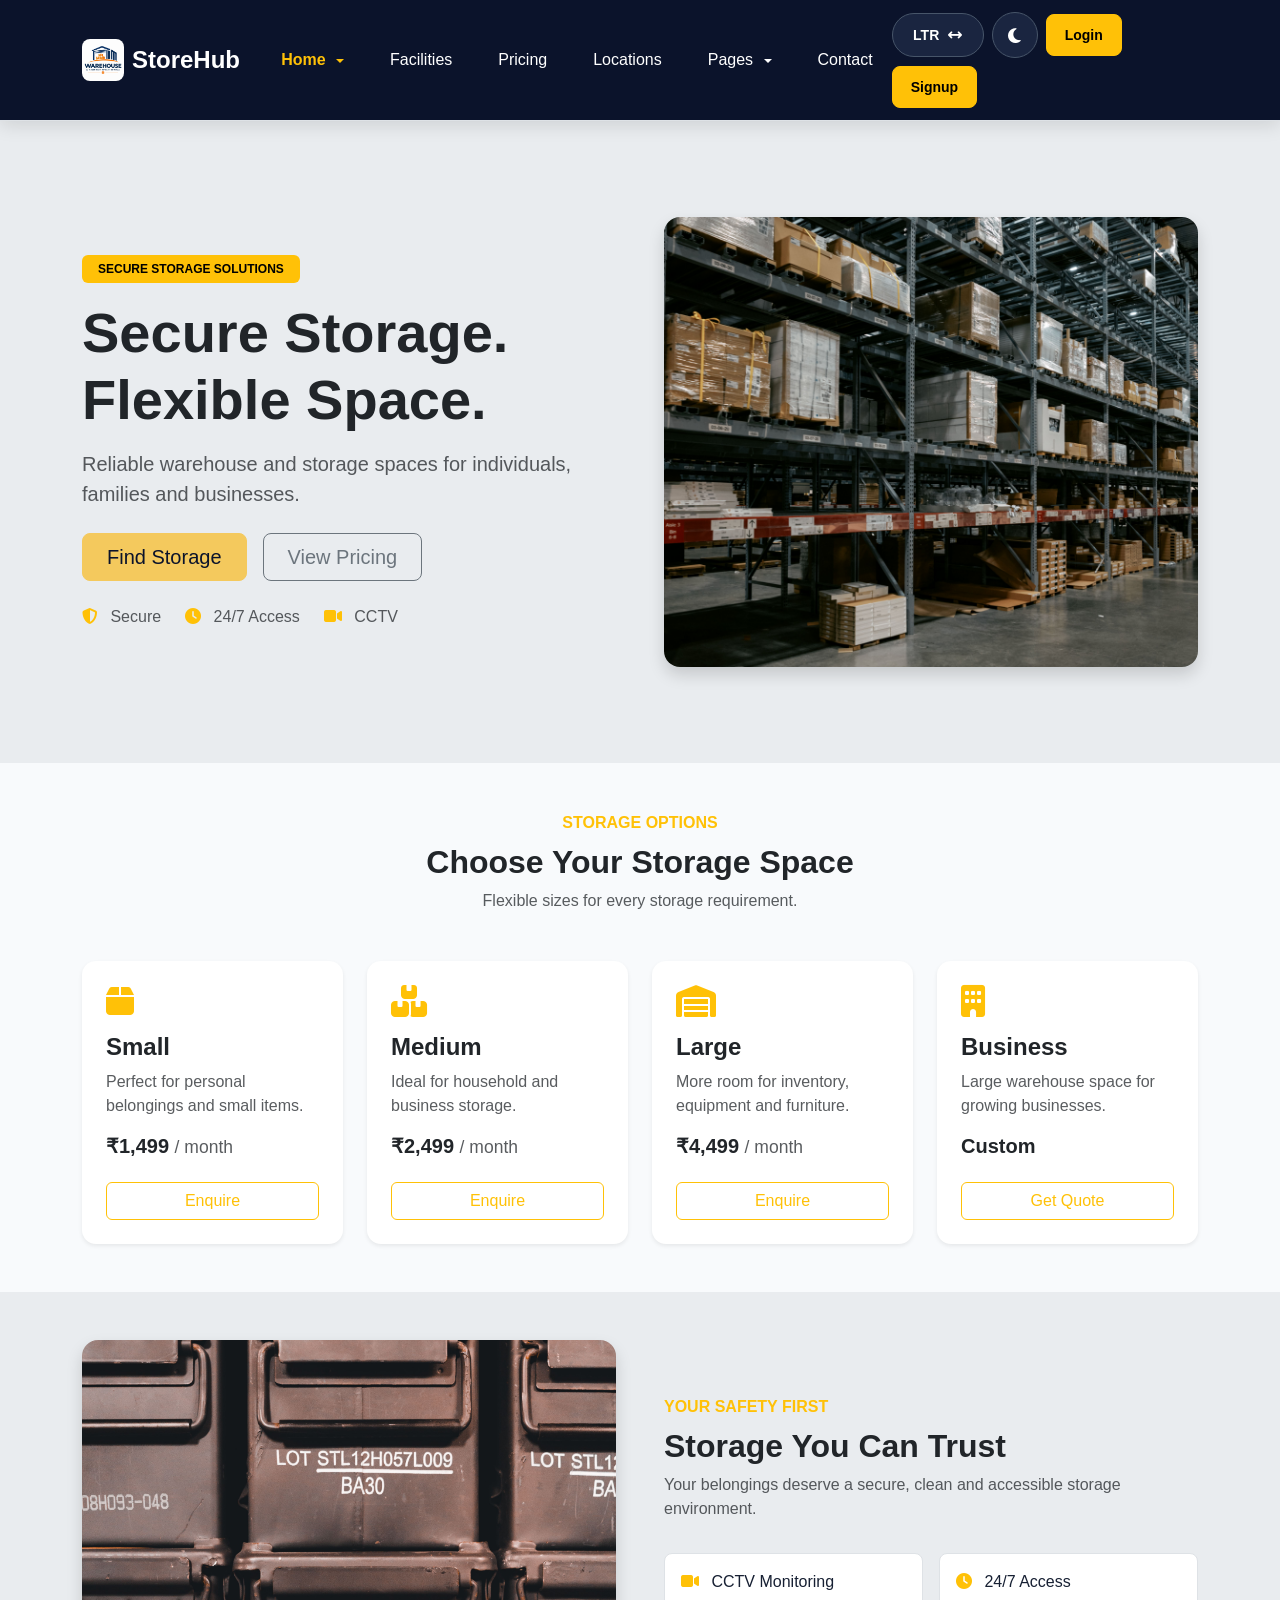
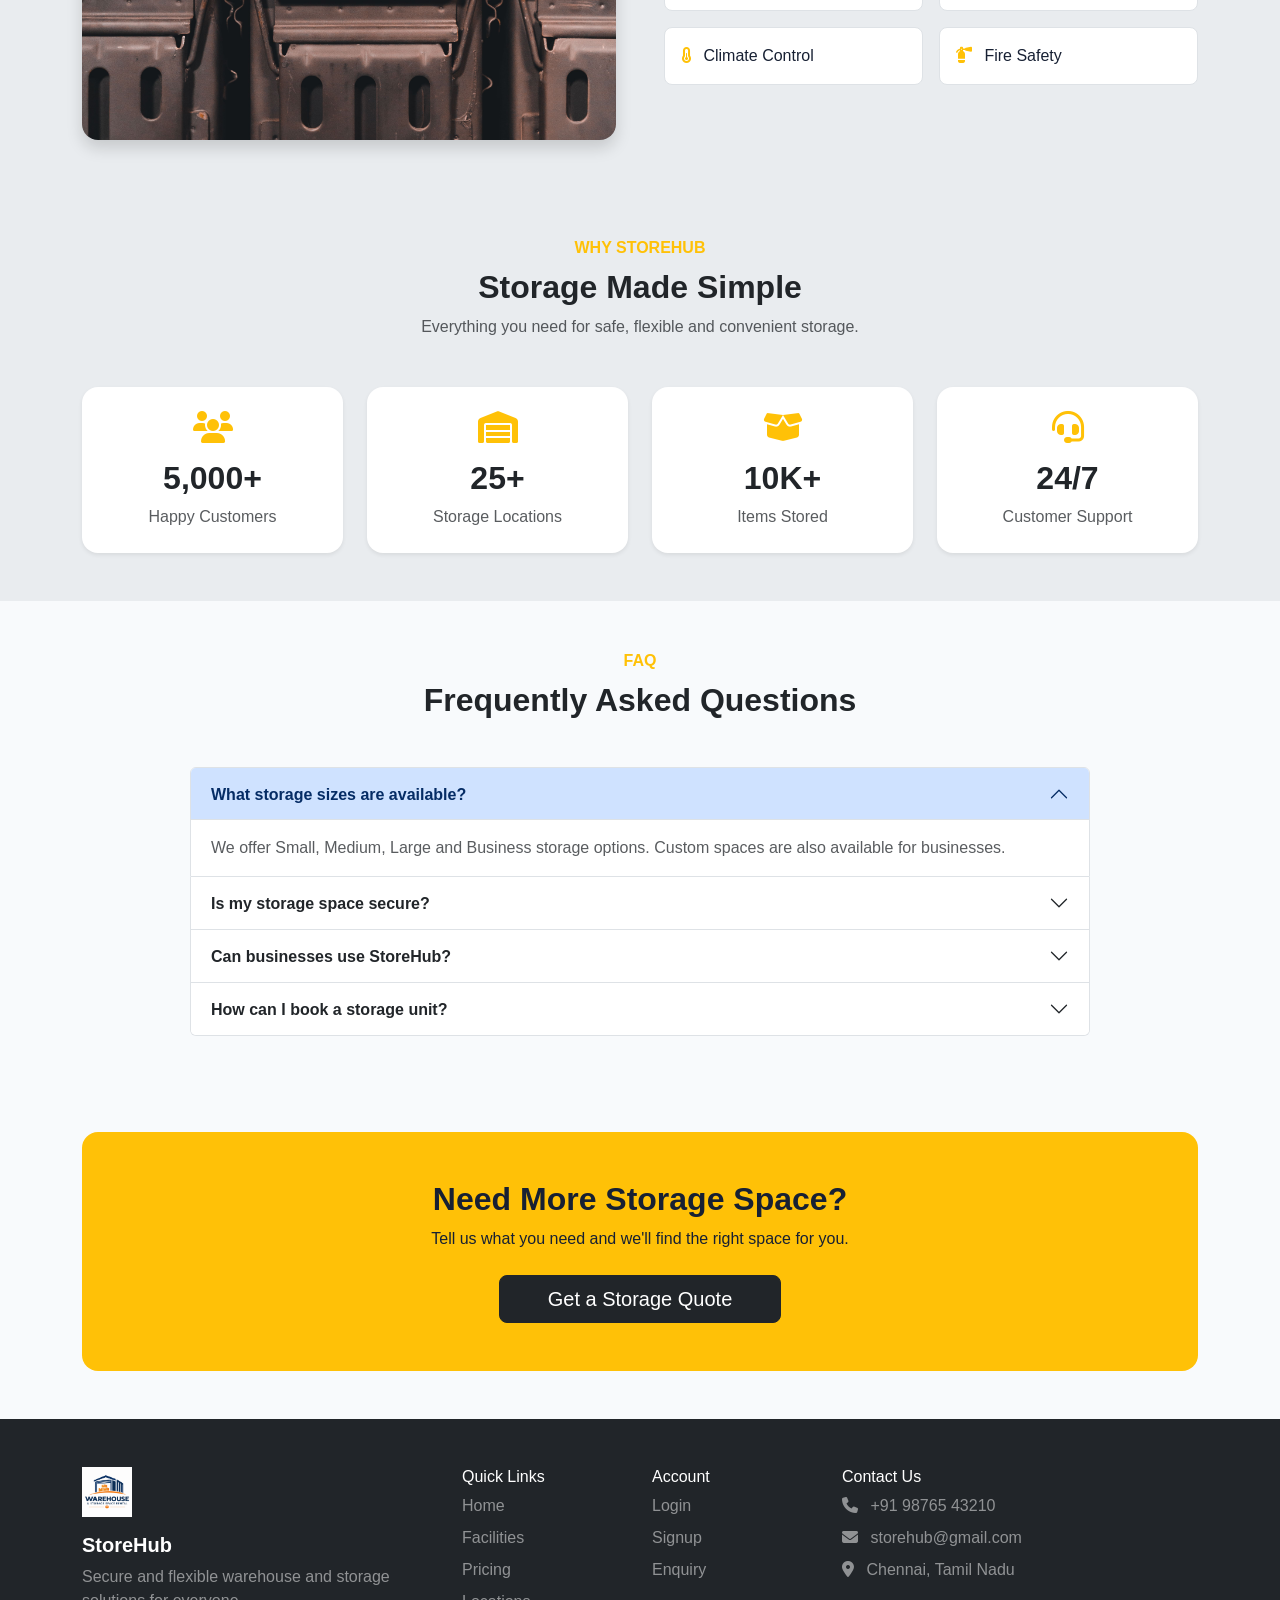
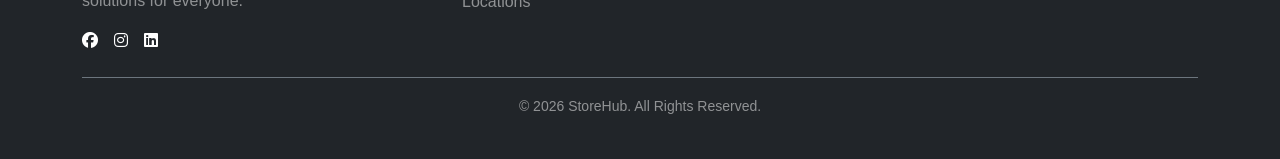
==== index.html @ e8da03c4 "Updated website" ====
<!DOCTYPE html>
<html lang="en" dir="ltr" data-bs-theme="light">

<head>

    <meta charset="UTF-8">
    <meta name="viewport" content="width=device-width, initial-scale=1.0">

    <title>StoreHub | Warehouse & Storage</title>

    <!-- Bootstrap 5 -->
    <link
        href="https://cdn.jsdelivr.net/npm/bootstrap@5.3.3/dist/css/bootstrap.min.css"
        rel="stylesheet">
<!-- Favicon -->
 <!-- Favicon -->
<link rel="icon" type="image/png" href="assets/images/logo.png">
    <link
        href="https://cdnjs.cloudflare.com/ajax/libs/font-awesome/6.6.0/css/all.min.css"
        rel="stylesheet">
<link rel="stylesheet" href="assets/css/style.css">
</head>

<body>

<!-- =====================================================
     NAVBAR
===================================================== -->

<nav class="navbar navbar-expand-lg bg-body-tertiary border-bottom sticky-top">

    <div class="container">

        <!-- LOGO -->
        <a
            href="index.html"
            class="navbar-brand d-flex align-items-center gap-2 fw-bold">

            <img
                src="assets/images/logo.png"
                style="height:45px; width:auto; object-fit:contain;">

            <span>StoreHub</span>

        </a>


        <!-- MOBILE MENU -->
   <button
    class="navbar-toggler border-0 shadow-none"
    type="button"
    data-bs-toggle="collapse"
    data-bs-target="#mainNavbar"
    aria-controls="mainNavbar"
    aria-expanded="false"
    aria-label="Toggle navigation">

    <i class="fa-solid fa-bars fs-3 text-white"></i>

</button>


        <!-- NAVIGATION -->
        <div
            class="collapse navbar-collapse"
            id="mainNavbar">

            <ul class="navbar-nav mx-auto mb-2 mb-lg-0">

                <!-- HOME -->
                <li class="nav-item dropdown">

                    <a
                        class="nav-link dropdown-toggle active"
                        href="#"
                        role="button"
                        data-bs-toggle="dropdown">

                        Home

                    </a>

                    <ul class="dropdown-menu">

                        <li>
                            <a
                                class="dropdown-item"
                                href="index.html">

                                Home 1

                            </a>
                        </li>

                        <li>
                            <a
                                class="dropdown-item"
                                href="index2.html">

                                Home 2

                            </a>
                        </li>

                    </ul>

                </li>


                <!-- FACILITIES -->
                <li class="nav-item">

                    <a
                        class="nav-link"
                        href="facilities.html">

                        Facilities

                    </a>

                </li>


                <!-- PRICING -->
                <li class="nav-item">

                    <a
                        class="nav-link"
                        href="pricing.html">

                        Pricing

                    </a>

                </li>


                <!-- LOCATIONS -->
                <li class="nav-item">

                    <a
                        class="nav-link"
                        href="locations.html">

                        Locations

                    </a>

                </li>

<!-- =====================================================
     PAGES DROPDOWN
===================================================== -->

<li class="nav-item dropdown">

    <a
        class="nav-link dropdown-toggle"
        href="#"
        role="button"
        data-bs-toggle="dropdown"
        aria-expanded="false">

        Pages

    </a>


    <ul class="dropdown-menu">

        <!-- MAINTENANCE -->

        <li>

            <a
                class="dropdown-item"
                href="maintenance.html">

                <i class="fa-solid fa-screwdriver-wrench me-2"></i>

                Maintenance

            </a>

        </li>


        <!-- 404 -->

        <li>

            <a
                class="dropdown-item"
                href="404.html">

                <i class="fa-solid fa-triangle-exclamation me-2"></i>

                404 Page

            </a>

        </li>


        <!-- COMING SOON -->

        <li>

            <a
                class="dropdown-item"
                href="coming-soon.html">

                <i class="fa-solid fa-rocket me-2"></i>

                Coming Soon

            </a>

        </li>

    </ul>

</li>
                <!-- CONTACT -->
                <li class="nav-item">

                    <a
                        class="nav-link"
                        href="contact.html">

                        Contact

                    </a>

                </li>

            </ul>


            <!-- RIGHT SIDE -->
            <div class="d-flex align-items-center gap-2 flex-wrap">


                <!-- RTL / LTR -->

                <button
                    id="rtlToggle"
                    type="button"
                    class="btn btn-outline-secondary rounded-pill btn-sm px-3">

                    <span id="directionText">LTR</span>

                    <i
                        class="fa-solid fa-arrows-left-right ms-1">
                    </i>

                </button>


                <!-- DARK MODE -->

                <button
                    id="themeToggle"
                    type="button"
                    class="btn btn-outline-secondary rounded-circle"
                    style="width:38px;height:38px;">

                    <i
                        id="themeIcon"
                        class="fa-solid fa-moon">
                    </i>

                </button>


        
<!-- LOGIN -->

<a
    href="login.html"
    class="btn btn-outline-dark btn-sm">

    Login

</a>


<!-- SIGNUP -->

<a
    href="signup.html"
    class="btn btn-dark btn-sm">

    Signup

</a>

            </div>

        </div>

    </div>

</nav>


<!-- =====================================================
     HERO
===================================================== -->

<section
    class="py-5 bg-body-secondary">

    <div class="container py-5">

        <div
            class="row align-items-center g-5">


            <!-- CONTENT -->

            <div class="col-lg-6">

                <span
                    class="badge text-bg-warning mb-3 px-3 py-2">

                    SECURE STORAGE SOLUTIONS

                </span>


                <h1
                    class="display-4 fw-bold text-body">

                    Secure Storage.
                    <br>
                    Flexible Space.

                </h1>


                <p
                    class="lead text-body-secondary mt-3">

                    Reliable warehouse and storage spaces
                    for individuals, families and businesses.

                </p>


                <div
                    class="d-flex gap-3 flex-wrap mt-4">

                    <a
                        href="contact.html"
                        class="btn btn-warning btn-lg px-4">

                        Find Storage

                    </a>


                    <a
                        href="pricing.html"
                        class="btn btn-outline-secondary btn-lg px-4">

                        View Pricing

                    </a>

                </div>


                <!-- TRUST -->

                <div
                    class="d-flex flex-wrap gap-4 mt-4">

                    <span class="text-body-secondary">

                        <i
                            class="fa-solid fa-shield-halved text-warning me-2">
                        </i>

                        Secure

                    </span>


                    <span class="text-body-secondary">

                        <i
                            class="fa-solid fa-clock text-warning me-2">
                        </i>

                        24/7 Access

                    </span>


                    <span class="text-body-secondary">

                        <i
                            class="fa-solid fa-video text-warning me-2">
                        </i>

                        CCTV

                    </span>

                </div>

            </div>


            <!-- IMAGE -->

            <div class="col-lg-6">

                <img
                    src="assets/images/hero.png.jpg"
                    alt="Warehouse Storage"
                    class="img-fluid rounded-4 shadow"
                    style="width:100%;height:450px;object-fit:cover;">

            </div>

        </div>

    </div>

</section>


<!-- =====================================================
     STORAGE OPTIONS
===================================================== -->

<section class="py-5">

    <div class="container">

        <div class="text-center mb-5">

            <span
                class="text-warning fw-semibold">

                STORAGE OPTIONS

            </span>


            <h2
                class="fw-bold mt-2 text-body">

                Choose Your Storage Space

            </h2>


            <p
                class="text-body-secondary">

                Flexible sizes for every storage requirement.

            </p>

        </div>


        <div class="row g-4">


            <!-- SMALL -->

            <div class="col-md-6 col-lg-3">

                <div
                    class="card h-100 border-0 shadow-sm">

                    <div class="card-body p-4">

                        <i
                            class="fa-solid fa-box fa-2x text-warning mb-3">
                        </i>


                        <h4 class="fw-bold">
                            Small
                        </h4>


                        <p
                            class="text-body-secondary">

                            Perfect for personal belongings
                            and small items.

                        </p>


                        <h5 class="fw-bold">

                            ₹1,499

                            <small
                                class="text-body-secondary fw-normal">

                                / month

                            </small>

                        </h5>


                        <a
                            href="contact.html"
                            class="btn btn-outline-warning w-100 mt-3">

                            Enquire

                        </a>

                    </div>

                </div>

            </div>


            <!-- MEDIUM -->

            <div class="col-md-6 col-lg-3">

                <div
                    class="card h-100 border-0 shadow-sm">

                    <div class="card-body p-4">

                        <i
                            class="fa-solid fa-boxes-stacked fa-2x text-warning mb-3">
                        </i>


                        <h4 class="fw-bold">
                            Medium
                        </h4>


                        <p
                            class="text-body-secondary">

                            Ideal for household and
                            business storage.

                        </p>


                        <h5 class="fw-bold">

                            ₹2,499

                            <small
                                class="text-body-secondary fw-normal">

                                / month

                            </small>

                        </h5>


                        <a
                            href="contact.html"
                            class="btn btn-outline-warning w-100 mt-3">

                            Enquire

                        </a>

                    </div>

                </div>

            </div>


            <!-- LARGE -->

            <div class="col-md-6 col-lg-3">

                <div
                    class="card h-100 border-0 shadow-sm">

                    <div class="card-body p-4">

                        <i
                            class="fa-solid fa-warehouse fa-2x text-warning mb-3">
                        </i>


                        <h4 class="fw-bold">
                            Large
                        </h4>


                        <p
                            class="text-body-secondary">

                            More room for inventory,
                            equipment and furniture.

                        </p>


                        <h5 class="fw-bold">

                            ₹4,499

                            <small
                                class="text-body-secondary fw-normal">

                                / month

                            </small>

                        </h5>


                        <a
                            href="contact.html"
                            class="btn btn-outline-warning w-100 mt-3">

                            Enquire

                        </a>

                    </div>

                </div>

            </div>


            <!-- BUSINESS -->

            <div class="col-md-6 col-lg-3">

                <div
                    class="card h-100 border-0 shadow-sm">

                    <div class="card-body p-4">

                        <i
                            class="fa-solid fa-building fa-2x text-warning mb-3">
                        </i>


                        <h4 class="fw-bold">
                            Business
                        </h4>


                        <p
                            class="text-body-secondary">

                            Large warehouse space for
                            growing businesses.

                        </p>


                        <h5 class="fw-bold">
                            Custom
                        </h5>


                        <a
                            href="contact.html"
                            class="btn btn-outline-warning w-100 mt-3">

                            Get Quote

                        </a>

                    </div>

                </div>

            </div>

        </div>

    </div>

</section>


<!-- =====================================================
     SECURITY
===================================================== -->

<section
    class="py-5 bg-body-secondary">

    <div class="container">

        <div
            class="row align-items-center g-5">


            <div class="col-lg-6">

                <img
                    src="assets/images/storage sec.png.jpg"
                    alt="Storage Security"
                    class="img-fluid rounded-4 shadow"
                    style="width:100%;height:400px;object-fit:cover;">

            </div>


            <div class="col-lg-6">

                <span
                    class="text-warning fw-semibold">

                    YOUR SAFETY FIRST

                </span>


                <h2
                    class="fw-bold mt-2 text-body">

                    Storage You Can Trust

                </h2>


                <p
                    class="text-body-secondary">

                    Your belongings deserve a secure,
                    clean and accessible storage environment.

                </p>


                <div class="row g-3 mt-3">


                    <div class="col-sm-6">

                        <div
                            class="p-3 border rounded-3 bg-body">

                            <i
                                class="fa-solid fa-video text-warning me-2">
                            </i>

                            CCTV Monitoring

                        </div>

                    </div>


                    <div class="col-sm-6">

                        <div
                            class="p-3 border rounded-3 bg-body">

                            <i
                                class="fa-solid fa-clock text-warning me-2">
                            </i>

                            24/7 Access

                        </div>

                    </div>


                    <div class="col-sm-6">

                        <div
                            class="p-3 border rounded-3 bg-body">

                            <i
                                class="fa-solid fa-temperature-half text-warning me-2">
                            </i>

                            Climate Control

                        </div>

                    </div>


                    <div class="col-sm-6">

                        <div
                            class="p-3 border rounded-3 bg-body">

                            <i
                                class="fa-solid fa-fire-extinguisher text-warning me-2">
                            </i>

                            Fire Safety

                        </div>

                    </div>

                </div>

            </div>

        </div>

    </div>

</section>
<!-- =====================================================
     WHY CHOOSE US / STATS
===================================================== -->

<section class="py-5 bg-body-secondary">

    <div class="container">

        <div class="text-center mb-5">

            <span class="text-warning fw-semibold">
                WHY STOREHUB
            </span>

            <h2 class="fw-bold mt-2 text-body">
                Storage Made Simple
            </h2>

            <p class="text-body-secondary">
                Everything you need for safe, flexible and convenient storage.
            </p>

        </div>

        <div class="row g-4 text-center">

            <div class="col-6 col-lg-3">

                <div class="p-4 bg-body rounded-4 shadow-sm h-100">

                    <i class="fa-solid fa-users fa-2x text-warning mb-3"></i>

                    <h2 class="fw-bold text-body">
                        5,000+
                    </h2>

                    <p class="text-body-secondary mb-0">
                        Happy Customers
                    </p>

                </div>

            </div>


            <div class="col-6 col-lg-3">

                <div class="p-4 bg-body rounded-4 shadow-sm h-100">

                    <i class="fa-solid fa-warehouse fa-2x text-warning mb-3"></i>

                    <h2 class="fw-bold text-body">
                        25+
                    </h2>

                    <p class="text-body-secondary mb-0">
                        Storage Locations
                    </p>

                </div>

            </div>


            <div class="col-6 col-lg-3">

                <div class="p-4 bg-body rounded-4 shadow-sm h-100">

                    <i class="fa-solid fa-box-open fa-2x text-warning mb-3"></i>

                    <h2 class="fw-bold text-body">
                        10K+
                    </h2>

                    <p class="text-body-secondary mb-0">
                        Items Stored
                    </p>

                </div>

            </div>


            <div class="col-6 col-lg-3">

                <div class="p-4 bg-body rounded-4 shadow-sm h-100">

                    <i class="fa-solid fa-headset fa-2x text-warning mb-3"></i>

                    <h2 class="fw-bold text-body">
                        24/7
                    </h2>

                    <p class="text-body-secondary mb-0">
                        Customer Support
                    </p>

                </div>

            </div>

        </div>

    </div>

</section>
<!-- =====================================================
     FAQ
===================================================== -->

<section class="py-5">

    <div class="container">

        <div class="text-center mb-5">

            <span class="text-warning fw-semibold">
                FAQ
            </span>

            <h2 class="fw-bold mt-2 text-body">
                Frequently Asked Questions
            </h2>

        </div>


        <div class="accordion mx-auto" id="storehubFAQ"
             style="max-width:900px;">

            <div class="accordion-item">

                <h2 class="accordion-header">

                    <button
                        class="accordion-button fw-semibold"
                        type="button"
                        data-bs-toggle="collapse"
                        data-bs-target="#faqOne">

                        What storage sizes are available?

                    </button>

                </h2>

                <div
                    id="faqOne"
                    class="accordion-collapse collapse show"
                    data-bs-parent="#storehubFAQ">

                    <div class="accordion-body text-body-secondary">

                        We offer Small, Medium, Large and Business
                        storage options. Custom spaces are also available
                        for businesses.

                    </div>

                </div>

            </div>


            <div class="accordion-item">

                <h2 class="accordion-header">

                    <button
                        class="accordion-button collapsed fw-semibold"
                        type="button"
                        data-bs-toggle="collapse"
                        data-bs-target="#faqTwo">

                        Is my storage space secure?

                    </button>

                </h2>

                <div
                    id="faqTwo"
                    class="accordion-collapse collapse"
                    data-bs-parent="#storehubFAQ">

                    <div class="accordion-body text-body-secondary">

                        Yes. Our facilities include CCTV monitoring,
                        controlled access and fire safety systems.

                    </div>

                </div>

            </div>


            <div class="accordion-item">

                <h2 class="accordion-header">

                    <button
                        class="accordion-button collapsed fw-semibold"
                        type="button"
                        data-bs-toggle="collapse"
                        data-bs-target="#faqThree">

                        Can businesses use StoreHub?

                    </button>

                </h2>

                <div
                    id="faqThree"
                    class="accordion-collapse collapse"
                    data-bs-parent="#storehubFAQ">

                    <div class="accordion-body text-body-secondary">

                        Absolutely. We provide flexible storage solutions
                        for inventory, equipment, documents and other
                        business requirements.

                    </div>

                </div>

            </div>


            <div class="accordion-item">

                <h2 class="accordion-header">

                    <button
                        class="accordion-button collapsed fw-semibold"
                        type="button"
                        data-bs-toggle="collapse"
                        data-bs-target="#faqFour">

                        How can I book a storage unit?

                    </button>

                </h2>

                <div
                    id="faqFour"
                    class="accordion-collapse collapse"
                    data-bs-parent="#storehubFAQ">

                    <div class="accordion-body text-body-secondary">

                        Simply visit our Contact page and send us your
                        storage requirements. Our team will help you
                        choose the right space.

                    </div>

                </div>

            </div>

        </div>

    </div>

</section>
<!-- =====================================================
     CTA
===================================================== -->

<section class="py-5">

    <div class="container">

        <div
            class="bg-warning rounded-4 p-5 text-center">

            <h2 class="fw-bold">

                Need More Storage Space?

            </h2>


            <p class="mb-4">

                Tell us what you need and we'll
                find the right space for you.

            </p>


            <a
                href="contact.html"
                class="btn btn-dark btn-lg px-5">

                Get a Storage Quote

            </a>

        </div>

    </div>

</section>


<!-- =====================================================
     FOOTER
===================================================== -->

<footer class="bg-dark text-white pt-5">

    <div class="container">

        <div class="row g-4 pb-4">


            <!-- BRAND -->

            <div class="col-lg-4">

                <a
                    href="index.html"
                    class="text-white text-decoration-none">

                    <img
                        src="assets/images/logo.png"
                        alt="StoreHub Logo"
                        style="height:50px;width:auto;object-fit:contain;"
                        class="mb-3">

                    <h5>
                        StoreHub
                    </h5>

                </a>


                <p class="text-white-50">

                    Secure and flexible warehouse
                    and storage solutions for everyone.

                </p>


                <div class="d-flex gap-3">

                    <a href="#"
                       class="text-white">

                        <i class="fa-brands fa-facebook"></i>

                    </a>

                    <a href="#"
                       class="text-white">

                        <i class="fa-brands fa-instagram"></i>

                    </a>

                    <a href="#"
                       class="text-white">

                        <i class="fa-brands fa-linkedin"></i>

                    </a>

                </div>

            </div>


            <!-- QUICK LINKS -->

            <div class="col-6 col-lg-2">

                <h6>
                    Quick Links
                </h6>

                <ul class="list-unstyled">

                    <li class="mb-2">
                        <a
                            href="index.html"
                            class="text-white-50 text-decoration-none">
                            Home
                        </a>
                    </li>

                    <li class="mb-2">
                        <a
                            href="facilities.html"
                            class="text-white-50 text-decoration-none">
                            Facilities
                        </a>
                    </li>

                    <li class="mb-2">
                        <a
                            href="pricing.html"
                            class="text-white-50 text-decoration-none">
                            Pricing
                        </a>
                    </li>

                    <li>
                        <a
                            href="locations.html"
                            class="text-white-50 text-decoration-none">
                            Locations
                        </a>
                    </li>

                </ul>

            </div>


            <!-- ACCOUNT -->

            <div class="col-6 col-lg-2">

                <h6>
                    Account
                </h6>

                <ul class="list-unstyled">

                    <li class="mb-2">
                        <a
                            href="login.html"
                            class="text-white-50 text-decoration-none">
                            Login
                        </a>
                    </li>

                    <li class="mb-2">
                        <a
                            href="signup.html"
                            class="text-white-50 text-decoration-none">
                            Signup
                        </a>
                    </li>

                    <li>
                        <a
                            href="contact.html"
                            class="text-white-50 text-decoration-none">
                            Enquiry
                        </a>
                    </li>

                </ul>

            </div>


            <!-- CONTACT -->

            <div class="col-lg-4">

                <h6>
                    Contact Us
                </h6>


                <p class="text-white-50 mb-2">

                    <i class="fa-solid fa-phone me-2"></i>

                    +91 98765 43210

                </p>


                <p class="text-white-50 mb-2">

                    <i class="fa-solid fa-envelope me-2"></i>

                    storehub@gmail.com

                </p>


                <p class="text-white-50">

                    <i class="fa-solid fa-location-dot me-2"></i>

                    Chennai, Tamil Nadu

                </p>

            </div>

        </div>


        <!-- COPYRIGHT -->

        <div
            class="border-top border-secondary py-3 text-center">

            <small class="text-white-50">

                © 2026 StoreHub.
                All Rights Reserved.

            </small>

        </div>

    </div>

</footer>


<!-- Bootstrap JS -->

<script
    src="https://cdn.jsdelivr.net/npm/bootstrap@5.3.3/dist/js/bootstrap.bundle.min.js">
</script>


<!-- Theme + RTL -->

<script>

document.addEventListener("DOMContentLoaded", function () {

    const themeButton =
        document.getElementById("themeToggle");

    const themeIcon =
        document.getElementById("themeIcon");

    const rtlButton =
        document.getElementById("rtlToggle");

    const directionText =
        document.getElementById("directionText");


    /* =========================
       LOAD THEME
    ========================= */

    const savedTheme =
        localStorage.getItem("theme") || "light";

    document.documentElement.setAttribute(
        "data-bs-theme",
        savedTheme
    );


    function updateThemeIcon() {

        if (savedTheme === "dark") {

            themeIcon.classList.remove("fa-moon");
            themeIcon.classList.add("fa-sun");

        }

    }


    updateThemeIcon();


    /* =========================
       DARK MODE
    ========================= */

    themeButton.addEventListener("click", function () {

        const current =
            document.documentElement.getAttribute(
                "data-bs-theme"
            );

        const newTheme =
            current === "dark"
                ? "light"
                : "dark";


        document.documentElement.setAttribute(
            "data-bs-theme",
            newTheme
        );


        localStorage.setItem(
            "theme",
            newTheme
        );


        if (newTheme === "dark") {

            themeIcon.classList.remove("fa-moon");
            themeIcon.classList.add("fa-sun");

        } else {

            themeIcon.classList.remove("fa-sun");
            themeIcon.classList.add("fa-moon");

        }

    });


    /* =========================
       LOAD DIRECTION
    ========================= */

    const savedDirection =
        localStorage.getItem("direction") || "ltr";

    document.documentElement.setAttribute(
        "dir",
        savedDirection
    );

    directionText.textContent =
        savedDirection.toUpperCase();


    /* =========================
       RTL / LTR
    ========================= */

    rtlButton.addEventListener("click", function () {

        const current =
            document.documentElement.getAttribute("dir");

        const newDirection =
            current === "rtl"
                ? "ltr"
                : "rtl";


        document.documentElement.setAttribute(
            "dir",
            newDirection
        );


        localStorage.setItem(
            "direction",
            newDirection
        );


        directionText.textContent =
            newDirection.toUpperCase();

    });

});

</script>

</body>
</html>
---- assets/css/style.css ----
/* =========================================================
   WAREHOUSE & STORAGE
   COMMON THEME CSS
   Emerald + Midnight Navy + Coral
========================================================= */


/* =========================================================
   1. COLOR VARIABLES
========================================================= */

:root {
    --primary: #10B981;
    --primary-dark: #047857;
    --secondary: #0B132B;
    --secondary-light: #111C36;

    --accent: #FF6B6B;
    --gold: #F4C95D;

    --light-bg: #F8FAFC;
    --white: #FFFFFF;

    --text: #172033;
    --muted: #64748B;

    --border: #E2E8F0;

    --success: #10B981;
    --danger: #EF4444;

    --shadow: 0 10px 30px rgba(11, 19, 43, 0.08);
    --shadow-hover: 0 15px 40px rgba(11, 19, 43, 0.14);

    --radius: 14px;

    --transition: all 0.3s ease;
}


/* =========================================================
   2. GLOBAL
========================================================= */

html {
    scroll-behavior: smooth;
}

body {
    margin: 0;
    padding: 0;

    font-family: "Inter", "Poppins", sans-serif;

    background: var(--light-bg);
    color: var(--text);

    transition: var(--transition);
}

a {
    text-decoration: none;
    transition: var(--transition);
}

img {
    max-width: 100%;
    height: auto;
}

button {
    transition: var(--transition);
}


/* =========================================================
   3. NAVBAR
========================================================= */

.navbar {
    background: var(--secondary) !important;

    padding: 15px 0;

    box-shadow: 0 4px 20px rgba(11, 19, 43, 0.15);

    transition: var(--transition);
}

.navbar-brand {
    color: var(--white) !important;
    font-weight: 800;
    font-size: 22px;
}

.navbar-brand i,
.navbar-brand .logo-icon {
    color: var(--primary);
}

.navbar .nav-link {
    color: rgba(255, 255, 255, 0.85) !important;

    font-weight: 500;

    margin: 0 5px;

    transition: var(--transition);
}

.navbar .nav-link:hover {
    color: var(--primary) !important;
}

.navbar .nav-link.active {
    color: var(--primary) !important;
    font-weight: 700;
}


/* =========================================================
   4. NAVBAR DROPDOWN
========================================================= */

.navbar .dropdown-menu {
    border: none;

    border-radius: 12px;

    padding: 10px;

    box-shadow: var(--shadow);

    background: var(--white);
}

.navbar .dropdown-item {
    color: var(--text);

    padding: 10px 15px;

    border-radius: 8px;

    transition: var(--transition);
}

.navbar .dropdown-item:hover {
    background: rgba(16, 185, 129, 0.1);

    color: var(--primary);
}


/* =========================================================
   5. BUTTONS
========================================================= */

.btn-primary {
    background: var(--primary) !important;

    border-color: var(--primary) !important;

    color: var(--white) !important;

    font-weight: 600;

    border-radius: 10px;

    padding: 10px 22px;

    transition: var(--transition);
}

.btn-primary:hover {
    background: var(--primary-dark) !important;

    border-color: var(--primary-dark) !important;

    transform: translateY(-2px);

    box-shadow: 0 8px 20px rgba(16, 185, 129, 0.25);
}


.btn-outline-primary {
    color: var(--primary) !important;

    border-color: var(--primary) !important;

    border-radius: 10px;

    font-weight: 600;
}

.btn-outline-primary:hover {
    background: var(--primary) !important;

    color: var(--white) !important;
}


.btn-accent {
    background: var(--accent) !important;

    border-color: var(--accent) !important;

    color: var(--white) !important;

    font-weight: 600;

    border-radius: 10px;
}

.btn-accent:hover {
    background: #e95555 !important;

    border-color: #e95555 !important;

    transform: translateY(-2px);
}


.btn-warning {
    background: var(--gold) !important;

    border-color: var(--gold) !important;

    color: var(--secondary) !important;
}


/* =========================================================
   6. HERO SECTION
========================================================= */

.hero-section {
    background: var(--light-bg);

    padding: 100px 0;

    position: relative;

    overflow: hidden;
}

.hero-section h1 {
    color: var(--text);

    font-weight: 800;

    line-height: 1.15;
}

.hero-section p {
    color: var(--muted);

    font-size: 17px;
}

.hero-section .highlight {
    color: var(--primary);
}


/* =========================================================
   7. PAGE BANNER
========================================================= */

.page-banner {
    background: var(--secondary);

    padding: 80px 0;

    position: relative;

    overflow: hidden;
}

.page-banner h1 {
    color: var(--white);

    font-weight: 800;
}

.page-banner p {
    color: rgba(255, 255, 255, 0.75);
}


/* =========================================================
   8. SECTION
========================================================= */

section {
    padding: 80px 0;
}

.section-title {
    color: var(--text);

    font-weight: 800;
}

.section-subtitle {
    color: var(--muted);

    max-width: 700px;

    margin: 0 auto;
}


/* =========================================================
   9. CARDS
========================================================= */

.card {
    background: var(--white);

    border: 1px solid var(--border);

    border-radius: var(--radius);

    box-shadow: var(--shadow);

    transition: var(--transition);
}

.card:hover {
    transform: translateY(-6px);

    box-shadow: var(--shadow-hover);
}

.card-title {
    color: var(--text);

    font-weight: 700;
}

.card-text {
    color: var(--muted);
}


/* =========================================================
   10. SERVICE CARDS
========================================================= */

.service-card {
    padding: 30px;

    background: var(--white);

    border-radius: var(--radius);

    border: 1px solid var(--border);

    box-shadow: var(--shadow);

    transition: var(--transition);
}

.service-card:hover {
    transform: translateY(-8px);

    border-color: var(--primary);

    box-shadow: var(--shadow-hover);
}

.service-icon {
    width: 65px;
    height: 65px;

    display: flex;

    align-items: center;
    justify-content: center;

    background: rgba(16, 185, 129, 0.12);

    color: var(--primary);

    border-radius: 14px;

    font-size: 28px;

    margin-bottom: 20px;
}


/* =========================================================
   11. STORAGE CARDS
========================================================= */

.storage-card {
    overflow: hidden;

    background: var(--white);

    border-radius: var(--radius);

    border: 1px solid var(--border);

    box-shadow: var(--shadow);

    transition: var(--transition);
}

.storage-card:hover {
    transform: translateY(-7px);

    box-shadow: var(--shadow-hover);
}

.storage-card img {
    width: 100%;

    height: 220px;

    object-fit: cover;
}

.storage-card .card-body {
    padding: 25px;
}


/* =========================================================
   12. ICON BOX
========================================================= */

.icon-box {
    width: 65px;
    height: 65px;

    display: flex;

    align-items: center;
    justify-content: center;

    background: rgba(16, 185, 129, 0.12);

    color: var(--primary);

    border-radius: 14px;

    font-size: 26px;
}


/* =========================================================
   13. PRICING
========================================================= */

.pricing-card {
    background: var(--white);

    border: 1px solid var(--border);

    border-radius: var(--radius);

    padding: 35px;

    box-shadow: var(--shadow);

    transition: var(--transition);
}

.pricing-card:hover {
    transform: translateY(-8px);

    box-shadow: var(--shadow-hover);
}

.pricing-card.popular {
    border: 2px solid var(--primary);

    position: relative;
}

.pricing-card .price {
    color: var(--primary);

    font-size: 40px;

    font-weight: 800;
}

.pricing-card ul {
    padding-left: 0;

    list-style: none;
}

.pricing-card li {
    color: var(--muted);

    margin-bottom: 12px;
}

.pricing-card li i {
    color: var(--primary);

    margin-right: 8px;
}


/* =========================================================
   14. FORMS
========================================================= */

.form-control,
.form-select {
    border: 1px solid var(--border);

    border-radius: 10px;

    padding: 12px 15px;

    color: var(--text);

    background: var(--white);

    transition: var(--transition);
}

.form-control:focus,
.form-select:focus {
    border-color: var(--primary);

    box-shadow: 0 0 0 3px rgba(16, 185, 129, 0.12);

    background: var(--white);

    color: var(--text);
}

.form-label {
    color: var(--text);

    font-weight: 600;
}


/* =========================================================
   15. TESTIMONIAL
========================================================= */

.testimonial-card {
    background: var(--white);

    border: 1px solid var(--border);

    border-radius: var(--radius);

    padding: 30px;

    box-shadow: var(--shadow);
}

.testimonial-card p {
    color: var(--muted);

    line-height: 1.8;
}

.testimonial-card .stars {
    color: var(--gold);
}


/* =========================================================
   16. BLOG
========================================================= */

.blog-card {
    background: var(--white);

    border: 1px solid var(--border);

    border-radius: var(--radius);

    overflow: hidden;

    box-shadow: var(--shadow);

    transition: var(--transition);
}

.blog-card:hover {
    transform: translateY(-7px);

    box-shadow: var(--shadow-hover);
}

.blog-card img {
    width: 100%;

    height: 230px;

    object-fit: cover;
}

.blog-card .blog-content {
    padding: 25px;
}

.blog-card h4 {
    color: var(--text);

    font-weight: 700;
}

.blog-card p {
    color: var(--muted);
}


/* =========================================================
   17. BADGES
========================================================= */

.badge-primary {
    background: rgba(16, 185, 129, 0.12);

    color: var(--primary);

    padding: 7px 12px;

    border-radius: 20px;
}


/* =========================================================
   18. ALERT / SUCCESS
========================================================= */

.alert-success {
    background: rgba(16, 185, 129, 0.1);

    border-color: rgba(16, 185, 129, 0.2);

    color: var(--primary-dark);
}


/* =========================================================
   19. FOOTER
========================================================= */

footer {
    background: var(--secondary);

    color: rgba(255, 255, 255, 0.75);

    padding: 60px 0 25px;
}

footer h5,
footer h4 {
    color: var(--white);

    font-weight: 700;
}

footer a {
    color: rgba(255, 255, 255, 0.7);

    transition: var(--transition);
}

footer a:hover {
    color: var(--primary);
}

footer .footer-logo {
    color: var(--white);

    font-size: 24px;

    font-weight: 800;
}

footer .footer-logo i {
    color: var(--primary);
}

footer hr {
    border-color: rgba(255, 255, 255, 0.1);
}


/* =========================================================
   20. SOCIAL ICONS
========================================================= */

.social-icon {
    width: 42px;
    height: 42px;

    display: inline-flex;

    align-items: center;
    justify-content: center;

    background: rgba(255, 255, 255, 0.08);

    color: var(--white);

    border-radius: 50%;

    margin-right: 6px;

    transition: var(--transition);
}

.social-icon:hover {
    background: var(--primary);

    color: var(--white);

    transform: translateY(-3px);
}


/* =========================================================
   21. THEME TOGGLE BUTTON
========================================================= */

#themeToggle,
.theme-toggle {
    border: 1px solid rgba(255, 255, 255, 0.2);

    background: rgba(255, 255, 255, 0.08);

    color: var(--white);

    border-radius: 10px;

    padding: 8px 12px;

    cursor: pointer;
}

#themeToggle:hover,
.theme-toggle:hover {
    background: var(--primary);

    border-color: var(--primary);
}


/* =========================================================
   22. RTL BUTTON
========================================================= */

#rtlToggle,
.rtl-toggle {
    border: 1px solid rgba(255, 255, 255, 0.2);

    background: rgba(255, 255, 255, 0.08);

    color: var(--white);

    border-radius: 10px;

    padding: 8px 12px;

    cursor: pointer;
}

#rtlToggle:hover,
.rtl-toggle:hover {
    background: var(--primary);

    border-color: var(--primary);
}


/* =========================================================
   23. DARK MODE
========================================================= */

body.dark-mode {
    background: #0B132B !important;

    color: #F8FAFC !important;
}


/* Navbar */

body.dark-mode .navbar {
    background: #070D1D !important;
}


/* Sections */

body.dark-mode section,
body.dark-mode .hero-section {
    background: #0B132B !important;
}


/* Headings */

body.dark-mode h1,
body.dark-mode h2,
body.dark-mode h3,
body.dark-mode h4,
body.dark-mode h5,
body.dark-mode h6,
body.dark-mode .section-title,
body.dark-mode .card-title {
    color: #F8FAFC !important;
}


/* Paragraph */

body.dark-mode p {
    color: #A7B0C0;
}


/* Cards */

body.dark-mode .card,
body.dark-mode .service-card,
body.dark-mode .storage-card,
body.dark-mode .pricing-card,
body.dark-mode .testimonial-card,
body.dark-mode .blog-card {
    background: #111C36 !important;

    border-color: rgba(255, 255, 255, 0.08) !important;

    color: #F8FAFC !important;
}


/* Card text */

body.dark-mode .card-text,
body.dark-mode .blog-card p,
body.dark-mode .testimonial-card p {
    color: #A7B0C0 !important;
}


/* Forms */

body.dark-mode .form-control,
body.dark-mode .form-select {
    background: #111C36 !important;

    border-color: #263653 !important;

    color: #F8FAFC !important;
}

body.dark-mode .form-control::placeholder {
    color: #8490A6;
}

body.dark-mode .form-label {
    color: #F8FAFC !important;
}


/* Dropdown */

body.dark-mode .dropdown-menu {
    background: #111C36 !important;
}

body.dark-mode .dropdown-item {
    color: #F8FAFC !important;
}

body.dark-mode .dropdown-item:hover {
    background: rgba(16, 185, 129, 0.12);

    color: var(--primary) !important;
}


/* Page Banner */

body.dark-mode .page-banner {
    background: #070D1D !important;
}


/* =========================================================
   24. RTL SUPPORT
========================================================= */

html[dir="rtl"] body {
    text-align: right;
}

html[dir="rtl"] .navbar-nav {
    margin-right: 0 !important;
}

html[dir="rtl"] .dropdown-menu {
    text-align: right;
}

html[dir="rtl"] .social-icon {
    margin-right: 0;

    margin-left: 6px;
}

html[dir="rtl"] .pricing-card li i {
    margin-right: 0;

    margin-left: 8px;
}


/* =========================================================
   25. SCROLL TO TOP
========================================================= */

#scrollTop {
    position: fixed;

    right: 20px;

    bottom: 20px;

    width: 45px;
    height: 45px;

    border: none;

    border-radius: 50%;

    background: var(--primary);

    color: var(--white);

    display: flex;

    align-items: center;
    justify-content: center;

    cursor: pointer;

    z-index: 999;

    transition: var(--transition);
}

#scrollTop:hover {
    background: var(--primary-dark);

    transform: translateY(-3px);
}

html[dir="rtl"] #scrollTop {
    right: auto;

    left: 20px;
}


/* =========================================================
   26. LOADING / SPINNER
========================================================= */

.spinner-border {
    color: var(--primary) !important;
}


/* =========================================================
   27. SELECTION
========================================================= */

::selection {
    background: var(--primary);

    color: var(--white);
}


/* =========================================================
   28. RESPONSIVE
========================================================= */

@media (max-width: 991px) {

    .hero-section {
        padding: 70px 0;
    }

    section {
        padding: 60px 0;
    }

    .navbar .nav-link {
        padding: 10px 0;
    }

}


@media (max-width: 767px) {

    .hero-section {
        padding: 55px 0;
    }

    section {
        padding: 50px 0;
    }

    .page-banner {
        padding: 60px 0;
    }

    .hero-section h1 {
        font-size: 36px;
    }

    .pricing-card {
        padding: 25px;
    }

}


/* =========================================================
   29. SMOOTH ANIMATION
========================================================= */

.fade-up {
    animation: fadeUp 0.8s ease forwards;
}

@keyframes fadeUp {

    from {
        opacity: 0;

        transform: translateY(25px);
    }

    to {
        opacity: 1;

        transform: translateY(0);
    }

}


/* =========================================================
   30. GLOBAL PRIMARY TEXT
========================================================= */

.text-primary {
    color: var(--primary) !important;
}

.bg-primary {
    background-color: var(--primary) !important;
}

.border-primary {
    border-color: var(--primary) !important;
}


/* =========================================================
   31. HOVER EFFECT
========================================================= */

.hover-primary {
    transition: var(--transition);
}

.hover-primary:hover {
    color: var(--primary) !important;
}


/* =========================================================
   32. CONTAINER SPACING
========================================================= */

.container {
    position: relative;
}
/* =========================================================
   DARK MODE - FIX ALL TEXT VISIBILITY
========================================================= */

body.dark-mode {
    background: #0B132B !important;
    color: #F8FAFC !important;
}

/* Headings */
body.dark-mode h1,
body.dark-mode h2,
body.dark-mode h3,
body.dark-mode h4,
body.dark-mode h5,
body.dark-mode h6 {
    color: #F8FAFC !important;
}

/* Normal text */
body.dark-mode p,
body.dark-mode span,
body.dark-mode li,
body.dark-mode label {
    color: #CBD5E1 !important;
}

/* Strong / bold text */
body.dark-mode strong,
body.dark-mode b,
body.dark-mode .fw-bold,
body.dark-mode .fw-semibold {
    color: #F8FAFC !important;
}

/* Links */
body.dark-mode a {
    color: #CBD5E1;
}

body.dark-mode a:hover {
    color: #10B981 !important;
}

/* Bootstrap text classes */
body.dark-mode .text-dark,
body.dark-mode .text-black,
body.dark-mode .text-body {
    color: #F8FAFC !important;
}

body.dark-mode .text-muted {
    color: #94A3B8 !important;
}

body.dark-mode .text-secondary {
    color: #CBD5E1 !important;
}

/* Primary text */
body.dark-mode .text-primary {
    color: #10B981 !important;
}

/* White text */
body.dark-mode .text-white {
    color: #FFFFFF !important;
}


/* =========================================================
   DARK MODE - CARDS
========================================================= */

body.dark-mode .card,
body.dark-mode .service-card,
body.dark-mode .storage-card,
body.dark-mode .pricing-card,
body.dark-mode .testimonial-card,
body.dark-mode .blog-card,
body.dark-mode .login-card,
body.dark-mode .signup-card {
    background: #111C36 !important;
    color: #F8FAFC !important;
    border-color: #263653 !important;
}

body.dark-mode .card h1,
body.dark-mode .card h2,
body.dark-mode .card h3,
body.dark-mode .card h4,
body.dark-mode .card h5,
body.dark-mode .card h6 {
    color: #F8FAFC !important;
}

body.dark-mode .card p,
body.dark-mode .card span,
body.dark-mode .card li {
    color: #CBD5E1 !important;
}


/* =========================================================
   DARK MODE - FORMS
========================================================= */

body.dark-mode .form-label {
    color: #F8FAFC !important;
}

body.dark-mode .form-control,
body.dark-mode .form-select,
body.dark-mode textarea {
    background-color: #111C36 !important;
    color: #F8FAFC !important;
    border-color: #334155 !important;
}

body.dark-mode .form-control::placeholder,
body.dark-mode textarea::placeholder {
    color: #94A3B8 !important;
}

body.dark-mode .form-control:focus,
body.dark-mode .form-select:focus,
body.dark-mode textarea:focus {
    background-color: #111C36 !important;
    color: #FFFFFF !important;
    border-color: #10B981 !important;
}


/* =========================================================
   DARK MODE - TABLE
========================================================= */

body.dark-mode table {
    color: #F8FAFC !important;
}

body.dark-mode th {
    color: #FFFFFF !important;
    background: #111C36 !important;
}

body.dark-mode td {
    color: #CBD5E1 !important;
    background: #0B132B !important;
    border-color: #263653 !important;
}


/* =========================================================
   DARK MODE - LIST GROUP
========================================================= */

body.dark-mode .list-group-item {
    background: #111C36 !important;
    color: #CBD5E1 !important;
    border-color: #263653 !important;
}


/* =========================================================
   DARK MODE - DROPDOWN
========================================================= */

body.dark-mode .dropdown-menu {
    background: #111C36 !important;
    border-color: #263653 !important;
}

body.dark-mode .dropdown-item {
    color: #F8FAFC !important;
}

body.dark-mode .dropdown-item:hover {
    background: rgba(16, 185, 129, 0.12) !important;
    color: #10B981 !important;
}


/* =========================================================
   DARK MODE - NAVBAR
========================================================= */

body.dark-mode .navbar {
    background: #070D1D !important;
}

body.dark-mode .navbar-brand {
    color: #FFFFFF !important;
}

body.dark-mode .navbar-brand span {
    color: #FFFFFF !important;
}

body.dark-mode .navbar .nav-link {
    color: #CBD5E1 !important;
}

body.dark-mode .navbar .nav-link:hover,
body.dark-mode .navbar .nav-link.active {
    color: #10B981 !important;
}


/* =========================================================
   DARK MODE - HERO
========================================================= */

body.dark-mode .hero-section {
    background: #0B132B !important;
}

body.dark-mode .hero-section h1,
body.dark-mode .hero-section h2,
body.dark-mode .hero-section h3 {
    color: #FFFFFF !important;
}

body.dark-mode .hero-section p {
    color: #CBD5E1 !important;
}


/* =========================================================
   DARK MODE - PAGE BANNER
========================================================= */

body.dark-mode .page-banner {
    background: #070D1D !important;
}

body.dark-mode .page-banner h1,
body.dark-mode .page-banner h2 {
    color: #FFFFFF !important;
}

body.dark-mode .page-banner p {
    color: #CBD5E1 !important;
}


/* =========================================================
   DARK MODE - ICONS
========================================================= */

body.dark-mode .service-icon,
body.dark-mode .icon-box {
    background: rgba(16, 185, 129, 0.15) !important;
    color: #10B981 !important;
}


/* =========================================================
   DARK MODE - PRICING
========================================================= */

body.dark-mode .pricing-card .price {
    color: #10B981 !important;
}

body.dark-mode .pricing-card li {
    color: #CBD5E1 !important;
}

body.dark-mode .pricing-card li i {
    color: #10B981 !important;
}


/* =========================================================
   DARK MODE - BLOG
========================================================= */

body.dark-mode .blog-card h4,
body.dark-mode .blog-card h5 {
    color: #FFFFFF !important;
}

body.dark-mode .blog-card p {
    color: #CBD5E1 !important;
}


/* =========================================================
   DARK MODE - FOOTER
========================================================= */

body.dark-mode footer {
    background: #070D1D !important;
}

body.dark-mode footer h4,
body.dark-mode footer h5,
body.dark-mode footer h6 {
    color: #FFFFFF !important;
}

body.dark-mode footer p,
body.dark-mode footer li {
    color: #94A3B8 !important;
}

body.dark-mode footer a {
    color: #CBD5E1 !important;
}

body.dark-mode footer a:hover {
    color: #10B981 !important;
}


/* =========================================================
   DARK MODE - BUTTONS
========================================================= */

body.dark-mode .btn-primary {
    background: #10B981 !important;
    border-color: #10B981 !important;
    color: #FFFFFF !important;
}

body.dark-mode .btn-outline-primary {
    color: #10B981 !important;
    border-color: #10B981 !important;
}

body.dark-mode .btn-outline-primary:hover {
    background: #10B981 !important;
    color: #FFFFFF !important;
}

body.dark-mode .btn-outline-light {
    color: #FFFFFF !important;
}


/* =========================================================
   DARK MODE - LOGIN / SIGNUP
========================================================= */

body.dark-mode .login-section,
body.dark-mode .signup-section {
    background: #0B132B !important;
}

body.dark-mode .login-card,
body.dark-mode .signup-card {
    background: #111C36 !important;
}

body.dark-mode .login-card h1,
body.dark-mode .login-card h2,
body.dark-mode .login-card h3,
body.dark-mode .signup-card h1,
body.dark-mode .signup-card h2,
body.dark-mode .signup-card h3 {
    color: #FFFFFF !important;
}

body.dark-mode .login-card p,
body.dark-mode .signup-card p {
    color: #CBD5E1 !important;
}


/* =========================================================
   DARK MODE - CHECKBOX
========================================================= */

body.dark-mode .form-check-label {
    color: #CBD5E1 !important;
}

body.dark-mode .form-check-input {
    background-color: #111C36;
    border-color: #475569;
}

body.dark-mode .form-check-input:checked {
    background-color: #10B981;
    border-color: #10B981;
}


/* =========================================================
   DARK MODE - HR
========================================================= */

body.dark-mode hr {
    border-color: #334155 !important;
    opacity: 1;
}


/* =========================================================
   DARK MODE - SMALL TEXT
========================================================= */

body.dark-mode small {
    color: #94A3B8 !important;
}


/* =========================================================
   DARK MODE - PLACEHOLDER
========================================================= */

body.dark-mode input::placeholder,
body.dark-mode textarea::placeholder {
    color: #94A3B8 !important;
}
/* =========================================================
   STOREHUB / WAREHOUSE NAVBAR - FINAL FIX
========================================================= */

/* Navbar */
.navbar {
    min-height: 78px !important;
    background: #0B132B !important;
    padding: 12px 0 !important;
    box-shadow: 0 4px 18px rgba(0, 0, 0, 0.12);
}

/* Main navbar container */
.navbar .container {
    display: flex;
    align-items: center;
    justify-content: space-between;
    gap: 25px;
}

/* =========================================================
   LOGO
========================================================= */

.navbar-brand {
    display: flex !important;
    align-items: center !important;
    gap: 10px;

    color: #FFFFFF !important;

    font-size: 24px !important;
    font-weight: 800 !important;

    margin: 0 !important;
    padding: 0 !important;

    white-space: nowrap;
}

.navbar-brand img {
    width: 42px !important;
    height: 42px !important;

    object-fit: contain;

    border-radius: 8px;
}

.navbar-brand i {
    color: #10B981 !important;
}


/* =========================================================
   NAVIGATION LINKS
========================================================= */

.navbar-nav {
    display: flex;
    align-items: center;

    gap: 8px;

    margin: 0 auto !important;
}

.navbar-nav .nav-item {
    display: flex;
    align-items: center;
}

.navbar-nav .nav-link {
    color: #E2E8F0 !important;

    font-size: 16px !important;
    font-weight: 500 !important;

    padding: 10px 14px !important;

    border-radius: 8px;

    white-space: nowrap;

    transition: all 0.3s ease;
}

.navbar-nav .nav-link:hover {
    color: #10B981 !important;
    background: rgba(16, 185, 129, 0.08);
}

.navbar-nav .nav-link.active {
    color: #10B981 !important;
    font-weight: 700 !important;
}


/* Dropdown arrow */
.navbar .dropdown-toggle::after {
    margin-left: 6px;
    vertical-align: middle;
}


/* =========================================================
   RIGHT SIDE BUTTON AREA
========================================================= */

.navbar .navbar-actions {
    display: flex;

    align-items: center;

    justify-content: flex-end;

    gap: 10px;

    margin-left: auto;
}


/* =========================================================
   LTR BUTTON
========================================================= */

#rtlToggle {
    min-width: 92px;

    height: 44px;

    display: inline-flex;

    align-items: center;

    justify-content: center;

    gap: 5px;

    background: #1A2540 !important;

    color: #FFFFFF !important;

    border: 1px solid #475569 !important;

    border-radius: 22px !important;

    font-size: 14px;

    font-weight: 600;

    padding: 0 15px !important;

    white-space: nowrap;
}

#rtlToggle:hover {
    background: #10B981 !important;

    border-color: #10B981 !important;

    color: #FFFFFF !important;
}


/* =========================================================
   DARK MODE BUTTON
========================================================= */

#themeToggle {
    width: 46px !important;
    height: 46px !important;

    display: inline-flex !important;

    align-items: center !important;
    justify-content: center !important;

    background: #1A2540 !important;

    color: #FFFFFF !important;

    border: 1px solid #475569 !important;

    border-radius: 50% !important;

    padding: 0 !important;

    font-size: 17px;
}

#themeToggle:hover {
    background: #10B981 !important;

    border-color: #10B981 !important;

    color: #FFFFFF !important;
}


/* =========================================================
   LOGIN BUTTON
========================================================= */

.navbar .login-btn,
.navbar a[href="login.html"] {
    display: inline-flex !important;

    align-items: center;
    justify-content: center;

    min-width: 72px;

    height: 42px;

    padding: 0 16px !important;

    border: 1px solid #10B981 !important;

    border-radius: 8px !important;

    background: transparent !important;

    color: #10B981 !important;

    font-weight: 600 !important;

    text-decoration: none !important;

    white-space: nowrap;

    opacity: 1 !important;
}

.navbar .login-btn:hover,
.navbar a[href="login.html"]:hover {
    background: #10B981 !important;

    color: #FFFFFF !important;
}


/* =========================================================
   SIGNUP BUTTON
========================================================= */

.navbar .signup-btn,
.navbar a[href="signup.html"] {
    display: inline-flex !important;

    align-items: center;
    justify-content: center;

    min-width: 78px;

    height: 42px;

    padding: 0 18px !important;

    border: 1px solid #FF6B6B !important;

    border-radius: 8px !important;

    background: #FF6B6B !important;

    color: #FFFFFF !important;

    font-weight: 700 !important;

    text-decoration: none !important;

    white-space: nowrap;

    opacity: 1 !important;
}

.navbar .signup-btn:hover,
.navbar a[href="signup.html"]:hover {
    background: #E95555 !important;

    border-color: #E95555 !important;

    color: #FFFFFF !important;

    transform: translateY(-1px);
}


/* =========================================================
   DARK MODE NAVBAR
========================================================= */

body.dark-mode .navbar {
    background: #070D1D !important;
}

body.dark-mode .navbar-brand {
    color: #FFFFFF !important;
}

body.dark-mode .navbar-nav .nav-link {
    color: #E2E8F0 !important;
}

body.dark-mode .navbar-nav .nav-link:hover {
    color: #10B981 !important;
}

body.dark-mode .navbar-nav .nav-link.active {
    color: #10B981 !important;
}


/* =========================================================
   MOBILE NAVBAR
========================================================= */

@media (max-width: 991px) {

    .navbar {
        min-height: auto !important;
        padding: 12px 0 !important;
    }

    .navbar .container {
        gap: 10px;
    }

    .navbar-brand {
        font-size: 20px !important;
    }

    .navbar-brand img {
        width: 36px !important;
        height: 36px !important;
    }

    .navbar-nav {
        width: 100%;

        margin: 15px 0 0 0 !important;

        gap: 2px;

        align-items: stretch;
    }

    .navbar-nav .nav-link {
        padding: 11px 12px !important;
    }

    .navbar .navbar-actions {
        width: 100%;

        margin: 12px 0 0 0;

        justify-content: flex-start;

        flex-wrap: wrap;
    }

}


/* =========================================================
   RTL NAVBAR
========================================================= */

html[dir="rtl"] .navbar .container {
    direction: rtl;
}

html[dir="rtl"] .navbar-nav {
    margin-left: auto !important;
    margin-right: 0 !important;
}

html[dir="rtl"] .navbar .navbar-actions {
    margin-right: auto;
    margin-left: 0;
}

html[dir="rtl"] .navbar .dropdown-toggle::after {
    margin-left: 0;
    margin-right: 6px;
}
/* =====================================================
   STOREHUB NAVBAR
===================================================== */

/* Navbar links */
.navbar .nav-link {
    color: #ffffff !important;
    font-weight: 600;
    transition: all 0.3s ease;
}


/* Navbar hover */
.navbar .nav-link:hover {
    color: #ffc107 !important;
}


/* Active nav link */
.navbar .nav-link.active {
    color: #ffc107 !important;
}


/* Dropdown arrow */
.navbar .dropdown-toggle::after {
    transition: all 0.3s ease;
}


/* Dropdown hover */
.navbar .dropdown-item:hover {
    background-color: #ffc107 !important;
    color: #000000 !important;
}


/* Active dropdown item */
.navbar .dropdown-item.active {
    background-color: #ffc107 !important;
    color: #000000 !important;
}


/* =====================================================
   LOGIN + SIGNUP BUTTONS
===================================================== */

.navbar .btn-outline-dark,
.navbar .btn-dark {
    background-color: #ffc107 !important;
    border: 1px solid #ffc107 !important;
    color: #000000 !important;

    font-weight: 600;

    border-radius: 8px;

    transition: all 0.3s ease;
}


/* Login + Signup hover */
.navbar .btn-outline-dark:hover,
.navbar .btn-dark:hover {
    background-color: #ffca2c !important;
    border-color: #ffca2c !important;
    color: #000000 !important;

    transform: translateY(-2px);
}


/* =====================================================
   RTL / DARK MODE BUTTONS
===================================================== */

.navbar #rtlToggle,
.navbar #themeToggle {
    color: #ffffff;
    border-color: #475569;

    transition: all 0.3s ease;
}


/* RTL / Theme hover */

.navbar #rtlToggle:hover,
.navbar #themeToggle:hover {
    color: #000000 !important;
    background-color: #ffc107 !important;
    border-color: #ffc107 !important;
}


/* =====================================================
   DROPDOWN
===================================================== */

.navbar .dropdown-menu {
    border-radius: 10px;
    padding: 8px;
    border: none;
    box-shadow: 0 10px 30px rgba(0, 0, 0, 0.15);
}


.navbar .dropdown-item {
    border-radius: 7px;
    padding: 10px 14px;
    font-weight: 500;
    transition: all 0.2s ease;
}


/* =====================================================
   MOBILE NAVBAR
===================================================== */

@media (max-width: 991px) {

    .navbar .navbar-nav {
        padding-top: 15px;
    }

    .navbar .nav-link {
        padding: 10px 15px;
    }

    .navbar .d-flex {
        margin-top: 10px;
    }

}
/* =====================================================
   LOGIN + SIGNUP BUTTON - FINAL OVERRIDE
===================================================== */

.navbar a.btn.btn-outline-dark,
.navbar a.btn.btn-dark {
    background-color: #ffc107 !important;
    border: 1px solid #ffc107 !important;
    color: #000000 !important;
    font-weight: 600 !important;
    border-radius: 8px !important;
    padding: 8px 18px !important;
    box-shadow: none !important;
    transition: all 0.3s ease !important;
}


/* HOVER */

.navbar a.btn.btn-outline-dark:hover,
.navbar a.btn.btn-dark:hover {
    background-color: #ffca2c !important;
    border-color: #ffca2c !important;
    color: #000000 !important;
    transform: translateY(-2px);
}


/* ACTIVE / FOCUS */

.navbar a.btn.btn-outline-dark:focus,
.navbar a.btn.btn-dark:focus,
.navbar a.btn.btn-outline-dark:active,
.navbar a.btn.btn-dark:active {
    background-color: #ffc107 !important;
    border-color: #ffc107 !important;
    color: #000000 !important;
    box-shadow: none !important;
}
/* =====================================================
   STORAGE OPTIONS - DARK MODE FIX
===================================================== */

/* Light Mode */
.storage-section {
    background-color: #f8f9fa;
}

.storage-section .card {
    background-color: #ffffff;
    color: #212529;
}

.storage-section h2,
.storage-section h3,
.storage-section h4,
.storage-section h5,
.storage-section h6 {
    color: #212529;
}

.storage-section p,
.storage-section small {
    color: #6c757d;
}

.storage-section .storage-description {
    color: #6c757d;
}

.storage-section .storage-price {
    color: #212529;
}

.storage-section .storage-features li {
    color: #212529;
}


/* =====================================================
   DARK MODE
===================================================== */

html[data-bs-theme="dark"] .storage-section {
    background-color: #121212;
}

html[data-bs-theme="dark"] .storage-section .card {
    background-color: #1e1e1e;
    border-color: #343a40 !important;
    color: #ffffff;
}


/* Section Heading */
html[data-bs-theme="dark"] .storage-section .section-title {
    color: #ffffff !important;
}

html[data-bs-theme="dark"] .storage-section .section-subtitle {
    color: #adb5bd !important;
}


/* Card Heading */
html[data-bs-theme="dark"] .storage-section h2,
html[data-bs-theme="dark"] .storage-section h3,
html[data-bs-theme="dark"] .storage-section h4,
html[data-bs-theme="dark"] .storage-section h5,
html[data-bs-theme="dark"] .storage-section h6 {
    color: #ffffff !important;
}


/* Card Description */
html[data-bs-theme="dark"] .storage-section p,
html[data-bs-theme="dark"] .storage-section small,
html[data-bs-theme="dark"] .storage-section .text-body-secondary {
    color: #adb5bd !important;
}


/* Price */
html[data-bs-theme="dark"] .storage-section .storage-price {
    color: #ffffff !important;
}


/* Feature Text */
html[data-bs-theme="dark"] .storage-section .storage-features li {
    color: #f1f1f1 !important;
}


/* Horizontal Line */
html[data-bs-theme="dark"] .storage-section hr {
    border-color: #495057;
    opacity: 1;
}


/* Button */
html[data-bs-theme="dark"] .storage-section .btn-outline-warning {
    color: #ffc107;
    border-color: #ffc107;
}

html[data-bs-theme="dark"] .storage-section .btn-outline-warning:hover {
    background-color: #ffc107;
    color: #000000;
}
/* =========================================================
   GLOBAL DARK MODE - FINAL FIX
   ========================================================= */

/* ---------- BODY ---------- */

html[data-bs-theme="dark"] body {
    background-color: #121212 !important;
    color: #f5f5f5 !important;
}


/* ---------- SECTIONS ---------- */

html[data-bs-theme="dark"] section {
    color: #f5f5f5;
}


/* ---------- HEADINGS ---------- */

html[data-bs-theme="dark"] h1,
html[data-bs-theme="dark"] h2,
html[data-bs-theme="dark"] h3,
html[data-bs-theme="dark"] h4,
html[data-bs-theme="dark"] h5,
html[data-bs-theme="dark"] h6 {
    color: #ffffff !important;
}


/* ---------- PARAGRAPHS ---------- */

html[data-bs-theme="dark"] p {
    color: #d1d5db !important;
}


/* ---------- BOOTSTRAP SECONDARY TEXT ---------- */

html[data-bs-theme="dark"] .text-body-secondary {
    color: #adb5bd !important;
}


/* ---------- NORMAL BODY TEXT ---------- */

html[data-bs-theme="dark"] .text-body {
    color: #f1f1f1 !important;
}


/* ---------- DARK TEXT ---------- */

html[data-bs-theme="dark"] .text-dark {
    color: #ffffff !important;
}


/* =========================================================
   CARDS
   ========================================================= */

html[data-bs-theme="dark"] .card {
    background-color: #1e1e1e !important;
    color: #ffffff !important;
    border-color: #3a3a3a !important;
}


/* Card headings */

html[data-bs-theme="dark"] .card h1,
html[data-bs-theme="dark"] .card h2,
html[data-bs-theme="dark"] .card h3,
html[data-bs-theme="dark"] .card h4,
html[data-bs-theme="dark"] .card h5,
html[data-bs-theme="dark"] .card h6 {
    color: #ffffff !important;
}


/* Card paragraphs */

html[data-bs-theme="dark"] .card p {
    color: #d1d5db !important;
}


/* Card secondary text */

html[data-bs-theme="dark"] .card .text-body-secondary {
    color: #adb5bd !important;
}


/* Card list text */

html[data-bs-theme="dark"] .card li {
    color: #e5e7eb !important;
}


/* =========================================================
   LISTS
   ========================================================= */

html[data-bs-theme="dark"] li {
    color: #e5e7eb;
}


/* =========================================================
   HR / DIVIDERS
   ========================================================= */

html[data-bs-theme="dark"] hr {
    border-color: #444444 !important;
    opacity: 1 !important;
}


/* =========================================================
   NAVBAR
   ========================================================= */

html[data-bs-theme="dark"] .navbar {
    background-color: #1b1f23 !important;
}


html[data-bs-theme="dark"] .navbar-brand {
    color: #ffffff !important;
}


html[data-bs-theme="dark"] .navbar .nav-link {
    color: #ffffff !important;
}


html[data-bs-theme="dark"] .navbar .nav-link:hover,
html[data-bs-theme="dark"] .navbar .nav-link.active {
    color: #ffc107 !important;
}


/* Navbar dropdown */

html[data-bs-theme="dark"] .dropdown-menu {
    background-color: #1e1e1e !important;
    border-color: #3a3a3a !important;
}


html[data-bs-theme="dark"] .dropdown-item {
    color: #ffffff !important;
}


html[data-bs-theme="dark"] .dropdown-item:hover {
    background-color: #2c2c2c !important;
    color: #ffc107 !important;
}


/* =========================================================
   FOOTER
   ========================================================= */

html[data-bs-theme="dark"] footer {
    background-color: #0d0f10 !important;
    color: #ffffff !important;
}


html[data-bs-theme="dark"] footer h1,
html[data-bs-theme="dark"] footer h2,
html[data-bs-theme="dark"] footer h3,
html[data-bs-theme="dark"] footer h4,
html[data-bs-theme="dark"] footer h5,
html[data-bs-theme="dark"] footer h6 {
    color: #ffffff !important;
}


html[data-bs-theme="dark"] footer p,
html[data-bs-theme="dark"] footer li {
    color: #bfc4ca !important;
}


html[data-bs-theme="dark"] footer a {
    color: #d5d9de !important;
}


html[data-bs-theme="dark"] footer a:hover {
    color: #ffc107 !important;
}


/* =========================================================
   LINKS
   ========================================================= */

html[data-bs-theme="dark"] a {
    color: #ffc107;
}


html[data-bs-theme="dark"] a:hover {
    color: #ffca2c;
}


/* =========================================================
   BUTTONS
   ========================================================= */

html[data-bs-theme="dark"] .btn-outline-warning {
    color: #ffc107 !important;
    border-color: #ffc107 !important;
}


html[data-bs-theme="dark"] .btn-outline-warning:hover {
    background-color: #ffc107 !important;
    color: #111111 !important;
}


html[data-bs-theme="dark"] .btn-warning {
    background-color: #ffc107 !important;
    border-color: #ffc107 !important;
    color: #111111 !important;
}


html[data-bs-theme="dark"] .btn-warning:hover {
    background-color: #ffca2c !important;
    border-color: #ffca2c !important;
    color: #111111 !important;
}


/* =========================================================
   FORMS
   ========================================================= */

html[data-bs-theme="dark"] .form-control,
html[data-bs-theme="dark"] .form-select {
    background-color: #1e1e1e !important;
    color: #ffffff !important;
    border-color: #444444 !important;
}


html[data-bs-theme="dark"] .form-control:focus,
html[data-bs-theme="dark"] .form-select:focus {
    background-color: #1e1e1e !important;
    color: #ffffff !important;
    border-color: #ffc107 !important;
    box-shadow: 0 0 0 0.2rem rgba(255, 193, 7, 0.15) !important;
}


html[data-bs-theme="dark"] .form-control::placeholder {
    color: #888888 !important;
}


html[data-bs-theme="dark"] .form-label {
    color: #ffffff !important;
}


/* =========================================================
   TABLES
   ========================================================= */

html[data-bs-theme="dark"] .table {
    color: #ffffff !important;
}


html[data-bs-theme="dark"] .table th,
html[data-bs-theme="dark"] .table td {
    color: #ffffff !important;
    border-color: #444444 !important;
}


/* =========================================================
   MODALS
   ========================================================= */

html[data-bs-theme="dark"] .modal-content {
    background-color: #1e1e1e !important;
    color: #ffffff !important;
    border-color: #3a3a3a !important;
}


html[data-bs-theme="dark"] .modal-header,
html[data-bs-theme="dark"] .modal-footer {
    border-color: #3a3a3a !important;
}


html[data-bs-theme="dark"] .modal-title {
    color: #ffffff !important;
}


/* =========================================================
   ACCORDION
   ========================================================= */

html[data-bs-theme="dark"] .accordion-item {
    background-color: #1e1e1e !important;
    border-color: #3a3a3a !important;
}


html[data-bs-theme="dark"] .accordion-button {
    background-color: #1e1e1e !important;
    color: #ffffff !important;
}


html[data-bs-theme="dark"] .accordion-button:not(.collapsed) {
    background-color: #2a2a2a !important;
    color: #ffc107 !important;
}


/* =========================================================
   BADGES
   ========================================================= */

html[data-bs-theme="dark"] .badge {
    color: #111111;
}


/* =========================================================
   STORAGE OPTIONS
   ========================================================= */

html[data-bs-theme="dark"] .storage-section {
    background-color: #121212 !important;
}


html[data-bs-theme="dark"] .storage-section .card {
    background-color: #1e1e1e !important;
    border-color: #3a3a3a !important;
}


html[data-bs-theme="dark"] .storage-section h1,
html[data-bs-theme="dark"] .storage-section h2,
html[data-bs-theme="dark"] .storage-section h3,
html[data-bs-theme="dark"] .storage-section h4 {
    color: #ffffff !important;
}


html[data-bs-theme="dark"] .storage-section p,
html[data-bs-theme="dark"] .storage-section small {
    color: #adb5bd !important;
}


html[data-bs-theme="dark"] .storage-section li {
    color: #e5e7eb !important;
}


/* =========================================================
   SHADOWS
   ========================================================= */

html[data-bs-theme="dark"] .shadow,
html[data-bs-theme="dark"] .shadow-sm,
html[data-bs-theme="dark"] .shadow-lg {
    box-shadow: 0 5px 20px rgba(0, 0, 0, 0.4) !important;
}


/* =========================================================
   IMAGES
   ========================================================= */

html[data-bs-theme="dark"] img {
    opacity: 0.95;
}


/* =========================================================
   TEXT MUTED
   ========================================================= */

html[data-bs-theme="dark"] .text-muted {
    color: #adb5bd !important;
}


/* =========================================================
   ICONS
   ========================================================= */

html[data-bs-theme="dark"] .text-warning {
    color: #ffc107 !important;
}
/* =====================================================
   INCLUDED FEATURES - DARK MODE FIX
===================================================== */

/* Dark Mode */
body.dark-mode .bg-body,
body[data-theme="dark"] .bg-body,
[data-bs-theme="dark"] .bg-body {
    background-color: #151c2f !important;
    border-color: #2d3852 !important;
}

/* Card heading */
body.dark-mode .bg-body h5,
body[data-theme="dark"] .bg-body h5,
[data-bs-theme="dark"] .bg-body h5 {
    color: #ffffff !important;
}

/* Card paragraph */
body.dark-mode .bg-body p,
body[data-theme="dark"] .bg-body p,
[data-bs-theme="dark"] .bg-body p {
    color: #cbd5e1 !important;
}

/* Icon */
body.dark-mode .bg-body i,
body[data-theme="dark"] .bg-body i,
[data-bs-theme="dark"] .bg-body i {
    color: #ffc107 !important;
}

/* Card hover */
body.dark-mode .bg-body:hover,
body[data-theme="dark"] .bg-body:hover,
[data-bs-theme="dark"] .bg-body:hover {
    border-color: #ffc107 !important;
    transform: translateY(-5px);
    box-shadow: 0 10px 30px rgba(0, 0, 0, 0.35);
}

/* Smooth animation */
.bg-body {
    transition: all 0.3s ease;
}
/* =========================================================
   GLOBAL DARK MODE - YELLOW SECTION TEXT FIX
   ========================================================= */

/* Yellow backgrounds */
body.dark-mode .bg-warning,
body.dark-mode .bg-yellow,
body.dark-mode .bg-warning *,
body.dark-mode .bg-yellow *,
[data-bs-theme="dark"] .bg-warning,
[data-bs-theme="dark"] .bg-yellow,
[data-bs-theme="dark"] .bg-warning *,
[data-bs-theme="dark"] .bg-yellow * {
    color: #ffffff !important;
}

/* Yellow background using Bootstrap btn-warning / custom sections */
body.dark-mode section.bg-warning,
body.dark-mode div.bg-warning,
body.dark-mode .bg-warning-subtle,
[data-bs-theme="dark"] section.bg-warning,
[data-bs-theme="dark"] div.bg-warning,
[data-bs-theme="dark"] .bg-warning-subtle {
    color: #ffffff !important;
}

/* Headings inside yellow sections */
body.dark-mode .bg-warning h1,
body.dark-mode .bg-warning h2,
body.dark-mode .bg-warning h3,
body.dark-mode .bg-warning h4,
body.dark-mode .bg-warning h5,
body.dark-mode .bg-warning h6,
body.dark-mode .bg-warning p,
body.dark-mode .bg-warning span,
body.dark-mode .bg-warning a,
[data-bs-theme="dark"] .bg-warning h1,
[data-bs-theme="dark"] .bg-warning h2,
[data-bs-theme="dark"] .bg-warning h3,
[data-bs-theme="dark"] .bg-warning h4,
[data-bs-theme="dark"] .bg-warning h5,
[data-bs-theme="dark"] .bg-warning h6,
[data-bs-theme="dark"] .bg-warning p,
[data-bs-theme="dark"] .bg-warning span,
[data-bs-theme="dark"] .bg-warning a {
    color: #ffffff !important;
}
/* =========================================================
   STOREHUB - GLOBAL DARK MODE TEXT VISIBILITY FIX
   ========================================================= */

/* Yellow backgrounds */
body.dark-mode .bg-warning *,
[data-bs-theme="dark"] .bg-warning * {
    color: #ffffff !important;
}

/* Keep yellow icons yellow */
body.dark-mode .bg-warning .text-warning,
[data-bs-theme="dark"] .bg-warning .text-warning {
    color: #ffffff !important;
}

/* Yellow buttons should keep dark text */
body.dark-mode .btn-warning,
[data-bs-theme="dark"] .btn-warning {
    color: #111827 !important;
}

/* Dark buttons */
body.dark-mode .btn-dark,
[data-bs-theme="dark"] .btn-dark {
    color: #ffffff !important;
}

/* Links inside yellow areas */
body.dark-mode .bg-warning a,
[data-bs-theme="dark"] .bg-warning a {
    color: #ffffff !important;
}

/* Headings inside yellow areas */
body.dark-mode .bg-warning h1,
body.dark-mode .bg-warning h2,
body.dark-mode .bg-warning h3,
body.dark-mode .bg-warning h4,
body.dark-mode .bg-warning h5,
body.dark-mode .bg-warning h6,
[data-bs-theme="dark"] .bg-warning h1,
[data-bs-theme="dark"] .bg-warning h2,
[data-bs-theme="dark"] .bg-warning h3,
[data-bs-theme="dark"] .bg-warning h4,
[data-bs-theme="dark"] .bg-warning h5,
[data-bs-theme="dark"] .bg-warning h6 {
    color: #ffffff !important;
}

/* Paragraphs */
body.dark-mode .bg-warning p,
[data-bs-theme="dark"] .bg-warning p {
    color: #ffffff !important;
}
/* =====================================================
   NAVBAR ACTIVE LINK - YELLOW
===================================================== */

/* Normal active link */
.navbar .nav-link.active {
    color: #ffc107 !important;
}

/* Dark mode active link */
body.dark-mode .navbar .nav-link.active,
[data-bs-theme="dark"] .navbar .nav-link.active {
    color: #ffc107 !important;
}

/* Home dropdown active item */
.navbar .dropdown-toggle.active {
    color: #ffc107 !important;
}

/* Hover */
.navbar .nav-link:hover {
    color: #ffc107 !important;
}

/* Dark mode hover */
body.dark-mode .navbar .nav-link:hover,
[data-bs-theme="dark"] .navbar .nav-link:hover {
    color: #ffc107 !important;
}
/* =====================================================
   MOBILE NAVBAR TOGGLER
===================================================== */

.navbar-toggler {
    padding: 6px 8px;
    background: transparent;
    border: none !important;
}

.navbar-toggler:focus {
    box-shadow: none !important;
}

.navbar-toggler i {
    color: var(--bs-body-color);
    transition: 0.3s ease;
}

/* Dark mode */
html[data-bs-theme="dark"] .navbar-toggler i {
    color: #ffffff;
}

/* Mobile */
@media (max-width: 991.98px) {

    .navbar-toggler {
        display: block !important;
    }

}
.navbar-toggler i {
    color: #ffffff !important;
}

.navbar-toggler:focus {
    box-shadow: none !important;
}
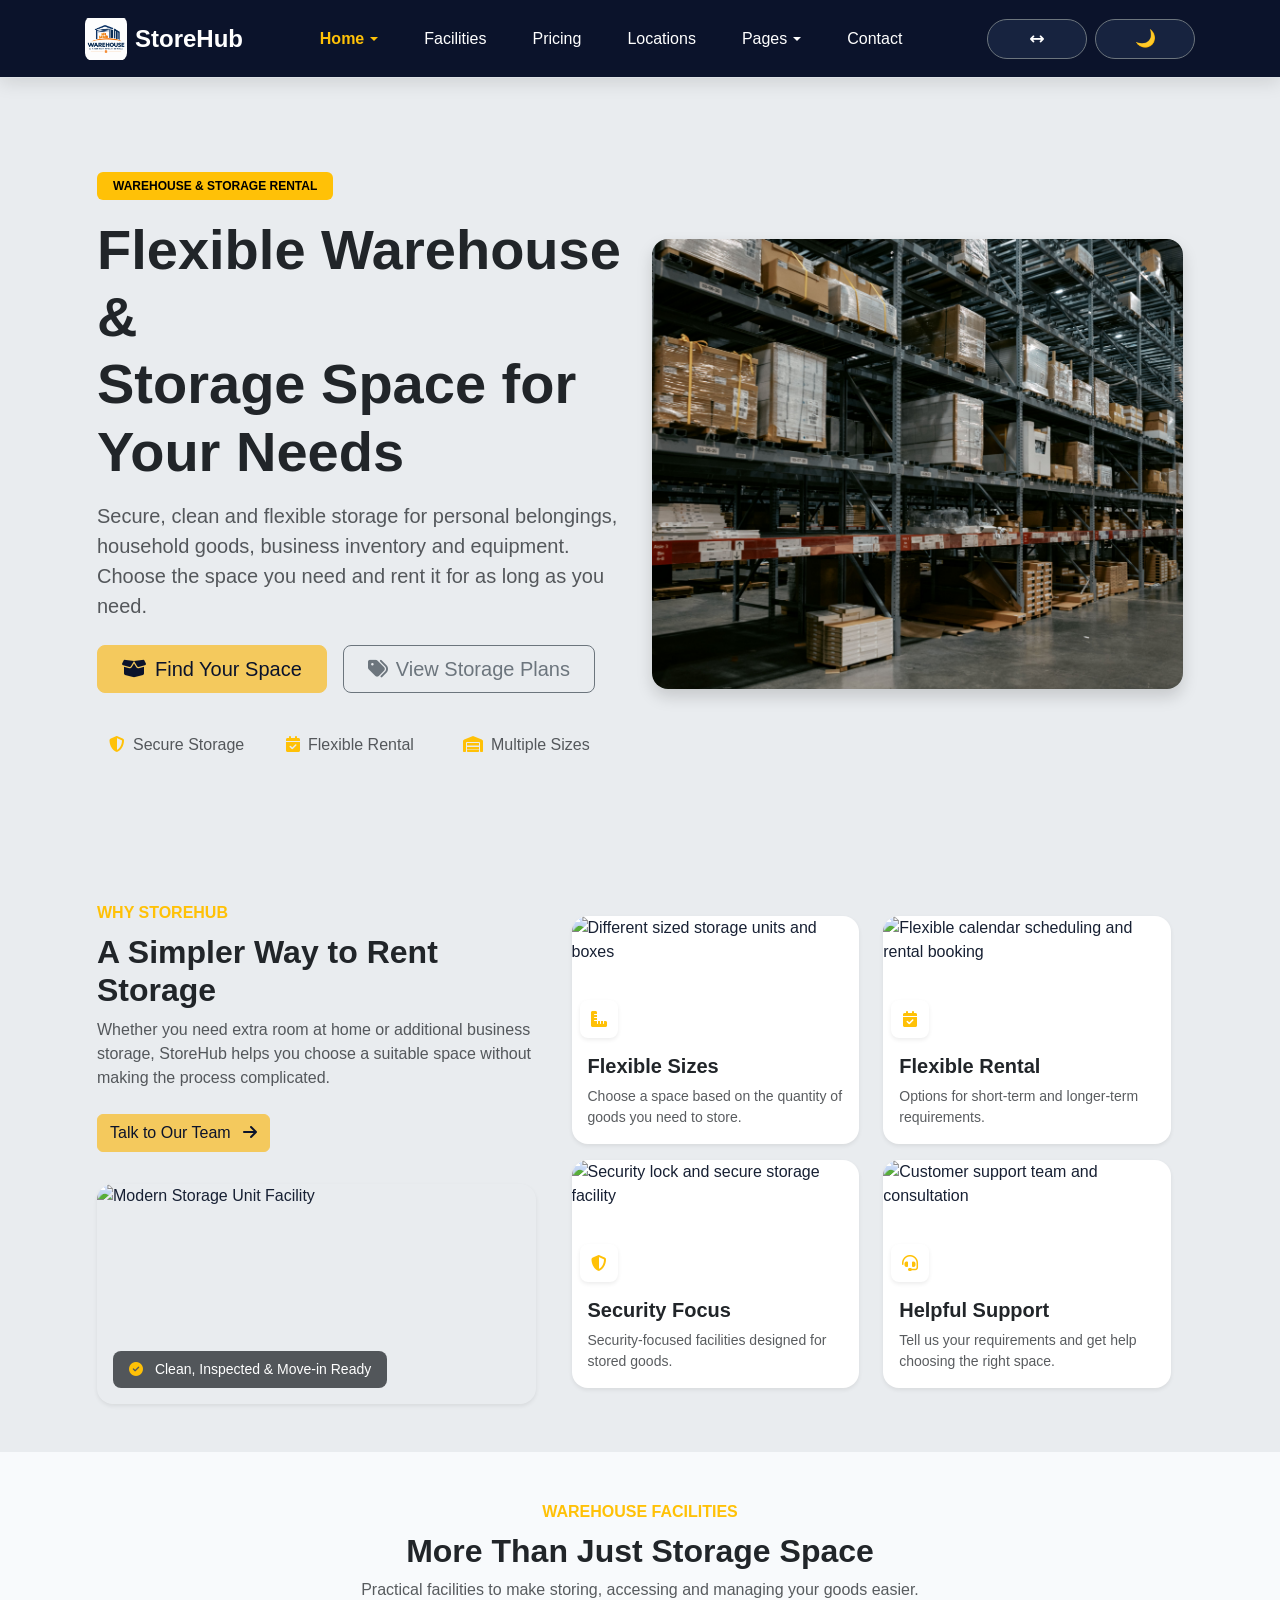
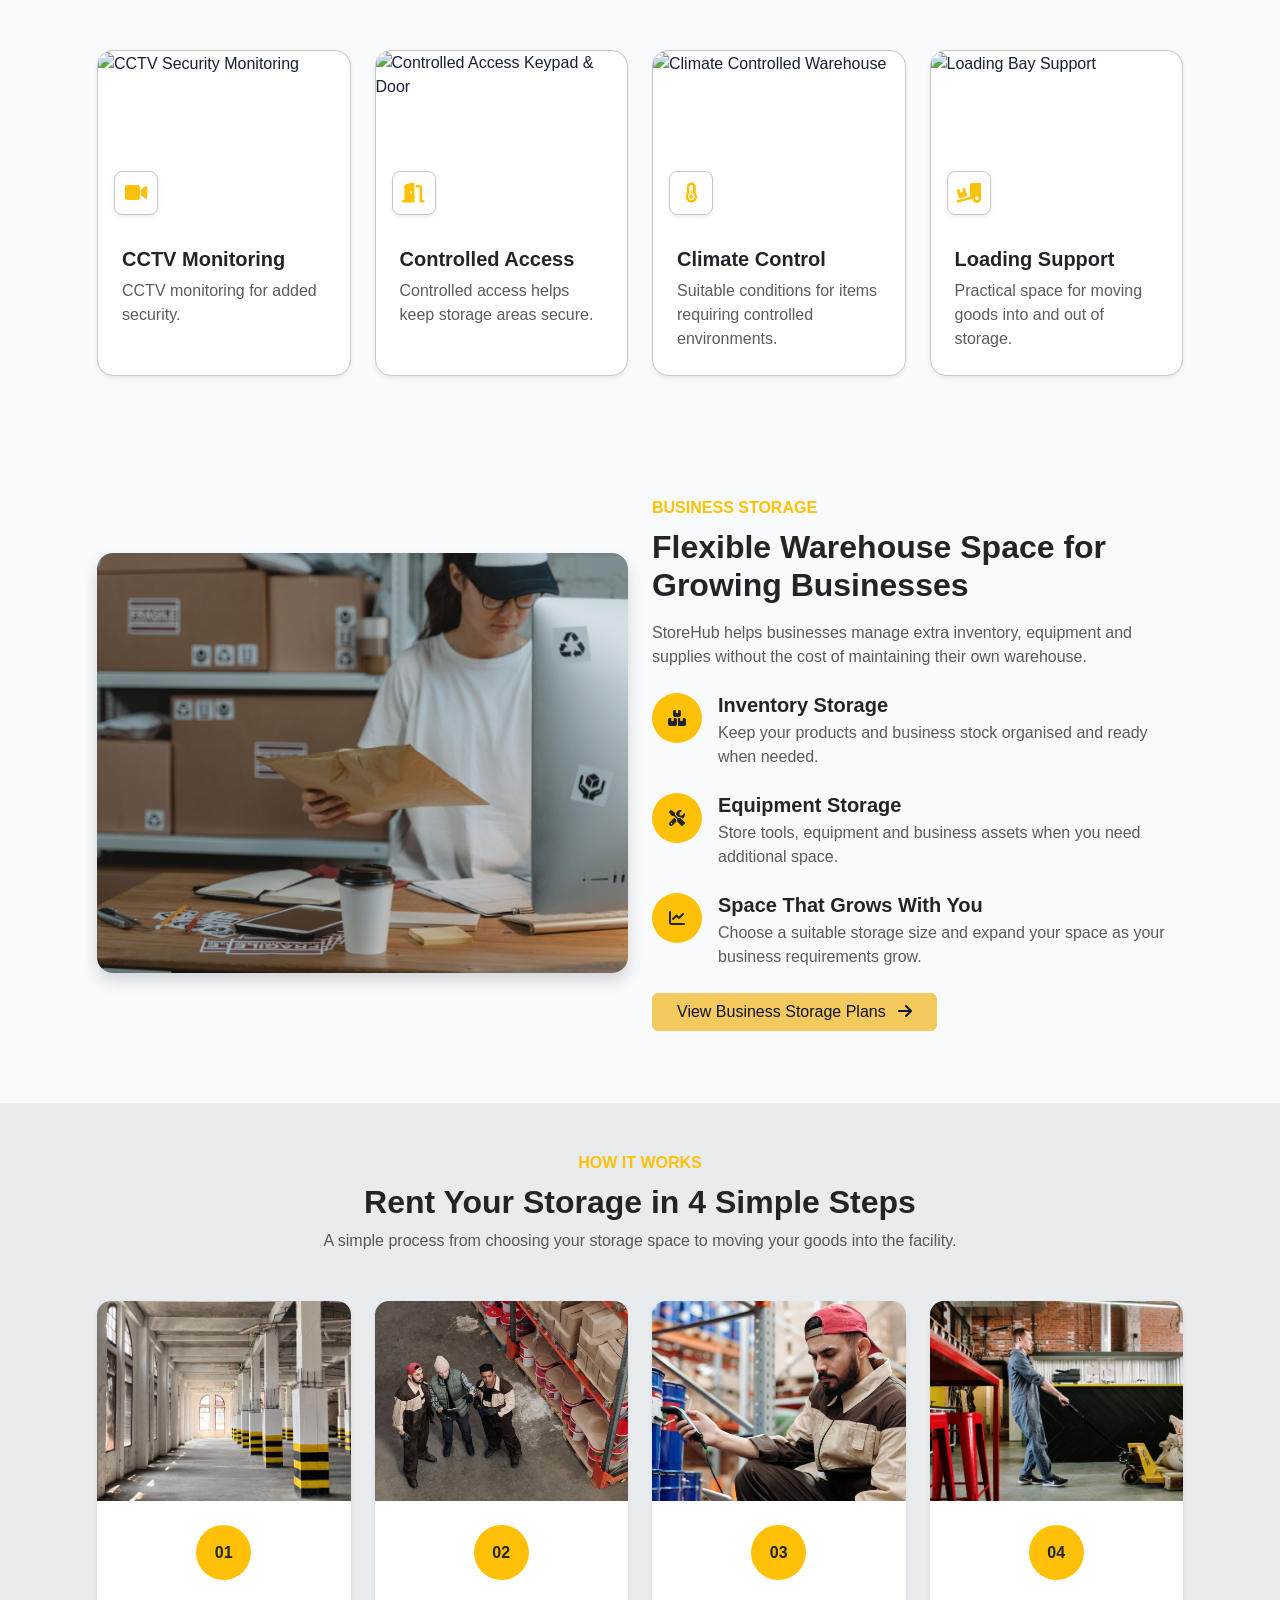
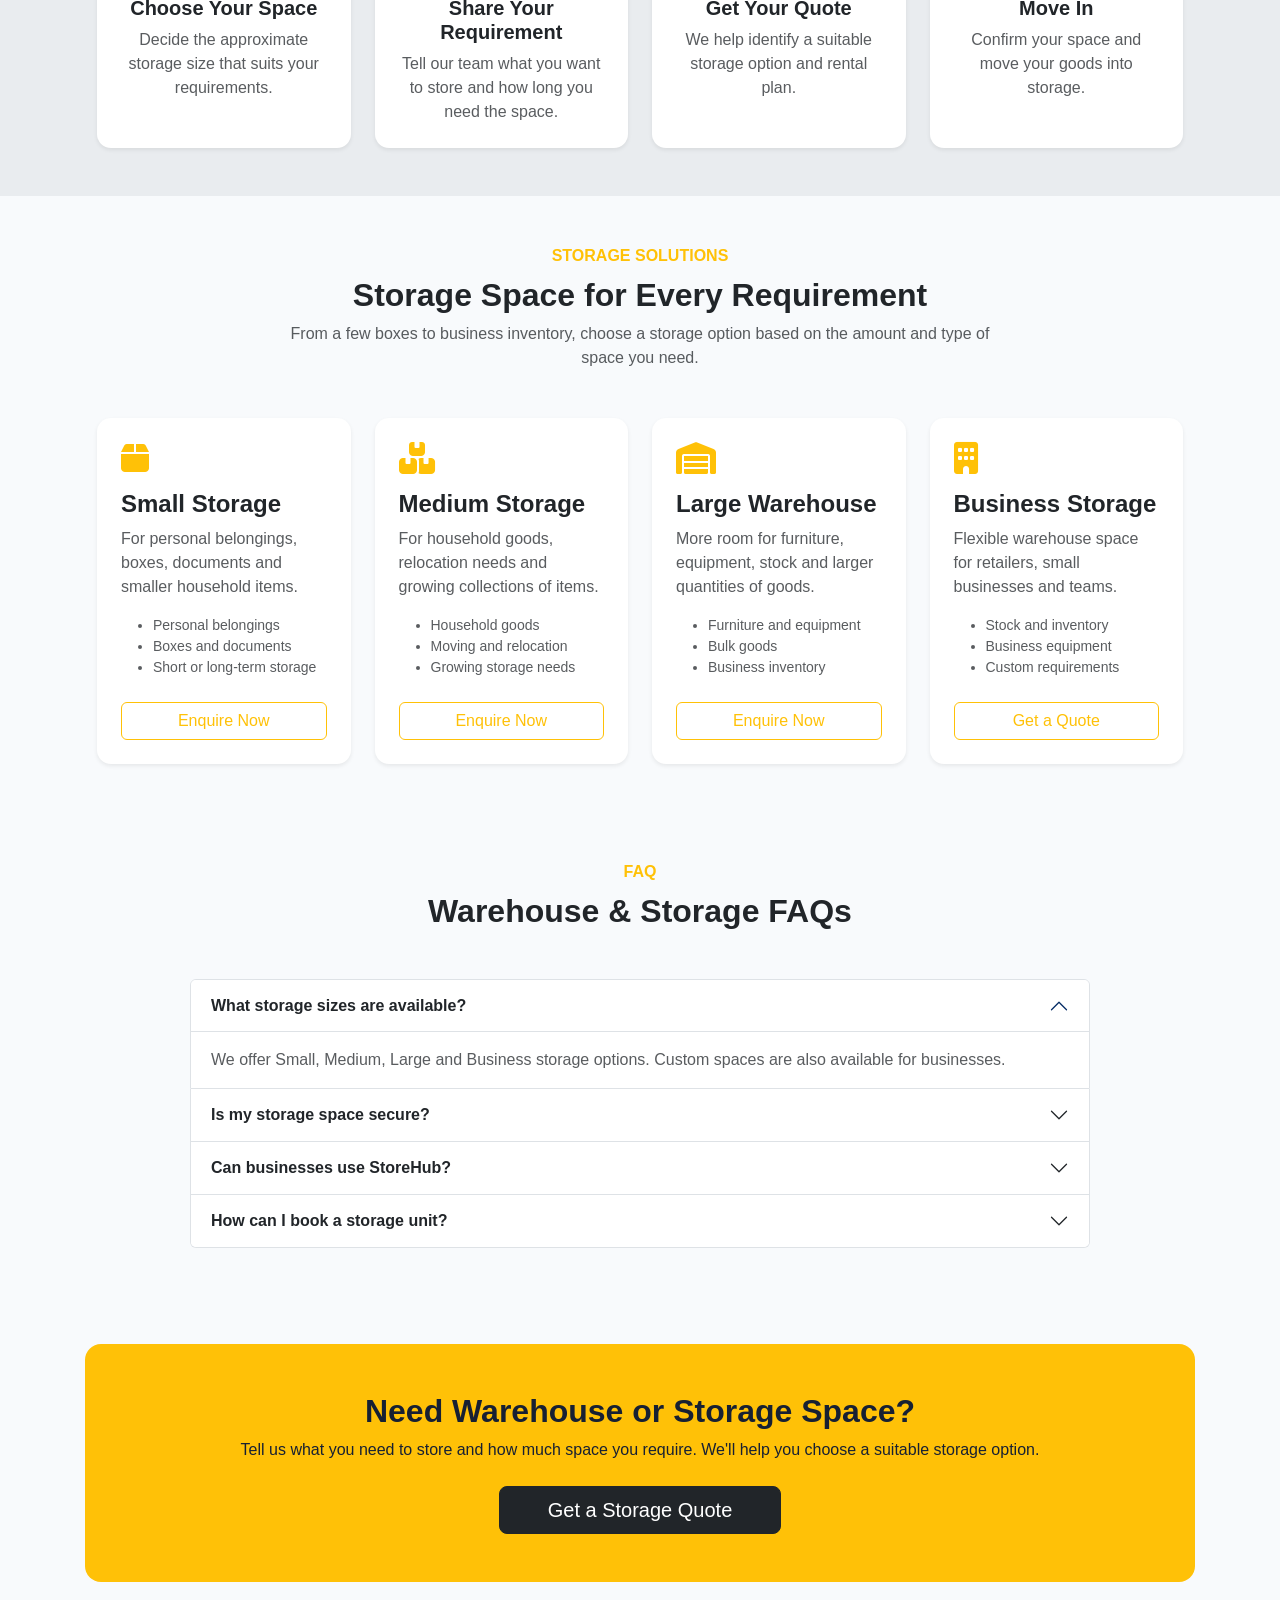
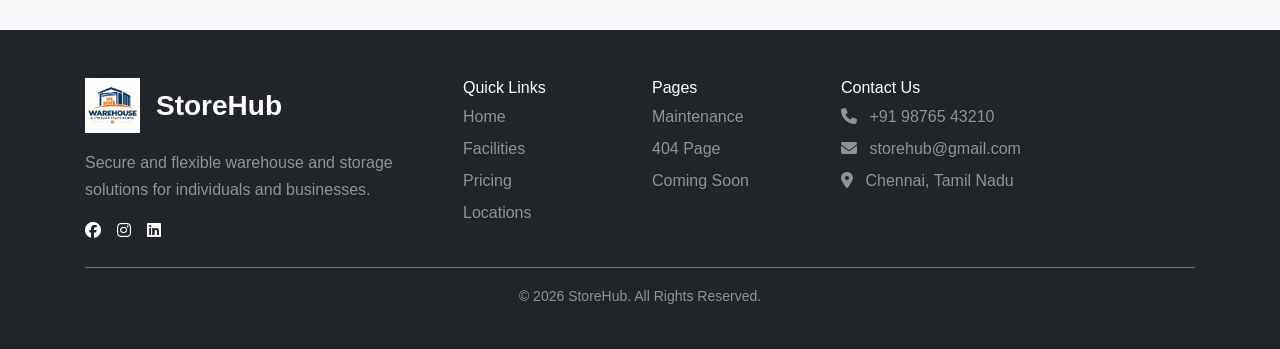
==== commit 9c21c08d: "Update website" ====
--- a/index.html
+++ b/index.html
@@ -19,6 +19,7 @@
         href="https://cdnjs.cloudflare.com/ajax/libs/font-awesome/6.6.0/css/all.min.css"
         rel="stylesheet">
 <link rel="stylesheet" href="assets/css/style.css">
+
 </head>
 
 <body>
@@ -27,8 +28,7 @@
      NAVBAR
 ===================================================== -->
 
-<nav class="navbar navbar-expand-lg bg-body-tertiary border-bottom sticky-top">
-
+<nav class="navbar navbar-expand-lg bg-body-tertiary border-bottom fixed-top">
     <div class="container">
 
         <!-- LOGO -->
@@ -237,687 +237,643 @@
             </ul>
 
 
-            <!-- RIGHT SIDE -->
-            <div class="d-flex align-items-center gap-2 flex-wrap">
-
-
-                <!-- RTL / LTR -->
-
-                <button
-                    id="rtlToggle"
-                    type="button"
-                    class="btn btn-outline-secondary rounded-pill btn-sm px-3">
-
-                    <span id="directionText">LTR</span>
-
-                    <i
-                        class="fa-solid fa-arrows-left-right ms-1">
-                    </i>
-
-                </button>
-
-
-                <!-- DARK MODE -->
-
-                <button
-                    id="themeToggle"
-                    type="button"
-                    class="btn btn-outline-secondary rounded-circle"
-                    style="width:38px;height:38px;">
-
-                    <i
-                        id="themeIcon"
-                        class="fa-solid fa-moon">
-                    </i>
-
-                </button>
-
-
-        
-<!-- LOGIN -->
-
-<a
-    href="login.html"
-    class="btn btn-outline-dark btn-sm">
-
-    Login
-
-</a>
-
-
-<!-- SIGNUP -->
-
-<a
-    href="signup.html"
-    class="btn btn-dark btn-sm">
-
-    Signup
-
-</a>
-
-            </div>
+           
+           <!-- RIGHT SIDE -->
+<!-- RIGHT SIDE -->
+<!-- NEW -->
+<div class="d-flex align-items-center gap-2 navbar-actions">
+    <!-- RTL / LTR -->
+    <button
+        id="rtlToggle"
+        type="button"
+        class="btn d-flex align-items-center justify-content-center"
+        style="
+            width:100px !important;
+            height:40px !important;
+            min-width:100px !important;
+            padding:0 !important;
+            margin:0 !important;
+            border:1px solid #6c757d !important;
+            border-radius:50px !important;
+            color:#fff !important;
+            background:#17233f !important;
+            box-shadow:none !important;
+        "
+        title="Switch RTL / LTR">
+
+        <i class="fa-solid fa-arrows-left-right"></i>
+
+    </button>
+
+
+    <!-- DARK MODE -->
+    <button
+        id="themeToggle"
+        type="button"
+        class="btn d-flex align-items-center justify-content-center"
+        style="
+            width:100px !important;
+            height:40px !important;
+            min-width:100px !important;
+            padding:0 !important;
+            margin:0 !important;
+            border:1px solid #6c757d !important;
+            border-radius:50px !important;
+            color:#fff !important;
+            background:#17233f !important;
+            box-shadow:none !important;
+        "
+        title="Toggle dark mode">
+
+        <i
+            id="themeIcon"
+            class="fa-solid fa-moon">
+        </i>
+
+    </button>
+
+</div>
 
         </div>
 
     </div>
 
 </nav>
-
+<style>
+    
+</style>
 
 <!-- =====================================================
      HERO
 ===================================================== -->
-
-<section
-    class="py-5 bg-body-secondary">
-
-    <div class="container py-5">
-
-        <div
-            class="row align-items-center g-5">
-
-
-            <!-- CONTENT -->
-
-            <div class="col-lg-6">
-
-                <span
-                    class="badge text-bg-warning mb-3 px-3 py-2">
-
-                    SECURE STORAGE SOLUTIONS
-
-                </span>
-
-
-                <h1
-                    class="display-4 fw-bold text-body">
-
-                    Secure Storage.
-                    <br>
-                    Flexible Space.
-
-                </h1>
-
-
-                <p
-                    class="lead text-body-secondary mt-3">
-
-                    Reliable warehouse and storage spaces
-                    for individuals, families and businesses.
-
-                </p>
-
-
-                <div
-                    class="d-flex gap-3 flex-wrap mt-4">
-
-                    <a
-                        href="contact.html"
-                        class="btn btn-warning btn-lg px-4">
-
-                        Find Storage
-
-                    </a>
-
-
-                    <a
-                        href="pricing.html"
-                        class="btn btn-outline-secondary btn-lg px-4">
-
-                        View Pricing
-
-                    </a>
-
-                </div>
-
-
-                <!-- TRUST -->
-
-                <div
-                    class="d-flex flex-wrap gap-4 mt-4">
-
-                    <span class="text-body-secondary">
-
-                        <i
-                            class="fa-solid fa-shield-halved text-warning me-2">
-                        </i>
-
-                        Secure
-
-                    </span>
-
-
-                    <span class="text-body-secondary">
-
-                        <i
-                            class="fa-solid fa-clock text-warning me-2">
-                        </i>
-
-                        24/7 Access
-
-                    </span>
-
-
-                    <span class="text-body-secondary">
-
-                        <i
-                            class="fa-solid fa-video text-warning me-2">
-                        </i>
-
-                        CCTV
-
-                    </span>
-
-                </div>
-
-            </div>
-
-
-            <!-- IMAGE -->
-
-            <div class="col-lg-6">
-
-                <img
-                    src="assets/images/hero.png.jpg"
-                    alt="Warehouse Storage"
-                    class="img-fluid rounded-4 shadow"
-                    style="width:100%;height:450px;object-fit:cover;">
-
-            </div>
-
-        </div>
-
-    </div>
-
-</section>
-
-
-<!-- =====================================================
-     STORAGE OPTIONS
-===================================================== -->
-
-<section class="py-5">
-
-    <div class="container">
-
-        <div class="text-center mb-5">
-
-            <span
-                class="text-warning fw-semibold">
-
-                STORAGE OPTIONS
-
-            </span>
-
-
-            <h2
-                class="fw-bold mt-2 text-body">
-
-                Choose Your Storage Space
-
-            </h2>
-
-
-            <p
-                class="text-body-secondary">
-
-                Flexible sizes for every storage requirement.
-
-            </p>
-
-        </div>
-
-
-        <div class="row g-4">
-
-
-            <!-- SMALL -->
-
-            <div class="col-md-6 col-lg-3">
-
-                <div
-                    class="card h-100 border-0 shadow-sm">
-
-                    <div class="card-body p-4">
-
-                        <i
-                            class="fa-solid fa-box fa-2x text-warning mb-3">
-                        </i>
-
-
-                        <h4 class="fw-bold">
-                            Small
-                        </h4>
-
-
-                        <p
-                            class="text-body-secondary">
-
-                            Perfect for personal belongings
-                            and small items.
-
-                        </p>
-
-
-                        <h5 class="fw-bold">
-
-                            ₹1,499
-
-                            <small
-                                class="text-body-secondary fw-normal">
-
-                                / month
-
-                            </small>
-
-                        </h5>
-
-
-                        <a
-                            href="contact.html"
-                            class="btn btn-outline-warning w-100 mt-3">
-
-                            Enquire
-
-                        </a>
-
-                    </div>
-
-                </div>
-
-            </div>
-
-
-            <!-- MEDIUM -->
-
-            <div class="col-md-6 col-lg-3">
-
-                <div
-                    class="card h-100 border-0 shadow-sm">
-
-                    <div class="card-body p-4">
-
-                        <i
-                            class="fa-solid fa-boxes-stacked fa-2x text-warning mb-3">
-                        </i>
-
-
-                        <h4 class="fw-bold">
-                            Medium
-                        </h4>
-
-
-                        <p
-                            class="text-body-secondary">
-
-                            Ideal for household and
-                            business storage.
-
-                        </p>
-
-
-                        <h5 class="fw-bold">
-
-                            ₹2,499
-
-                            <small
-                                class="text-body-secondary fw-normal">
-
-                                / month
-
-                            </small>
-
-                        </h5>
-
-
-                        <a
-                            href="contact.html"
-                            class="btn btn-outline-warning w-100 mt-3">
-
-                            Enquire
-
-                        </a>
-
-                    </div>
-
-                </div>
-
-            </div>
-
-
-            <!-- LARGE -->
-
-            <div class="col-md-6 col-lg-3">
-
-                <div
-                    class="card h-100 border-0 shadow-sm">
-
-                    <div class="card-body p-4">
-
-                        <i
-                            class="fa-solid fa-warehouse fa-2x text-warning mb-3">
-                        </i>
-
-
-                        <h4 class="fw-bold">
-                            Large
-                        </h4>
-
-
-                        <p
-                            class="text-body-secondary">
-
-                            More room for inventory,
-                            equipment and furniture.
-
-                        </p>
-
-
-                        <h5 class="fw-bold">
-
-                            ₹4,499
-
-                            <small
-                                class="text-body-secondary fw-normal">
-
-                                / month
-
-                            </small>
-
-                        </h5>
-
-
-                        <a
-                            href="contact.html"
-                            class="btn btn-outline-warning w-100 mt-3">
-
-                            Enquire
-
-                        </a>
-
-                    </div>
-
-                </div>
-
-            </div>
-
-
-            <!-- BUSINESS -->
-
-            <div class="col-md-6 col-lg-3">
-
-                <div
-                    class="card h-100 border-0 shadow-sm">
-
-                    <div class="card-body p-4">
-
-                        <i
-                            class="fa-solid fa-building fa-2x text-warning mb-3">
-                        </i>
-
-
-                        <h4 class="fw-bold">
-                            Business
-                        </h4>
-
-
-                        <p
-                            class="text-body-secondary">
-
-                            Large warehouse space for
-                            growing businesses.
-
-                        </p>
-
-
-                        <h5 class="fw-bold">
-                            Custom
-                        </h5>
-
-
-                        <a
-                            href="contact.html"
-                            class="btn btn-outline-warning w-100 mt-3">
-
-                            Get Quote
-
-                        </a>
-
-                    </div>
-
-                </div>
-
-            </div>
-
-        </div>
-
-    </div>
-
-</section>
-
-
-<!-- =====================================================
-     SECURITY
-===================================================== -->
-
-<section
-    class="py-5 bg-body-secondary">
-
-    <div class="container">
-
-        <div
-            class="row align-items-center g-5">
-
-
-            <div class="col-lg-6">
-
-                <img
-                    src="assets/images/storage sec.png.jpg"
-                    alt="Storage Security"
-                    class="img-fluid rounded-4 shadow"
-                    style="width:100%;height:400px;object-fit:cover;">
-
-            </div>
-
-
-            <div class="col-lg-6">
-
-                <span
-                    class="text-warning fw-semibold">
-
-                    YOUR SAFETY FIRST
-
-                </span>
-
-
-                <h2
-                    class="fw-bold mt-2 text-body">
-
-                    Storage You Can Trust
-
-                </h2>
-
-
-                <p
-                    class="text-body-secondary">
-
-                    Your belongings deserve a secure,
-                    clean and accessible storage environment.
-
-                </p>
-
-
-                <div class="row g-3 mt-3">
-
-
-                    <div class="col-sm-6">
-
-                        <div
-                            class="p-3 border rounded-3 bg-body">
-
-                            <i
-                                class="fa-solid fa-video text-warning me-2">
-                            </i>
-
-                            CCTV Monitoring
-
-                        </div>
-
-                    </div>
-
-
-                    <div class="col-sm-6">
-
-                        <div
-                            class="p-3 border rounded-3 bg-body">
-
-                            <i
-                                class="fa-solid fa-clock text-warning me-2">
-                            </i>
-
-                            24/7 Access
-
-                        </div>
-
-                    </div>
-
-
-                    <div class="col-sm-6">
-
-                        <div
-                            class="p-3 border rounded-3 bg-body">
-
-                            <i
-                                class="fa-solid fa-temperature-half text-warning me-2">
-                            </i>
-
-                            Climate Control
-
-                        </div>
-
-                    </div>
-
-
-                    <div class="col-sm-6">
-
-                        <div
-                            class="p-3 border rounded-3 bg-body">
-
-                            <i
-                                class="fa-solid fa-fire-extinguisher text-warning me-2">
-                            </i>
-
-                            Fire Safety
-
-                        </div>
-
-                    </div>
-
-                </div>
-
-            </div>
-
-        </div>
-
-    </div>
-
+<section class="py-5 bg-body-secondary">
+<div class="container py-5">
+<div class="row align-items-center g-5">
+<div class="col-lg-6">
+<span class="badge text-bg-warning mb-3 px-3 py-2">WAREHOUSE &amp; STORAGE RENTAL</span>
+<h1 class="display-4 fw-bold text-body">Flexible Warehouse &amp;<br>Storage Space for Your Needs</h1>
+<p class="lead text-body-secondary mt-3">Secure, clean and flexible storage for personal belongings, household goods, business inventory and equipment. Choose the space you need and rent it for as long as you need.</p>
+<div class="d-flex gap-3 flex-wrap mt-4">
+<a href="contact.html" class="btn btn-warning btn-lg px-4"><i class="fa-solid fa-box-open me-2"></i>Find Your Space</a>
+<a href="pricing.html" class="btn btn-outline-secondary btn-lg px-4"><i class="fa-solid fa-tags me-2"></i>View Storage Plans</a>
+</div>
+<div class="row g-3 mt-4">
+<div class="col-6 col-sm-4"><span class="text-body-secondary"><i class="fa-solid fa-shield-halved text-warning me-2"></i>Secure Storage</span></div>
+<div class="col-6 col-sm-4"><span class="text-body-secondary"><i class="fa-solid fa-calendar-check text-warning me-2"></i>Flexible Rental</span></div>
+<div class="col-6 col-sm-4"><span class="text-body-secondary"><i class="fa-solid fa-warehouse text-warning me-2"></i>Multiple Sizes</span></div>
+</div>
+</div>
+<div class="col-lg-6">
+<img src="assets/images/hero.png.jpg" alt="StoreHub warehouse and storage facility" class="img-fluid rounded-4 shadow" style="width:100%;height:450px;object-fit:cover;">
+</div>
+</div>
+</div>
 </section>
 <!-- =====================================================
      WHY CHOOSE US / STATS
 ===================================================== -->
-
 <section class="py-5 bg-body-secondary">
+  <div class="container">
+    <div class="row align-items-center g-5">
+      <!-- Left Column: Content + Hero Showcase Image -->
+      <div class="col-lg-5">
+        <span class="text-warning fw-semibold text-uppercase tracking-wide">WHY STOREHUB</span>
+        <h2 class="fw-bold mt-2 text-body">A Simpler Way to Rent Storage</h2>
+        <p class="text-body-secondary">
+          Whether you need extra room at home or additional business storage, StoreHub helps you choose a suitable space without making the process complicated.
+        </p>
+        <a href="contact.html" class="btn btn-warning mt-2 mb-4">
+          Talk to Our Team <i class="fa-solid fa-arrow-right ms-2"></i>
+        </a>
+
+        <!-- Feature Spotlight Image -->
+        <div class="position-relative mt-2 d-none d-lg-block rounded-4 overflow-hidden shadow-sm" style="height: 220px;">
+          <img 
+            src="https://images.unsplash.com/photo-1600585154340-be6161a56a0c?auto=format&fit=crop&w=800&q=80" 
+            alt="Modern Storage Unit Facility" 
+            class="w-100 h-100 object-fit-cover"
+          />
+          <div class="position-absolute bottom-0 start-0 m-3 px-3 py-2 bg-dark bg-opacity-75 text-white rounded-3 backdrop-blur small">
+            <i class="fa-solid fa-circle-check text-warning me-2"></i> Clean, Inspected & Move-in Ready
+          </div>
+        </div>
+      </div>
+
+      <!-- Right Column: 4 Feature Cards with Relevant Header Images -->
+      <div class="col-lg-7">
+        <div class="row g-3">
+          <!-- 1. Flexible Sizes -->
+          <div class="col-sm-6">
+            <div class="bg-body rounded-4 overflow-hidden shadow-sm h-100 d-flex flex-column">
+              <div class="position-relative" style="height: 130px;">
+                <img 
+                  src="https://images.unsplash.com/photo-1595246140625-573b715d11dc?auto=format&fit=crop&w=600&q=80" 
+                  alt="Different sized storage units and boxes" 
+                  class="w-100 h-100 object-fit-cover"
+                />
+                <span class="position-absolute bottom-0 start-0 m-2 p-2 bg-body rounded-3 shadow-sm d-inline-flex align-items-center justify-content-center" style="width: 38px; height: 38px;">
+                  <i class="fa-solid fa-ruler-combined text-warning"></i>
+                </span>
+              </div>
+              <div class="p-3 pt-2 flex-grow-1">
+                <h5 class="fw-bold text-body">Flexible Sizes</h5>
+                <p class="text-body-secondary mb-0 small">Choose a space based on the quantity of goods you need to store.</p>
+              </div>
+            </div>
+          </div>
+
+          <!-- 2. Flexible Rental -->
+          <div class="col-sm-6">
+            <div class="bg-body rounded-4 overflow-hidden shadow-sm h-100 d-flex flex-column">
+              <div class="position-relative" style="height: 130px;">
+                <img 
+                  src="https://images.unsplash.com/photo-1506784983877-45594efa4cbe?auto=format&fit=crop&w=600&q=80" 
+                  alt="Flexible calendar scheduling and rental booking" 
+                  class="w-100 h-100 object-fit-cover"
+                />
+                <span class="position-absolute bottom-0 start-0 m-2 p-2 bg-body rounded-3 shadow-sm d-inline-flex align-items-center justify-content-center" style="width: 38px; height: 38px;">
+                  <i class="fa-solid fa-calendar-check text-warning"></i>
+                </span>
+              </div>
+              <div class="p-3 pt-2 flex-grow-1">
+                <h5 class="fw-bold text-body">Flexible Rental</h5>
+                <p class="text-body-secondary mb-0 small">Options for short-term and longer-term requirements.</p>
+              </div>
+            </div>
+          </div>
+
+          <!-- 3. Security Focus -->
+          <div class="col-sm-6">
+            <div class="bg-body rounded-4 overflow-hidden shadow-sm h-100 d-flex flex-column">
+              <div class="position-relative" style="height: 130px;">
+                <img 
+                  src="https://images.unsplash.com/photo-1563986768609-322da13575f3?auto=format&fit=crop&w=600&q=80" 
+                  alt="Security lock and secure storage facility" 
+                  class="w-100 h-100 object-fit-cover"
+                />
+                <span class="position-absolute bottom-0 start-0 m-2 p-2 bg-body rounded-3 shadow-sm d-inline-flex align-items-center justify-content-center" style="width: 38px; height: 38px;">
+                  <i class="fa-solid fa-shield-halved text-warning"></i>
+                </span>
+              </div>
+              <div class="p-3 pt-2 flex-grow-1">
+                <h5 class="fw-bold text-body">Security Focus</h5>
+                <p class="text-body-secondary mb-0 small">Security-focused facilities designed for stored goods.</p>
+              </div>
+            </div>
+          </div>
+
+          <!-- 4. Helpful Support -->
+          <div class="col-sm-6">
+            <div class="bg-body rounded-4 overflow-hidden shadow-sm h-100 d-flex flex-column">
+              <div class="position-relative" style="height: 130px;">
+                <img 
+                  src="https://images.unsplash.com/photo-1534536281715-e28d76689b4d?auto=format&fit=crop&w=600&q=80" 
+                  alt="Customer support team and consultation" 
+                  class="w-100 h-100 object-fit-cover"
+                />
+                <span class="position-absolute bottom-0 start-0 m-2 p-2 bg-body rounded-3 shadow-sm d-inline-flex align-items-center justify-content-center" style="width: 38px; height: 38px;">
+                  <i class="fa-solid fa-headset text-warning"></i>
+                </span>
+              </div>
+              <div class="p-3 pt-2 flex-grow-1">
+                <h5 class="fw-bold text-body">Helpful Support</h5>
+                <p class="text-body-secondary mb-0 small">Tell us your requirements and get help choosing the right space.</p>
+              </div>
+            </div>
+          </div>
+        </div>
+      </div>
+    </div>
+  </div>
+</section>
+
+
+
+<!-- =====================================================
+     SECURITY
+===================================================== -->
+<section class="py-5">
+  <div class="container">
+    <div class="text-center mb-5">
+      <span class="text-warning fw-semibold">WAREHOUSE FACILITIES</span>
+      <h2 class="fw-bold mt-2 text-body">More Than Just Storage Space</h2>
+      <p class="text-body-secondary mx-auto" style="max-width: 720px;">
+        Practical facilities to make storing, accessing and managing your goods easier.
+      </p>
+    </div>
+
+    <div class="row g-4">
+      <!-- CCTV Monitoring -->
+      <div class="col-md-6 col-lg-3">
+        <div class="border border-secondary-subtle rounded-4 h-100 shadow-sm overflow-hidden d-flex flex-column bg-body">
+          <div class="position-relative" style="height: 180px;">
+            <img 
+              src="https://images.unsplash.com/photo-1557597774-9d273605dfa9?auto=format&fit=crop&w=600&q=80" 
+              alt="CCTV Security Monitoring" 
+              class="w-100 h-100 object-fit-cover"
+            />
+            <span class="position-absolute bottom-0 start-0 m-3 p-2 bg-body border border-secondary-subtle rounded-3 shadow-sm d-inline-flex align-items-center justify-content-center" style="width: 44px; height: 44px;">
+              <i class="fa-solid fa-video text-warning fs-5"></i>
+            </span>
+          </div>
+          <div class="p-4 pt-3 flex-grow-1">
+            <h5 class="fw-bold text-body">CCTV Monitoring</h5>
+            <p class="text-body-secondary mb-0">CCTV monitoring for added security.</p>
+          </div>
+        </div>
+      </div>
+
+      <!-- Controlled Access -->
+      <div class="col-md-6 col-lg-3">
+        <div class="border border-secondary-subtle rounded-4 h-100 shadow-sm overflow-hidden d-flex flex-column bg-body">
+          <div class="position-relative" style="height: 180px;">
+            <img 
+              src="https://images.unsplash.com/photo-1558002038-1055907df827?auto=format&fit=crop&w=600&q=80" 
+              alt="Controlled Access Keypad & Door" 
+              class="w-100 h-100 object-fit-cover"
+            />
+            <span class="position-absolute bottom-0 start-0 m-3 p-2 bg-body border border-secondary-subtle rounded-3 shadow-sm d-inline-flex align-items-center justify-content-center" style="width: 44px; height: 44px;">
+              <i class="fa-solid fa-door-open text-warning fs-5"></i>
+            </span>
+          </div>
+          <div class="p-4 pt-3 flex-grow-1">
+            <h5 class="fw-bold text-body">Controlled Access</h5>
+            <p class="text-body-secondary mb-0">Controlled access helps keep storage areas secure.</p>
+          </div>
+        </div>
+      </div>
+
+      <!-- Climate Control -->
+      <div class="col-md-6 col-lg-3">
+        <div class="border border-secondary-subtle rounded-4 h-100 shadow-sm overflow-hidden d-flex flex-column bg-body">
+          <div class="position-relative" style="height: 180px;">
+            <img 
+              src="https://images.unsplash.com/photo-1586528116311-ad8dd3c8310d?auto=format&fit=crop&w=600&q=80" 
+              alt="Climate Controlled Warehouse" 
+              class="w-100 h-100 object-fit-cover"
+            />
+            <span class="position-absolute bottom-0 start-0 m-3 p-2 bg-body border border-secondary-subtle rounded-3 shadow-sm d-inline-flex align-items-center justify-content-center" style="width: 44px; height: 44px;">
+              <i class="fa-solid fa-temperature-half text-warning fs-5"></i>
+            </span>
+          </div>
+          <div class="p-4 pt-3 flex-grow-1">
+            <h5 class="fw-bold text-body">Climate Control</h5>
+            <p class="text-body-secondary mb-0">Suitable conditions for items requiring controlled environments.</p>
+          </div>
+        </div>
+      </div>
+
+      <!-- Loading Support -->
+      <div class="col-md-6 col-lg-3">
+        <div class="border border-secondary-subtle rounded-4 h-100 shadow-sm overflow-hidden d-flex flex-column bg-body">
+          <div class="position-relative" style="height: 180px;">
+            <img 
+              src="https://images.unsplash.com/photo-1587293852726-70cdb56c2866?auto=format&fit=crop&w=600&q=80" 
+              alt="Loading Bay Support" 
+              class="w-100 h-100 object-fit-cover"
+            />
+            <span class="position-absolute bottom-0 start-0 m-3 p-2 bg-body border border-secondary-subtle rounded-3 shadow-sm d-inline-flex align-items-center justify-content-center" style="width: 44px; height: 44px;">
+              <i class="fa-solid fa-truck-ramp-box text-warning fs-5"></i>
+            </span>
+          </div>
+          <div class="p-4 pt-3 flex-grow-1">
+            <h5 class="fw-bold text-body">Loading Support</h5>
+            <p class="text-body-secondary mb-0">Practical space for moving goods into and out of storage.</p>
+          </div>
+        </div>
+      </div>
+    </div>
+  </div>
+</section>
+<!-- =====================================================
+     BUSINESS STORAGE SOLUTIONS
+===================================================== -->
+
+<section class="py-5">
+    <div class="container py-4">
+
+        <div class="row align-items-center g-5">
+
+            <!-- IMAGE -->
+            <div class="col-lg-6">
+
+                <img
+                    src="assets/images/index (1).jpg"
+                    alt="Business warehouse storage"
+                    class="img-fluid rounded-4 shadow"
+                    style="width:100%; height:420px; object-fit:cover;">
+
+            </div>
+
+
+            <!-- CONTENT -->
+            <div class="col-lg-6">
+
+                <span class="text-warning fw-semibold">
+                    BUSINESS STORAGE
+                </span>
+
+                <h2 class="fw-bold mt-2 text-body">
+                    Flexible Warehouse Space for Growing Businesses
+                </h2>
+
+                <p class="text-body-secondary mt-3">
+                    StoreHub helps businesses manage extra inventory,
+                    equipment and supplies without the cost of maintaining
+                    their own warehouse.
+                </p>
+
+                <div class="mt-4">
+
+                    <div class="d-flex mb-4">
+
+                        <div class="me-3">
+                            <div
+                                class="rounded-circle bg-warning text-dark
+                                d-flex align-items-center justify-content-center"
+                                style="width:50px;height:50px;">
+
+                                <i class="fa-solid fa-boxes-stacked"></i>
+
+                            </div>
+                        </div>
+
+                        <div>
+
+                            <h5 class="fw-bold text-body mb-1">
+                                Inventory Storage
+                            </h5>
+
+                            <p class="text-body-secondary mb-0">
+                                Keep your products and business stock
+                                organised and ready when needed.
+                            </p>
+
+                        </div>
+
+                    </div>
+
+
+                    <div class="d-flex mb-4">
+
+                        <div class="me-3">
+
+                            <div
+                                class="rounded-circle bg-warning text-dark
+                                d-flex align-items-center justify-content-center"
+                                style="width:50px;height:50px;">
+
+                                <i class="fa-solid fa-screwdriver-wrench"></i>
+
+                            </div>
+
+                        </div>
+
+                        <div>
+
+                            <h5 class="fw-bold text-body mb-1">
+                                Equipment Storage
+                            </h5>
+
+                            <p class="text-body-secondary mb-0">
+                                Store tools, equipment and business assets
+                                when you need additional space.
+                            </p>
+
+                        </div>
+
+                    </div>
+
+
+                    <div class="d-flex">
+
+                        <div class="me-3">
+
+                            <div
+                                class="rounded-circle bg-warning text-dark
+                                d-flex align-items-center justify-content-center"
+                                style="width:50px;height:50px;">
+
+                                <i class="fa-solid fa-chart-line"></i>
+
+                            </div>
+
+                        </div>
+
+                        <div>
+
+                            <h5 class="fw-bold text-body mb-1">
+                                Space That Grows With You
+                            </h5>
+
+                            <p class="text-body-secondary mb-0">
+                                Choose a suitable storage size and expand
+                                your space as your business requirements grow.
+                            </p>
+
+                        </div>
+
+                    </div>
+
+                </div>
+
+
+                <a
+                    href="pricing.html"
+                    class="btn btn-warning mt-4 px-4">
+
+                    View Business Storage Plans
+
+                    <i class="fa-solid fa-arrow-right ms-2"></i>
+
+                </a>
+
+            </div>
+
+        </div>
+
+    </div>
+</section>
+
+
+
+
+<!-- =====================================================
+     HOW IT WORKS
+===================================================== -->
+
+
+<section class="py-5 bg-body-secondary">
 
     <div class="container">
 
         <div class="text-center mb-5">
 
             <span class="text-warning fw-semibold">
-                WHY STOREHUB
+                HOW IT WORKS
             </span>
 
             <h2 class="fw-bold mt-2 text-body">
-                Storage Made Simple
+                Rent Your Storage in 4 Simple Steps
             </h2>
 
-            <p class="text-body-secondary">
-                Everything you need for safe, flexible and convenient storage.
+            <p class="text-body-secondary mx-auto" style="max-width:720px;">
+                A simple process from choosing your storage space
+                to moving your goods into the facility.
             </p>
 
         </div>
 
-        <div class="row g-4 text-center">
-
-            <div class="col-6 col-lg-3">
-
-                <div class="p-4 bg-body rounded-4 shadow-sm h-100">
-
-                    <i class="fa-solid fa-users fa-2x text-warning mb-3"></i>
-
-                    <h2 class="fw-bold text-body">
-                        5,000+
-                    </h2>
-
-                    <p class="text-body-secondary mb-0">
-                        Happy Customers
-                    </p>
+
+        <div class="row g-4">
+
+
+            <!-- STEP 01 -->
+            <div class="col-md-6 col-lg-3">
+
+                <div class="card h-100 border-0 shadow-sm overflow-hidden">
+
+                    <img
+                        src="assets/images/index (5).jpg"
+                        alt="Choose storage space"
+                        class="card-img-top"
+                        style="height:200px; object-fit:cover;">
+
+                    <div class="card-body p-4 text-center">
+
+                        <div
+                            class="mx-auto mb-3 rounded-circle bg-warning text-dark
+                            d-flex align-items-center justify-content-center fw-bold"
+                            style="width:55px;height:55px;">
+
+                            01
+
+                        </div>
+
+                        <h5 class="fw-bold text-body">
+                            Choose Your Space
+                        </h5>
+
+                        <p class="text-body-secondary mb-0">
+                            Decide the approximate storage size that
+                            suits your requirements.
+                        </p>
+
+                    </div>
 
                 </div>
 
             </div>
 
 
-            <div class="col-6 col-lg-3">
-
-                <div class="p-4 bg-body rounded-4 shadow-sm h-100">
-
-                    <i class="fa-solid fa-warehouse fa-2x text-warning mb-3"></i>
-
-                    <h2 class="fw-bold text-body">
-                        25+
-                    </h2>
-
-                    <p class="text-body-secondary mb-0">
-                        Storage Locations
-                    </p>
+            <!-- STEP 02 -->
+            <div class="col-md-6 col-lg-3">
+
+                <div class="card h-100 border-0 shadow-sm overflow-hidden">
+
+                    <img
+                        src="assets/images/index (4).jpg"
+                        alt="Share storage requirement"
+                        class="card-img-top"
+                        style="height:200px; object-fit:cover;">
+
+                    <div class="card-body p-4 text-center">
+
+                        <div
+                            class="mx-auto mb-3 rounded-circle bg-warning text-dark
+                            d-flex align-items-center justify-content-center fw-bold"
+                            style="width:55px;height:55px;">
+
+                            02
+
+                        </div>
+
+                        <h5 class="fw-bold text-body">
+                            Share Your Requirement
+                        </h5>
+
+                        <p class="text-body-secondary mb-0">
+                            Tell our team what you want to store
+                            and how long you need the space.
+                        </p>
+
+                    </div>
 
                 </div>
 
             </div>
 
 
-            <div class="col-6 col-lg-3">
-
-                <div class="p-4 bg-body rounded-4 shadow-sm h-100">
-
-                    <i class="fa-solid fa-box-open fa-2x text-warning mb-3"></i>
-
-                    <h2 class="fw-bold text-body">
-                        10K+
-                    </h2>
-
-                    <p class="text-body-secondary mb-0">
-                        Items Stored
-                    </p>
+            <!-- STEP 03 -->
+            <div class="col-md-6 col-lg-3">
+
+                <div class="card h-100 border-0 shadow-sm overflow-hidden">
+
+                    <img
+                        src="assets/images/index (3).jpg"
+                        alt="Get storage quote"
+                        class="card-img-top"
+                        style="height:200px; object-fit:cover;">
+
+                    <div class="card-body p-4 text-center">
+
+                        <div
+                            class="mx-auto mb-3 rounded-circle bg-warning text-dark
+                            d-flex align-items-center justify-content-center fw-bold"
+                            style="width:55px;height:55px;">
+
+                            03
+
+                        </div>
+
+                        <h5 class="fw-bold text-body">
+                            Get Your Quote
+                        </h5>
+
+                        <p class="text-body-secondary mb-0">
+                            We help identify a suitable storage
+                            option and rental plan.
+                        </p>
+
+                    </div>
 
                 </div>
 
             </div>
 
 
-            <div class="col-6 col-lg-3">
-
-                <div class="p-4 bg-body rounded-4 shadow-sm h-100">
-
-                    <i class="fa-solid fa-headset fa-2x text-warning mb-3"></i>
-
-                    <h2 class="fw-bold text-body">
-                        24/7
-                    </h2>
-
-                    <p class="text-body-secondary mb-0">
-                        Customer Support
-                    </p>
+            <!-- STEP 04 -->
+            <div class="col-md-6 col-lg-3">
+
+                <div class="card h-100 border-0 shadow-sm overflow-hidden">
+
+                    <img
+                        src="assets/images/index (2).jpg"
+                        alt="Move goods into storage"
+                        class="card-img-top"
+                        style="height:200px; object-fit:cover;">
+
+                    <div class="card-body p-4 text-center">
+
+                        <div
+                            class="mx-auto mb-3 rounded-circle bg-warning text-dark
+                            d-flex align-items-center justify-content-center fw-bold"
+                            style="width:55px;height:55px;">
+
+                            04
+
+                        </div>
+
+                        <h5 class="fw-bold text-body">
+                            Move In
+                        </h5>
+
+                        <p class="text-body-secondary mb-0">
+                            Confirm your space and move your
+                            goods into storage.
+                        </p>
+
+                    </div>
 
                 </div>
 
@@ -927,12 +883,93 @@
 
     </div>
 
+</section>
+<!-- =====================================================
+     STORAGE OPTIONS
+===================================================== -->
+<section class="py-5">
+<div class="container">
+<div class="text-center mb-5">
+<span class="text-warning fw-semibold">STORAGE SOLUTIONS</span>
+<h2 class="fw-bold mt-2 text-body">Storage Space for Every Requirement</h2>
+<p class="text-body-secondary mx-auto" style="max-width:720px;">From a few boxes to business inventory, choose a storage option based on the amount and type of space you need.</p>
+</div>
+<div class="row g-4">
+<div class="col-md-6 col-lg-3"><div class="card h-100 border-0 shadow-sm"><div class="card-body p-4">
+<i class="fa-solid fa-box fa-2x text-warning mb-3"></i><h4 class="fw-bold text-body">Small Storage</h4>
+<p class="text-body-secondary">For personal belongings, boxes, documents and smaller household items.</p>
+<ul class="small text-body-secondary"><li>Personal belongings</li><li>Boxes and documents</li><li>Short or long-term storage</li></ul>
+<a href="contact.html" class="btn btn-outline-warning w-100 mt-2">Enquire Now</a>
+</div></div></div>
+<div class="col-md-6 col-lg-3"><div class="card h-100 border-0 shadow-sm"><div class="card-body p-4">
+<i class="fa-solid fa-boxes-stacked fa-2x text-warning mb-3"></i><h4 class="fw-bold text-body">Medium Storage</h4>
+<p class="text-body-secondary">For household goods, relocation needs and growing collections of items.</p>
+<ul class="small text-body-secondary"><li>Household goods</li><li>Moving and relocation</li><li>Growing storage needs</li></ul>
+<a href="contact.html" class="btn btn-outline-warning w-100 mt-2">Enquire Now</a>
+</div></div></div>
+<div class="col-md-6 col-lg-3"><div class="card h-100 border-0 shadow-sm"><div class="card-body p-4">
+<i class="fa-solid fa-warehouse fa-2x text-warning mb-3"></i><h4 class="fw-bold text-body">Large Warehouse</h4>
+<p class="text-body-secondary">More room for furniture, equipment, stock and larger quantities of goods.</p>
+<ul class="small text-body-secondary"><li>Furniture and equipment</li><li>Bulk goods</li><li>Business inventory</li></ul>
+<a href="contact.html" class="btn btn-outline-warning w-100 mt-2">Enquire Now</a>
+</div></div></div>
+<div class="col-md-6 col-lg-3"><div class="card h-100 border-0 shadow-sm"><div class="card-body p-4">
+<i class="fa-solid fa-building fa-2x text-warning mb-3"></i><h4 class="fw-bold text-body">Business Storage</h4>
+<p class="text-body-secondary">Flexible warehouse space for retailers, small businesses and teams.</p>
+<ul class="small text-body-secondary"><li>Stock and inventory</li><li>Business equipment</li><li>Custom requirements</li></ul>
+<a href="contact.html" class="btn btn-outline-warning w-100 mt-2">Get a Quote</a>
+</div></div></div>
+</div>
+</div>
 </section>
 <!-- =====================================================
      FAQ
 ===================================================== -->
-
 <section class="py-5">
+
+    <style>
+        /* FAQ Question Text */
+        #storehubFAQ .accordion-button {
+            color: #212529 !important;
+            background-color: #ffffff !important;
+            font-weight: 600;
+        }
+
+        /* FAQ Question Text - Dark Mode */
+        #storehubFAQ .accordion-button {
+            color: var(--bs-body-color) !important;
+        }
+
+        /* Force white text when dark theme is active */
+        [data-bs-theme="dark"] #storehubFAQ .accordion-button {
+            color: #ffffff !important;
+            background-color: #212529 !important;
+        }
+
+        /* Open FAQ */
+        [data-bs-theme="dark"] #storehubFAQ .accordion-button:not(.collapsed) {
+            color: #ffffff !important;
+            background-color: #343a40 !important;
+        }
+
+        /* FAQ Answer */
+        [data-bs-theme="dark"] #storehubFAQ .accordion-body {
+            color: #ced4da !important;
+            background-color: #212529 !important;
+        }
+
+        /* FAQ Box */
+        [data-bs-theme="dark"] #storehubFAQ .accordion-item {
+            background-color: #212529 !important;
+            border-color: #495057 !important;
+        }
+
+        /* Arrow */
+        [data-bs-theme="dark"] #storehubFAQ .accordion-button::after {
+            filter: invert(1);
+        }
+    </style>
+
 
     <div class="container">
 
@@ -943,15 +980,18 @@
             </span>
 
             <h2 class="fw-bold mt-2 text-body">
-                Frequently Asked Questions
+                Warehouse & Storage FAQs
             </h2>
 
         </div>
 
 
-        <div class="accordion mx-auto" id="storehubFAQ"
+        <div class="accordion mx-auto"
+             id="storehubFAQ"
              style="max-width:900px;">
 
+
+            <!-- FAQ 1 -->
             <div class="accordion-item">
 
                 <h2 class="accordion-header">
@@ -962,7 +1002,9 @@
                         data-bs-toggle="collapse"
                         data-bs-target="#faqOne">
 
-                        What storage sizes are available?
+                        <span style="color: inherit !important;">
+                            What storage sizes are available?
+                        </span>
 
                     </button>
 
@@ -973,7 +1015,9 @@
                     class="accordion-collapse collapse show"
                     data-bs-parent="#storehubFAQ">
 
-                    <div class="accordion-body text-body-secondary">
+                    <div
+                        class="accordion-body"
+                        style="color: var(--bs-secondary-color);">
 
                         We offer Small, Medium, Large and Business
                         storage options. Custom spaces are also available
@@ -986,6 +1030,7 @@
             </div>
 
 
+            <!-- FAQ 2 -->
             <div class="accordion-item">
 
                 <h2 class="accordion-header">
@@ -996,7 +1041,9 @@
                         data-bs-toggle="collapse"
                         data-bs-target="#faqTwo">
 
-                        Is my storage space secure?
+                        <span style="color: inherit !important;">
+                            Is my storage space secure?
+                        </span>
 
                     </button>
 
@@ -1007,7 +1054,9 @@
                     class="accordion-collapse collapse"
                     data-bs-parent="#storehubFAQ">
 
-                    <div class="accordion-body text-body-secondary">
+                    <div
+                        class="accordion-body"
+                        style="color: var(--bs-secondary-color);">
 
                         Yes. Our facilities include CCTV monitoring,
                         controlled access and fire safety systems.
@@ -1019,6 +1068,7 @@
             </div>
 
 
+            <!-- FAQ 3 -->
             <div class="accordion-item">
 
                 <h2 class="accordion-header">
@@ -1029,7 +1079,9 @@
                         data-bs-toggle="collapse"
                         data-bs-target="#faqThree">
 
-                        Can businesses use StoreHub?
+                        <span style="color: inherit !important;">
+                            Can businesses use StoreHub?
+                        </span>
 
                     </button>
 
@@ -1040,7 +1092,9 @@
                     class="accordion-collapse collapse"
                     data-bs-parent="#storehubFAQ">
 
-                    <div class="accordion-body text-body-secondary">
+                    <div
+                        class="accordion-body"
+                        style="color: var(--bs-secondary-color);">
 
                         Absolutely. We provide flexible storage solutions
                         for inventory, equipment, documents and other
@@ -1053,6 +1107,7 @@
             </div>
 
 
+            <!-- FAQ 4 -->
             <div class="accordion-item">
 
                 <h2 class="accordion-header">
@@ -1063,7 +1118,9 @@
                         data-bs-toggle="collapse"
                         data-bs-target="#faqFour">
 
-                        How can I book a storage unit?
+                        <span style="color: inherit !important;">
+                            How can I book a storage unit?
+                        </span>
 
                     </button>
 
@@ -1074,7 +1131,9 @@
                     class="accordion-collapse collapse"
                     data-bs-parent="#storehubFAQ">
 
-                    <div class="accordion-body text-body-secondary">
+                    <div
+                        class="accordion-body"
+                        style="color: var(--bs-secondary-color);">
 
                         Simply visit our Contact page and send us your
                         storage requirements. Our team will help you
@@ -1086,11 +1145,13 @@
 
             </div>
 
+
         </div>
 
     </div>
 
 </section>
+
 <!-- =====================================================
      CTA
 ===================================================== -->
@@ -1104,15 +1165,14 @@
 
             <h2 class="fw-bold">
 
-                Need More Storage Space?
+                Need Warehouse or Storage Space?
 
             </h2>
 
 
             <p class="mb-4">
 
-                Tell us what you need and we'll
-                find the right space for you.
+                Tell us what you need to store and how much space you require. We'll help you choose a suitable storage option.
 
             </p>
 
@@ -1140,64 +1200,97 @@
 
     <div class="container">
 
+
         <div class="row g-4 pb-4">
 
 
             <!-- BRAND -->
 
-            <div class="col-lg-4">
-
-                <a
-                    href="index.html"
-                    class="text-white text-decoration-none">
-
-                    <img
-                        src="assets/images/logo.png"
-                        alt="StoreHub Logo"
-                        style="height:50px;width:auto;object-fit:contain;"
-                        class="mb-3">
-
-                    <h5>
-                        StoreHub
-                    </h5>
-
-                </a>
-
-
-                <p class="text-white-50">
-
-                    Secure and flexible warehouse
-                    and storage solutions for everyone.
-
-                </p>
-
-
-                <div class="d-flex gap-3">
-
-                    <a href="#"
-                       class="text-white">
-
-                        <i class="fa-brands fa-facebook"></i>
-
-                    </a>
-
-                    <a href="#"
-                       class="text-white">
-
-                        <i class="fa-brands fa-instagram"></i>
-
-                    </a>
-
-                    <a href="#"
-                       class="text-white">
-
-                        <i class="fa-brands fa-linkedin"></i>
-
-                    </a>
-
-                </div>
-
-            </div>
+         
+
+<div class="col-lg-4">
+
+    <!-- LOGO + BRAND NAME -->
+
+    <a
+        href="index.html"
+        class="text-white text-decoration-none d-inline-flex align-items-center gap-3 mb-3">
+
+        <img
+            src="assets/images/logo.png"
+            alt="StoreHub Logo"
+            style="
+                height:55px;
+                width:55px;
+                object-fit:contain;
+                display:block;
+            ">
+
+        <span
+            class="fw-bold"
+            style="
+                font-size:28px;
+                line-height:1;
+            ">
+
+            StoreHub
+
+        </span>
+
+    </a>
+
+
+    <!-- DESCRIPTION -->
+
+    <p
+        class="text-white-50 mb-3"
+        style="
+            max-width:360px;
+            line-height:1.7;
+        ">
+
+        Secure and flexible warehouse and storage
+        solutions for individuals and businesses.
+
+    </p>
+
+
+    <!-- SOCIAL ICONS -->
+
+    <div class="d-flex gap-3">
+
+        <a
+            href="#"
+            class="text-white"
+            aria-label="Facebook">
+
+            <i class="fa-brands fa-facebook"></i>
+
+        </a>
+
+
+        <a
+            href="#"
+            class="text-white"
+            aria-label="Instagram">
+
+            <i class="fa-brands fa-instagram"></i>
+
+        </a>
+
+
+        <a
+            href="#"
+            class="text-white"
+            aria-label="LinkedIn">
+
+            <i class="fa-brands fa-linkedin"></i>
+
+        </a>
+
+    </div>
+
+</div>
 
 
             <!-- QUICK LINKS -->
@@ -1207,6 +1300,7 @@
                 <h6>
                     Quick Links
                 </h6>
+
 
                 <ul class="list-unstyled">
 
@@ -1247,38 +1341,53 @@
             </div>
 
 
-            <!-- ACCOUNT -->
+            <!-- PAGES -->
 
             <div class="col-6 col-lg-2">
 
                 <h6>
-                    Account
+                    Pages
                 </h6>
 
+
                 <ul class="list-unstyled">
 
                     <li class="mb-2">
+
                         <a
-                            href="login.html"
+                            href="maintenance.html"
                             class="text-white-50 text-decoration-none">
-                            Login
+
+                            Maintenance
+
                         </a>
+
                     </li>
 
+
                     <li class="mb-2">
+
                         <a
-                            href="signup.html"
+                            href="404.html"
                             class="text-white-50 text-decoration-none">
-                            Signup
+
+                            404 Page
+
                         </a>
+
                     </li>
 
+
                     <li>
+
                         <a
-                            href="contact.html"
+                            href="coming-soon.html"
                             class="text-white-50 text-decoration-none">
-                            Enquiry
+
+                            Coming Soon
+
                         </a>
+
                     </li>
 
                 </ul>
@@ -1323,6 +1432,7 @@
 
             </div>
 
+
         </div>
 
 
@@ -1343,6 +1453,7 @@
     </div>
 
 </footer>
+
 
 
 <!-- Bootstrap JS -->
@@ -1352,149 +1463,8 @@
 </script>
 
 
-<!-- Theme + RTL -->
-
-<script>
-
-document.addEventListener("DOMContentLoaded", function () {
-
-    const themeButton =
-        document.getElementById("themeToggle");
-
-    const themeIcon =
-        document.getElementById("themeIcon");
-
-    const rtlButton =
-        document.getElementById("rtlToggle");
-
-    const directionText =
-        document.getElementById("directionText");
-
-
-    /* =========================
-       LOAD THEME
-    ========================= */
-
-    const savedTheme =
-        localStorage.getItem("theme") || "light";
-
-    document.documentElement.setAttribute(
-        "data-bs-theme",
-        savedTheme
-    );
-
-
-    function updateThemeIcon() {
-
-        if (savedTheme === "dark") {
-
-            themeIcon.classList.remove("fa-moon");
-            themeIcon.classList.add("fa-sun");
-
-        }
-
-    }
-
-
-    updateThemeIcon();
-
-
-    /* =========================
-       DARK MODE
-    ========================= */
-
-    themeButton.addEventListener("click", function () {
-
-        const current =
-            document.documentElement.getAttribute(
-                "data-bs-theme"
-            );
-
-        const newTheme =
-            current === "dark"
-                ? "light"
-                : "dark";
-
-
-        document.documentElement.setAttribute(
-            "data-bs-theme",
-            newTheme
-        );
-
-
-        localStorage.setItem(
-            "theme",
-            newTheme
-        );
-
-
-        if (newTheme === "dark") {
-
-            themeIcon.classList.remove("fa-moon");
-            themeIcon.classList.add("fa-sun");
-
-        } else {
-
-            themeIcon.classList.remove("fa-sun");
-            themeIcon.classList.add("fa-moon");
-
-        }
-
-    });
-
-
-    /* =========================
-       LOAD DIRECTION
-    ========================= */
-
-    const savedDirection =
-        localStorage.getItem("direction") || "ltr";
-
-    document.documentElement.setAttribute(
-        "dir",
-        savedDirection
-    );
-
-    directionText.textContent =
-        savedDirection.toUpperCase();
-
-
-    /* =========================
-       RTL / LTR
-    ========================= */
-
-    rtlButton.addEventListener("click", function () {
-
-        const current =
-            document.documentElement.getAttribute("dir");
-
-        const newDirection =
-            current === "rtl"
-                ? "ltr"
-                : "rtl";
-
-
-        document.documentElement.setAttribute(
-            "dir",
-            newDirection
-        );
-
-
-        localStorage.setItem(
-            "direction",
-            newDirection
-        );
-
-
-        directionText.textContent =
-            newDirection.toUpperCase();
-
-    });
-
-});
-
-</script>
-
+<!-- Common JS -->
+
+<script src="assets/js/script.js"></script>
 </body>
 </html>
-
--- a/assets/css/style.css
+++ b/assets/css/style.css
@@ -2819,4 +2819,1658 @@
 
 .navbar-toggler:focus {
     box-shadow: none !important;
-}+}
+/* =====================================================
+   STOREHUB - COMMON PAGE LEFT ALIGNMENT
+===================================================== */
+
+/* Main Bootstrap container */
+.container {
+    width: 100%;
+    margin-left: auto;
+    margin-right: auto;
+    padding-left: 15px;
+    padding-right: 15px;
+}
+
+/* Keep all sections aligned consistently */
+section > .container {
+    margin-left: auto;
+    margin-right: auto;
+}
+
+/* Keep row spacing consistent */
+section .row {
+    margin-left: 0;
+    margin-right: 0;
+}
+
+/* Prevent columns from creating uneven alignment */
+section .row > [class*="col-"] {
+    padding-left: 12px;
+    padding-right: 12px;
+}
+
+/* Prevent horizontal overflow */
+html,
+body {
+    overflow-x: hidden;
+}
+
+section,
+main {
+    overflow-x: hidden;
+}
+
+
+/* =====================================================
+   TABLET
+===================================================== */
+
+@media (min-width: 768px) and (max-width: 991.98px) {
+
+    .container {
+        padding-left: 20px;
+        padding-right: 20px;
+    }
+
+}
+
+
+/* =====================================================
+   MOBILE
+===================================================== */
+
+@media (max-width: 767.98px) {
+
+    .container {
+        padding-left: 15px;
+        padding-right: 15px;
+    }
+
+    section .row > [class*="col-"] {
+        padding-left: 12px;
+        padding-right: 12px;
+    }
+
+}
+/* =====================================================
+   STOREHUB - NAVBAR ALIGNMENT FIX
+===================================================== */
+
+/* Navbar */
+.navbar {
+    width: 100%;
+    padding-top: 12px;
+    padding-bottom: 12px;
+}
+
+/* Navbar container */
+.navbar > .container,
+.navbar .container {
+    width: 100%;
+    display: flex;
+    align-items: center;
+    margin-left: auto;
+    margin-right: auto;
+}
+
+/* Logo / Brand */
+.navbar-brand {
+    display: flex;
+    align-items: center;
+    margin-right: 30px;
+    padding-top: 0;
+    padding-bottom: 0;
+}
+
+/* Navigation menu */
+.navbar-nav {
+    display: flex;
+    align-items: center;
+    margin-top: 0;
+    margin-bottom: 0;
+}
+
+/* Individual menu items */
+.navbar-nav .nav-item {
+    display: flex;
+    align-items: center;
+}
+
+/* Menu links */
+.navbar-nav .nav-link {
+    display: flex;
+    align-items: center;
+    height: 100%;
+    padding: 8px 14px;
+    white-space: nowrap;
+}
+
+/* Dropdown alignment */
+.navbar-nav .dropdown-menu {
+    margin-top: 8px;
+}
+
+/* Right-side navbar buttons */
+.navbar .btn {
+    white-space: nowrap;
+}
+
+/* Login / Signup / CTA area */
+.navbar .d-flex {
+    align-items: center;
+    gap: 8px;
+}
+
+
+/* =====================================================
+   TABLET - 992px AND BELOW
+===================================================== */
+
+@media (max-width: 991.98px) {
+
+    .navbar > .container,
+    .navbar .container {
+        padding-left: 15px;
+        padding-right: 15px;
+    }
+
+    .navbar-brand {
+        margin-right: 0;
+    }
+
+    /* Mobile / tablet menu */
+    .navbar-collapse {
+        width: 100%;
+    }
+
+    .navbar-nav {
+        width: 100%;
+        align-items: flex-start;
+        padding-top: 10px;
+    }
+
+    .navbar-nav .nav-item {
+        width: 100%;
+    }
+
+    .navbar-nav .nav-link {
+        width: 100%;
+        padding: 10px 0;
+    }
+
+    /* Dropdown */
+    .navbar-nav .dropdown-menu {
+        width: 100%;
+        margin-top: 0;
+    }
+
+    /* Right buttons */
+    .navbar .d-flex {
+        width: 100%;
+        justify-content: flex-start;
+        margin-top: 10px;
+    }
+
+}
+
+
+/* =====================================================
+   MOBILE
+===================================================== */
+
+@media (max-width: 575.98px) {
+
+    .navbar {
+        padding-top: 10px;
+        padding-bottom: 10px;
+    }
+
+    .navbar > .container,
+    .navbar .container {
+        padding-left: 15px;
+        padding-right: 15px;
+    }
+
+    .navbar-brand {
+        margin-right: 0;
+    }
+
+    .navbar-brand img {
+        max-width: 180px;
+        height: auto;
+    }
+
+    /* Hamburger */
+    .navbar-toggler {
+        margin-left: auto;
+        padding: 6px 9px;
+    }
+
+    .navbar-collapse {
+        margin-top: 10px;
+    }
+
+    .navbar-nav {
+        padding-top: 5px;
+    }
+
+    .navbar-nav .nav-link {
+        padding: 10px 0;
+    }
+
+    .navbar .d-flex {
+        flex-direction: column;
+        align-items: stretch;
+        width: 100%;
+    }
+
+    .navbar .d-flex .btn {
+        width: 100%;
+        text-align: center;
+    }
+
+}
+/* =====================================================
+   STOREHUB - HAMBURGER AT 1024px
+===================================================== */
+
+@media (max-width: 1024px) {
+
+    /* Hide desktop menu */
+    .navbar-expand-lg .navbar-collapse {
+        display: none !important;
+    }
+
+    /* Show hamburger */
+    .navbar-expand-lg .navbar-toggler {
+        display: block !important;
+        margin-left: auto;
+        border: 1px solid currentColor;
+    }
+
+    /* Show menu when hamburger is clicked */
+    .navbar-expand-lg .navbar-collapse.show {
+        display: block !important;
+    }
+
+    /* Navigation becomes vertical */
+    .navbar-expand-lg .navbar-nav {
+        flex-direction: column;
+        align-items: flex-start;
+        width: 100%;
+    }
+
+    .navbar-expand-lg .navbar-nav .nav-item {
+        width: 100%;
+    }
+
+    .navbar-expand-lg .navbar-nav .nav-link {
+        width: 100%;
+        padding: 10px 0;
+    }
+
+    /* Navbar dropdown */
+    .navbar-expand-lg .dropdown-menu {
+        position: static;
+        width: 100%;
+        margin-top: 0;
+        border: 0;
+        box-shadow: none;
+    }
+
+    /* Login / Signup buttons */
+    .navbar-expand-lg .navbar-collapse .d-flex {
+        width: 100%;
+        margin-top: 10px;
+        align-items: flex-start;
+    }
+
+}
+
+
+/* =====================================================
+   HAMBURGER ICON
+===================================================== */
+
+@media (max-width: 1024px) {
+
+    .navbar-toggler {
+        display: flex !important;
+        align-items: center;
+        justify-content: center;
+        width: 44px;
+        height: 40px;
+        padding: 6px 10px;
+        margin-left: auto;
+    }
+
+    .navbar-toggler-icon {
+        width: 24px;
+        height: 24px;
+    }
+
+}
+/* =====================================================
+   FREEWAY - COMMON NAVBAR
+   DESKTOP + MOBILE 1024px
+===================================================== */
+
+/* ================= NAVBAR ================= */
+
+.navbar {
+    position: relative;
+    z-index: 1000;
+}
+
+/* Brand */
+.navbar .navbar-brand {
+    display: flex;
+    align-items: center;
+    gap: 10px;
+    text-decoration: none;
+}
+
+/* Hamburger */
+.navbar .navbar-toggler {
+    border: 0 !important;
+    box-shadow: none !important;
+    padding: 6px 8px;
+}
+
+/* =====================================================
+   1024px AND BELOW
+===================================================== */
+
+@media (max-width: 1024px) {
+
+    /* Navbar */
+    .navbar {
+        padding: 12px 15px !important;
+    }
+
+    /* Main navbar container */
+    .navbar > .container,
+    .navbar > .container-fluid {
+        position: relative;
+        display: flex;
+        flex-wrap: wrap;
+        align-items: center;
+    }
+
+    /* Logo + brand */
+    .navbar .navbar-brand {
+        font-size: 22px;
+        margin-right: 0;
+    }
+
+    /* Logo */
+    .navbar .navbar-brand img {
+        max-width: 50px;
+        height: auto;
+    }
+
+    /* ================= HAMBURGER ================= */
+
+    .navbar .navbar-toggler {
+        display: block !important;
+
+        margin-left: auto !important;
+
+        position: relative;
+        z-index: 1100;
+    }
+
+    .navbar .navbar-toggler-icon {
+        width: 30px;
+        height: 30px;
+    }
+
+    /* ================= MOBILE MENU ================= */
+
+    .navbar .navbar-collapse {
+        flex-basis: 100%;
+        width: 100%;
+
+        margin-top: 12px;
+
+        padding: 10px 0 0;
+
+        text-align: center;
+    }
+
+    /* Menu */
+    .navbar .navbar-nav {
+        width: 100%;
+
+        display: flex;
+        flex-direction: column;
+
+        align-items: center !important;
+        justify-content: center;
+
+        gap: 4px;
+    }
+
+    /* Menu items */
+    .navbar .nav-item {
+        width: 100%;
+        text-align: center;
+    }
+
+    /* Menu links */
+    .navbar .nav-link {
+        display: block;
+
+        width: 100%;
+
+        padding: 10px 15px !important;
+
+        font-size: 17px;
+
+        text-align: center;
+    }
+
+    /* Active link */
+    .navbar .nav-link.active {
+        font-weight: 600;
+    }
+
+    /* ================= NAVBAR BUTTONS ================= */
+
+    .navbar .navbar-actions,
+    .navbar .nav-actions {
+        width: 100%;
+
+        display: flex;
+        justify-content: center;
+        align-items: center;
+
+        gap: 8px;
+
+        margin-top: 12px;
+        padding-bottom: 8px;
+    }
+
+    .navbar .navbar-actions button,
+    .navbar .nav-actions button {
+        min-width: 90px;
+    }
+}
+
+
+/* =====================================================
+   768px
+===================================================== */
+
+@media (max-width: 768px) {
+
+    .navbar {
+        padding: 10px 15px !important;
+    }
+
+    .navbar .navbar-brand {
+        font-size: 20px;
+    }
+
+    .navbar .navbar-brand img {
+        max-width: 45px;
+    }
+
+    .navbar .nav-link {
+        font-size: 16px;
+        padding: 9px 15px !important;
+    }
+
+}
+
+
+/* =====================================================
+   480px
+===================================================== */
+
+@media (max-width: 480px) {
+
+    .navbar .navbar-brand {
+        font-size: 18px;
+    }
+
+    .navbar .navbar-brand img {
+        max-width: 42px;
+    }
+
+    .navbar .navbar-toggler-icon {
+        width: 27px;
+        height: 27px;
+    }
+
+    .navbar .nav-link {
+        font-size: 15px;
+    }
+
+}
+/* =====================================================
+   MOVE NAVBAR TO TOP
+===================================================== */
+
+.navbar {
+    margin-top: 0 !important;
+    top: 0 !important;
+}
+
+/* Remove extra space above navbar */
+body {
+    margin-top: 0 !important;
+    padding-top: 0 !important;
+}
+
+/* If navbar is sticky */
+.navbar.sticky-top {
+    top: 0 !important;
+}
+
+/* Mobile */
+@media (max-width: 1024px) {
+    .navbar {
+        margin-top: 0 !important;
+        top: 0 !important;
+    }
+}
+/* =====================================================
+   STOREHUB COMMON NAVBAR
+   1024px AND BELOW = MOBILE MENU
+===================================================== */
+
+/* Navbar */
+.navbar.sticky-top {
+    top: 0 !important;
+    margin-top: 0 !important;
+    z-index: 1050;
+}
+
+/* Normal desktop navbar */
+.navbar .container {
+    position: relative;
+}
+
+/* Brand */
+.navbar .navbar-brand {
+    display: flex;
+    align-items: center;
+    gap: 8px;
+}
+
+/* Logo */
+.navbar .navbar-brand img {
+    height: 45px !important;
+    width: auto;
+    object-fit: contain;
+}
+
+/* Hamburger */
+.navbar .navbar-toggler {
+    border: 0 !important;
+    box-shadow: none !important;
+    padding: 5px 8px !important;
+}
+
+
+/* =====================================================
+   1024px AND BELOW
+===================================================== */
+
+@media (max-width: 1024px) {
+
+    /* Navbar stays at top */
+    .navbar.sticky-top {
+        top: 0 !important;
+        margin-top: 0 !important;
+    }
+
+    /* Container */
+    .navbar .container {
+        position: relative;
+        width: 100%;
+    }
+
+    /* Brand */
+    .navbar .navbar-brand {
+        font-size: 21px;
+    }
+
+    /* Hamburger */
+    .navbar .navbar-toggler {
+        display: block !important;
+
+        position: absolute;
+        right: 12px;
+        top: 50%;
+
+        transform: translateY(-50%);
+
+        margin: 0 !important;
+        z-index: 1060;
+    }
+
+    /* Hamburger icon */
+    .navbar .navbar-toggler i {
+        font-size: 28px !important;
+        color: #ffffff !important;
+    }
+
+    /* Open menu */
+    .navbar .navbar-collapse {
+        width: 100%;
+        margin-top: 12px;
+
+        padding: 8px 0 12px;
+
+        text-align: center;
+    }
+
+    /* Navigation */
+    .navbar .navbar-nav {
+        width: 100%;
+
+        display: flex;
+        flex-direction: column;
+
+        align-items: center !important;
+
+        margin-left: 0 !important;
+        margin-right: 0 !important;
+
+        margin-bottom: 10px !important;
+    }
+
+    /* Nav item */
+    .navbar .navbar-nav .nav-item {
+        width: 100%;
+        text-align: center;
+    }
+
+    /* Nav links */
+    .navbar .navbar-nav .nav-link {
+        width: 100%;
+        padding: 10px 15px !important;
+
+        font-size: 16px;
+        text-align: center;
+    }
+
+    /* Dropdown */
+    .navbar .dropdown-menu {
+        position: static !important;
+
+        width: 100%;
+        margin: 0 !important;
+
+        text-align: center;
+        border: 0;
+    }
+
+    /* Dropdown items */
+    .navbar .dropdown-item {
+        text-align: center;
+        padding: 9px 15px;
+    }
+
+    /* Right side buttons */
+    .navbar .navbar-collapse > .d-flex {
+        width: 100%;
+
+        justify-content: center !important;
+        align-items: center !important;
+
+        margin-top: 8px;
+        padding-bottom: 5px;
+    }
+
+    /* Login / Signup */
+    .navbar .navbar-collapse > .d-flex a {
+        font-size: 14px;
+    }
+}
+
+
+/* =====================================================
+   768px
+===================================================== */
+
+@media (max-width: 768px) {
+
+    .navbar .container {
+        padding-left: 15px;
+        padding-right: 15px;
+    }
+
+    .navbar .navbar-brand {
+        font-size: 20px;
+    }
+
+    .navbar .navbar-brand img {
+        height: 43px !important;
+    }
+
+    .navbar .navbar-toggler {
+        right: 10px;
+    }
+}
+
+
+/* =====================================================
+   480px
+===================================================== */
+
+@media (max-width: 480px) {
+
+    .navbar .navbar-brand {
+        font-size: 18px;
+    }
+
+    .navbar .navbar-brand img {
+        height: 40px !important;
+    }
+
+    .navbar .navbar-toggler {
+        right: 5px;
+    }
+
+    .navbar .navbar-toggler i {
+        font-size: 25px !important;
+    }
+}
+/* =====================================================
+   FIXED NAVBAR
+===================================================== */
+
+html {
+    scroll-padding-top: 80px;
+}
+
+body {
+    padding-top: 76px !important;
+}
+
+.navbar.fixed-top {
+    position: fixed !important;
+    top: 0 !important;
+    left: 0 !important;
+    right: 0 !important;
+    width: 100% !important;
+    z-index: 9999 !important;
+}
+/* =====================================================
+   RESPONSIVE NAVBAR
+===================================================== */
+
+.navbar-toggler {
+    border: 0 !important;
+    box-shadow: none !important;
+    padding: 8px 10px;
+}
+
+.navbar-toggler:focus {
+    box-shadow: none !important;
+}
+
+.navbar-toggler i {
+    font-size: 25px;
+}
+
+
+/* TABLET + MOBILE */
+
+@media (max-width: 1199.98px) {
+
+    .navbar-collapse {
+        padding-top: 15px;
+        padding-bottom: 15px;
+    }
+
+    .navbar-nav {
+        margin-left: 0 !important;
+        margin-right: 0 !important;
+    }
+
+    .navbar-nav .nav-link {
+        padding: 10px 5px;
+    }
+
+    .navbar-collapse > .d-flex {
+        margin-left: 0 !important;
+        margin-right: 0 !important;
+        margin-top: 10px !important;
+        padding-bottom: 5px;
+    }
+
+}
+
+
+/* DESKTOP */
+
+@media (min-width: 1200px) {
+
+    .navbar-nav {
+        align-items: center;
+    }
+
+}
+/* ========================================================
+   Mobile Navbar Overlay (Prevents Content from Being Pushed Down)
+   Targets screens up to 1024px (Mobile & Tablet)
+   ======================================================== */
+@media (max-width: 991.98px) {
+  /* Ensure the navbar sits above other elements */
+  .navbar {
+    position: relative;
+    z-index: 1050;
+  }
+
+  /* Make the dropdown menu float over the page */
+  .navbar .navbar-collapse {
+    position: absolute;
+    top: 100%;
+    left: 0;
+    right: 0;
+    width: 100%;
+    z-index: 1050;
+    padding: 1.5rem 1.25rem;
+    
+    /* Background matching dark theme navbar */
+    background-color: var(--bs-body-bg, #0d1322);
+    border-bottom: 1px solid rgba(255, 255, 255, 0.1);
+    box-shadow: 0 16px 32px rgba(0, 0, 0, 0.35);
+
+    /* Allow scrolling if the menu is taller than small mobile screens */
+    max-height: calc(100vh - 80px);
+    overflow-y: auto;
+  }
+
+  /* When the page is in light mode (if applicable) */
+  [data-bs-theme="light"] .navbar-light .navbar-collapse {
+    background-color: #ffffff;
+    border-bottom: 1px solid rgba(0, 0, 0, 0.1);
+    box-shadow: 0 16px 32px rgba(0, 0, 0, 0.15);
+  }
+}
+/* ========================================================
+   Mobile Navbar Fix: Dark Overlay + Visible Links
+   ======================================================== */
+@media (max-width: 991.98px) {
+  .navbar {
+    position: relative;
+    z-index: 1050;
+  }
+
+  /* 1. Force the dropdown to match the dark header background */
+  .navbar .navbar-collapse {
+    position: absolute;
+    top: 100%;
+    left: 0;
+    right: 0;
+    width: 100%;
+    z-index: 1050;
+    padding: 1.5rem 1.25rem;
+
+    /* Dark navy matching your StoreHub header */
+    background-color: #0d1527 !important;
+    border-bottom: 1px solid rgba(255, 255, 255, 0.1);
+    box-shadow: 0 16px 32px rgba(0, 0, 0, 0.45);
+
+    /* Allow scroll on small devices */
+    max-height: calc(100vh - 80px);
+    overflow-y: auto;
+  }
+
+  /* 2. Ensure all text links are visible (White & Warning for active/hover) */
+  .navbar .navbar-collapse .nav-link {
+    color: rgba(255, 255, 255, 0.85) !important;
+    padding: 0.6rem 0;
+    font-weight: 500;
+  }
+
+  .navbar .navbar-collapse .nav-link:hover,
+  .navbar .navbar-collapse .nav-link:focus,
+  .navbar .navbar-collapse .nav-link.active {
+    color: #ffc107 !important; /* Yellow / Warning */
+  }
+
+  /* 3. Dropdown sub-menus (if 'Pages' or 'Home' has nested items) */
+  .navbar .navbar-collapse .dropdown-menu {
+    background-color: #16203a !important;
+    border: 1px solid rgba(255, 255, 255, 0.1);
+  }
+
+  .navbar .navbar-collapse .dropdown-item {
+    color: #ffffff !important;
+  }
+
+  .navbar .navbar-collapse .dropdown-item:hover {
+    background-color: #ffc107 !important;
+    color: #000000 !important;
+  }
+}
+/* ========================================================
+   Modern Mobile Navbar Drawer (Card Style with Rounded Bottom)
+   ======================================================== */
+@media (max-width: 991.98px) {
+  /* Keep navbar positioned above page content */
+  .navbar {
+    position: relative;
+    z-index: 1050;
+  }
+
+  /* White/Light Floating Card Menu */
+  .navbar .navbar-collapse {
+    position: absolute;
+    top: 100%;
+    left: 0;
+    right: 0;
+    width: 100%;
+    z-index: 1050;
+    
+    /* Background matching reference image */
+    background: #ffffff !important;
+    border-radius: 0 0 24px 24px !important;
+    box-shadow: 0 15px 35px rgba(0, 0, 0, 0.12) !important;
+    border: 1px solid rgba(0, 0, 0, 0.05);
+    border-top: none;
+
+    padding: 1.5rem 1.75rem 1.75rem 1.75rem !important;
+    max-height: calc(100vh - 85px);
+    overflow-y: auto;
+  }
+
+  /* Left-aligned navigation links */
+  .navbar .navbar-collapse .navbar-nav {
+    text-align: left !important;
+    align-items: flex-start !important;
+    gap: 0.75rem;
+    margin-bottom: 1.5rem !important;
+  }
+
+  .navbar .navbar-collapse .nav-link {
+    color: #212529 !important; /* Dark readable text */
+    font-size: 1.05rem;
+    font-weight: 600;
+    padding: 0.35rem 0 !important;
+    display: flex;
+    align-items: center;
+    justify-content: space-between;
+    width: 100%;
+    transition: color 0.2s ease;
+  }
+
+  /* Hover & Active highlight (StoreHub Yellow) */
+  .navbar .navbar-collapse .nav-link:hover,
+  .navbar .navbar-collapse .nav-link:focus,
+  .navbar .navbar-collapse .nav-link.active {
+    color: #e5a100 !important;
+  }
+
+  /* Dropdown Menus inside mobile view */
+  .navbar .navbar-collapse .dropdown-menu {
+    border: none;
+    background-color: #f8f9fa !important;
+    border-radius: 12px;
+    padding: 0.5rem 1rem;
+    margin-top: 0.4rem;
+    width: 100%;
+  }
+
+  .navbar .navbar-collapse .dropdown-item {
+    color: #495057 !important;
+    padding: 0.4rem 0.5rem;
+    font-weight: 500;
+  }
+
+  .navbar .navbar-collapse .dropdown-item:hover {
+    color: #e5a100 !important;
+    background: transparent;
+  }
+
+  /* Bottom Actions Toolbar (Circular icons + CTA button) */
+  .mobile-menu-toolbar {
+    display: flex !important;
+    align-items: center;
+    flex-wrap: wrap;
+    gap: 0.6rem;
+    padding-top: 1rem;
+    border-top: 1px solid #f1f3f5;
+  }
+
+  .mobile-toolbar-btn {
+    width: 42px;
+    height: 42px;
+    border-radius: 50%;
+    display: inline-flex;
+    align-items: center;
+    justify-content: center;
+    border: 1px solid #dee2e6;
+    background: #ffffff;
+    color: #212529;
+    text-decoration: none;
+    font-size: 0.9rem;
+    position: relative;
+    cursor: pointer;
+    transition: all 0.2s;
+  }
+
+  .mobile-toolbar-btn:hover {
+    background-color: #f8f9fa;
+    border-color: #ced4da;
+  }
+
+  /* LTR pill button */
+  .mobile-toolbar-btn-text {
+    height: 42px;
+    padding: 0 1rem;
+    border-radius: 25px;
+    display: inline-flex;
+    align-items: center;
+    border: 1px solid #dee2e6;
+    background: #ffffff;
+    color: #212529;
+    font-size: 0.9rem;
+    font-weight: 500;
+  }
+
+  /* Call-to-action Book Now / Quote Button */
+  .mobile-cta-btn {
+    height: 42px;
+    padding: 0 1.25rem;
+    border-radius: 25px;
+    display: inline-flex;
+    align-items: center;
+    gap: 0.5rem;
+    background-color: #ffc107;
+    color: #1a1a1a;
+    font-weight: 600;
+    font-size: 0.95rem;
+    border: none;
+    text-decoration: none;
+  }
+
+  .mobile-cta-btn:hover {
+    background-color: #e5a100;
+    color: #000;
+  }
+}
+/* ========================================================
+   StoreHub Mobile & Tablet Navbar (Covers 320px up to 1024px / 1199px)
+   ======================================================== */
+@media (max-width: 1199.98px) {
+  /* Keep navbar on top */
+  .navbar {
+    position: relative;
+    z-index: 1050;
+  }
+
+  /* 1. Card Container (Floating overlay with rounded bottom) */
+  .navbar .navbar-collapse {
+    position: absolute;
+    top: 100%;
+    left: 0;
+    right: 0;
+    width: 100%;
+    z-index: 1050;
+    
+    /* Light Mode Default (White card with soft shadow) */
+    background: #ffffff !important;
+    border-radius: 0 0 24px 24px !important;
+    box-shadow: 0 20px 40px rgba(0, 0, 0, 0.15) !important;
+    border: 1px solid rgba(0, 0, 0, 0.08);
+    border-top: none;
+
+    padding: 1.5rem 1.75rem 1.75rem 1.75rem !important;
+    max-height: calc(100vh - 80px);
+    overflow-y: auto;
+  }
+
+  /* 2. Left-align the navigation items */
+  .navbar .navbar-collapse .navbar-nav {
+    text-align: left !important;
+    align-items: flex-start !important;
+    width: 100% !important;
+    margin: 0 0 1.25rem 0 !important;
+    padding: 0 !important;
+    gap: 0.5rem;
+  }
+
+  .navbar .navbar-collapse .nav-item {
+    width: 100%;
+  }
+
+  /* 3. Text colors in Light Mode (CRISP & HIGH CONTRAST) */
+  .navbar .navbar-collapse .nav-link {
+    color: #1a1e24 !important; /* Solid dark text - 100% readable */
+    font-size: 1.05rem;
+    font-weight: 600;
+    padding: 0.4rem 0 !important;
+    display: flex;
+    align-items: center;
+    justify-content: space-between;
+    width: 100%;
+  }
+
+  /* Active & Hover states */
+  .navbar .navbar-collapse .nav-link:hover,
+  .navbar .navbar-collapse .nav-link:focus,
+  .navbar .navbar-collapse .nav-link.active {
+    color: #ff9800 !important; /* StoreHub Orange/Yellow accent */
+  }
+
+  /* Dropdown sub-menus (Pages, etc.) */
+  .navbar .navbar-collapse .dropdown-menu {
+    border: none;
+    background-color: #f4f6f8 !important;
+    border-radius: 12px;
+    padding: 0.5rem 1rem;
+    margin-top: 0.35rem;
+    width: 100%;
+  }
+
+  .navbar .navbar-collapse .dropdown-item {
+    color: #212529 !important;
+    font-weight: 500;
+    padding: 0.4rem 0.5rem;
+  }
+
+  .navbar .navbar-collapse .dropdown-item:hover {
+    color: #ff9800 !important;
+    background: transparent;
+  }
+
+  /* 4. Bottom action buttons container (Single row) */
+  .navbar .navbar-collapse .d-flex,
+  .navbar .navbar-collapse .mobile-toolbar {
+    display: flex !important;
+    flex-direction: row !important;
+    align-items: center !important;
+    justify-content: flex-start !important;
+    flex-wrap: wrap;
+    gap: 0.75rem;
+    padding-top: 1rem;
+    border-top: 1px solid #eef0f3;
+    width: 100%;
+  }
+
+  /* 5. Theme button & LTR button styling */
+  .navbar .navbar-collapse button,
+  .navbar .navbar-collapse .btn-outline-secondary {
+    border: 1px solid #dee2e6 !important;
+    background-color: #f8f9fa !important;
+    color: #212529 !important;
+    border-radius: 30px !important;
+    padding: 0.45rem 1rem !important;
+    font-size: 0.9rem;
+    font-weight: 500;
+  }
+
+  /* ========================================================
+     DARK MODE SUPPORT (When html/body has data-bs-theme="dark" or .dark-mode)
+     ======================================================== */
+  [data-bs-theme="dark"] .navbar .navbar-collapse,
+  .dark-mode .navbar .navbar-collapse {
+    background: #0d1527 !important; /* Seamless dark navy */
+    border-color: rgba(255, 255, 255, 0.1) !important;
+    box-shadow: 0 20px 40px rgba(0, 0, 0, 0.5) !important;
+  }
+
+  [data-bs-theme="dark"] .navbar .navbar-collapse .nav-link,
+  .dark-mode .navbar .navbar-collapse .nav-link {
+    color: #f1f3f5 !important; /* Clear white text in dark mode */
+  }
+
+  [data-bs-theme="dark"] .navbar .navbar-collapse .nav-link:hover,
+  [data-bs-theme="dark"] .navbar .navbar-collapse .nav-link.active,
+  .dark-mode .navbar .navbar-collapse .nav-link:hover,
+  .dark-mode .navbar .navbar-collapse .nav-link.active {
+    color: #ffc107 !important;
+  }
+
+  [data-bs-theme="dark"] .navbar .navbar-collapse .dropdown-menu,
+  .dark-mode .navbar .navbar-collapse .dropdown-menu {
+    background-color: #16203a !important;
+  }
+
+  [data-bs-theme="dark"] .navbar .navbar-collapse .dropdown-item,
+  .dark-mode .navbar .navbar-collapse .dropdown-item {
+    color: #ffffff !important;
+  }
+
+  [data-bs-theme="dark"] .navbar .navbar-collapse .d-flex,
+  .dark-mode .navbar .navbar-collapse .d-flex {
+    border-top-color: rgba(255, 255, 255, 0.1) !important;
+  }
+
+  [data-bs-theme="dark"] .navbar .navbar-collapse button,
+  .dark-mode .navbar .navbar-collapse button {
+    background-color: #16203a !important;
+    border-color: rgba(255, 255, 255, 0.15) !important;
+    color: #ffffff !important;
+  }
+}
+/* ========================================================
+   UNIVERSAL RTL FIX FOR MOBILE NAVBAR
+   Supports: [dir="rtl"], html[dir="rtl"], body.rtl, .rtl
+   ======================================================== */
+html[dir="rtl"] .navbar .navbar-collapse,
+body[dir="rtl"] .navbar .navbar-collapse,
+html.rtl .navbar .navbar-collapse,
+body.rtl .navbar .navbar-collapse,
+.rtl .navbar .navbar-collapse {
+  direction: rtl !important;
+  text-align: right !important;
+}
+
+/* 1. Force the list container to align right */
+html[dir="rtl"] .navbar .navbar-collapse .navbar-nav,
+body[dir="rtl"] .navbar .navbar-collapse .navbar-nav,
+html.rtl .navbar .navbar-collapse .navbar-nav,
+body.rtl .navbar .navbar-collapse .navbar-nav,
+.rtl .navbar .navbar-collapse .navbar-nav {
+  text-align: right !important;
+  align-items: flex-end !important; /* flex-end forces all child links to the right edge */
+  padding-right: 0 !important;
+  padding-left: 0 !important;
+  margin-right: 0 !important;
+  margin-left: 0 !important;
+  width: 100% !important;
+}
+
+/* 2. Force Nav Items & Links to align text to the right */
+html[dir="rtl"] .navbar .navbar-collapse .nav-item,
+body[dir="rtl"] .navbar .navbar-collapse .nav-item,
+html.rtl .navbar .navbar-collapse .nav-item,
+body.rtl .navbar .navbar-collapse .nav-item,
+.rtl .navbar .navbar-collapse .nav-item,
+html[dir="rtl"] .navbar .navbar-collapse .nav-link,
+body[dir="rtl"] .navbar .navbar-collapse .nav-link,
+html.rtl .navbar .navbar-collapse .nav-link,
+body.rtl .navbar .navbar-collapse .nav-link,
+.rtl .navbar .navbar-collapse .nav-link {
+  text-align: right !important;
+  width: 100% !important;
+  display: flex !important;
+  flex-direction: row-reverse !important; /* Pushes the arrow icon to the left, text to the right */
+  justify-content: space-between !important;
+}
+
+/* 3. Position the dropdown arrow properly in RTL */
+html[dir="rtl"] .navbar .navbar-collapse .dropdown-toggle::after,
+body[dir="rtl"] .navbar .navbar-collapse .dropdown-toggle::after,
+.rtl .navbar .navbar-collapse .dropdown-toggle::after {
+  margin-right: 0 !important;
+  margin-left: auto !important;
+}
+
+/* 4. Align dropdown sub-menus to the right */
+html[dir="rtl"] .navbar .navbar-collapse .dropdown-menu,
+body[dir="rtl"] .navbar .navbar-collapse .dropdown-menu,
+.rtl .navbar .navbar-collapse .dropdown-menu {
+  text-align: right !important;
+  padding-right: 1.25rem !important;
+  padding-left: 0.5rem !important;
+}
+
+html[dir="rtl"] .navbar .navbar-collapse .dropdown-item,
+body[dir="rtl"] .navbar .navbar-collapse .dropdown-item,
+.rtl .navbar .navbar-collapse .dropdown-item {
+  text-align: right !important;
+}
+
+/* 5. Flip the bottom action buttons toolbar to the right */
+html[dir="rtl"] .navbar .navbar-collapse .d-flex,
+body[dir="rtl"] .navbar .navbar-collapse .d-flex,
+.rtl .navbar .navbar-collapse .d-flex,
+html[dir="rtl"] .navbar .navbar-collapse .mobile-toolbar,
+body[dir="rtl"] .navbar .navbar-collapse .mobile-toolbar,
+.rtl .navbar .navbar-collapse .mobile-toolbar {
+  flex-direction: row-reverse !important;
+  justify-content: flex-end !important;
+}
+/* ========================================================
+   DYNAMIC RTL / LTR SWITCHER FOR STOREHUB MOBILE NAVBAR
+   Directly listens to your JS: <html dir="rtl"> vs <html dir="ltr">
+   ======================================================== */
+@media (max-width: 1199.98px) {
+
+  /* --------------------------------------------------------
+     STATE 1: LTR MODE (<html dir="ltr">) -> ALIGN LEFT
+     -------------------------------------------------------- */
+  html[dir="ltr"] .navbar .navbar-collapse,
+  html:not([dir="rtl"]) .navbar .navbar-collapse {
+    direction: ltr !important;
+    text-align: left !important;
+  }
+
+  html[dir="ltr"] .navbar .navbar-collapse .navbar-nav,
+  html:not([dir="rtl"]) .navbar .navbar-collapse .navbar-nav {
+    text-align: left !important;
+    align-items: flex-start !important;
+    padding-left: 0 !important;
+    padding-right: 0 !important;
+  }
+
+  html[dir="ltr"] .navbar .navbar-collapse .nav-link,
+  html:not([dir="rtl"]) .navbar .navbar-collapse .nav-link {
+    text-align: left !important;
+    display: flex !important;
+    flex-direction: row !important;
+    justify-content: space-between !important;
+    width: 100% !important;
+  }
+
+  html[dir="ltr"] .navbar .navbar-collapse .dropdown-menu,
+  html:not([dir="rtl"]) .navbar .navbar-collapse .dropdown-menu {
+    text-align: left !important;
+  }
+
+  html[dir="ltr"] .navbar .navbar-collapse .dropdown-item,
+  html:not([dir="rtl"]) .navbar .navbar-collapse .dropdown-item {
+    text-align: left !important;
+  }
+
+  /* Bottom toolbar left aligned */
+  html[dir="ltr"] .navbar .navbar-collapse .d-flex,
+  html:not([dir="rtl"]) .navbar .navbar-collapse .d-flex {
+    justify-content: flex-start !important;
+    flex-direction: row !important;
+  }
+
+
+  /* --------------------------------------------------------
+     STATE 2: RTL MODE (<html dir="rtl">) -> ALIGN RIGHT
+     -------------------------------------------------------- */
+  html[dir="rtl"] .navbar .navbar-collapse {
+    direction: rtl !important;
+    text-align: right !important;
+  }
+
+  html[dir="rtl"] .navbar .navbar-collapse .navbar-nav {
+    text-align: right !important;
+    align-items: flex-end !important;   /* Pulls list items to the right */
+    padding-right: 0 !important;
+    padding-left: 0 !important;
+    margin-right: 0 !important;
+  }
+
+  html[dir="rtl"] .navbar .navbar-collapse .nav-item {
+    width: 100% !important;
+    text-align: right !important;
+  }
+
+  html[dir="rtl"] .navbar .navbar-collapse .nav-link {
+    text-align: right !important;
+    display: flex !important;
+    flex-direction: row !important;      /* In RTL, row starts on the right side */
+    justify-content: space-between !important;
+    width: 100% !important;
+  }
+
+  /* Submenus in RTL */
+  html[dir="rtl"] .navbar .navbar-collapse .dropdown-menu {
+    text-align: right !important;
+    padding-right: 1.25rem !important;
+    padding-left: 0.5rem !important;
+  }
+
+  html[dir="rtl"] .navbar .navbar-collapse .dropdown-item {
+    text-align: right !important;
+  }
+
+  /* Bottom action buttons aligned to right in RTL */
+  html[dir="rtl"] .navbar .navbar-collapse .d-flex {
+    justify-content: flex-start !important; /* Starts from right side under RTL */
+    flex-direction: row !important;
+  }
+
+  /* Navbar toggler button on opposite side */
+  html[dir="rtl"] .navbar .navbar-toggler {
+    margin-right: auto !important;
+    margin-left: 0 !important;
+  }
+}
+/* Direct class-based toggle via JavaScript */
+body.rtl-mode .navbar-collapse,
+body.rtl-mode .navbar-collapse .navbar-nav,
+body.rtl-mode .navbar-collapse .nav-item,
+body.rtl-mode .navbar-collapse .nav-link {
+    text-align: right !important;
+    justify-content: space-between !important;
+}
+
+body.rtl-mode .navbar-collapse .navbar-nav {
+    align-items: stretch !important;
+    padding-right: 0 !important;
+}
+
+body.rtl-mode .navbar-collapse .dropdown-menu {
+    text-align: right !important;
+}
+
+/* LTR Default */
+body:not(.rtl-mode) .navbar-collapse,
+body:not(.rtl-mode) .navbar-collapse .navbar-nav,
+body:not(.rtl-mode) .navbar-collapse .nav-link {
+    text-align: left !important;
+}
+/* =========================================================
+   FORCE RIGHT ALIGNMENT IN RTL
+   ========================================================= */
+html[dir="rtl"] .navbar-collapse .navbar-nav,
+[dir="rtl"] .navbar-collapse .navbar-nav {
+    display: flex !important;
+    align-items: stretch !important;
+    width: 100% !important;
+    padding: 0 !important;
+}
+
+html[dir="rtl"] .navbar-collapse .nav-item,
+[dir="rtl"] .navbar-collapse .nav-item {
+    width: 100% !important;
+    text-align: right !important;
+}
+
+html[dir="rtl"] .navbar-collapse .nav-link,
+[dir="rtl"] .navbar-collapse .nav-link {
+    display: flex !important;
+    flex-direction: row-reverse !important; /* Puts Arrow on the LEFT, Text on the RIGHT */
+    justify-content: space-between !important;
+    text-align: right !important;
+    width: 100% !important;
+}
+
+/* For links without dropdown arrows (like Facilities, Pricing, Locations, Contact) */
+html[dir="rtl"] .navbar-collapse .nav-link:not(.dropdown-toggle),
+[dir="rtl"] .navbar-collapse .nav-link:not(.dropdown-toggle) {
+    justify-content: flex-start !important; /* Forces single text link directly to the right */
+}
+
+/* Align dropdown menu contents to the right */
+html[dir="rtl"] .navbar-collapse .dropdown-menu,
+[dir="rtl"] .navbar-collapse .dropdown-menu {
+    text-align: right !important;
+    right: 0 !important;
+    left: auto !important;
+}
+/* ========================================================
+   STOREHUB NAVBAR: UNIVERSAL LTR & RTL FIX
+   ======================================================== */
+
+/* 1. General Navbar Spacing */
+.navbar-actions {
+  margin-inline-start: 1.5rem;
+}
+
+/* ========================================================
+   DESKTOP (Screen width >= 992px)
+   ======================================================== */
+@media (min-width: 992px) {
+  /* In RTL Desktop */
+  html[dir="rtl"] .navbar .navbar-nav {
+    margin-right: auto !important;
+    margin-left: 0 !important;
+    padding-right: 0 !important;
+  }
+
+  html[dir="rtl"] .navbar .navbar-actions {
+    margin-right: 0 !important;
+    margin-left: 0 !important;
+  }
+
+  /* In LTR Desktop */
+  html[dir="ltr"] .navbar .navbar-nav,
+  html:not([dir="rtl"]) .navbar .navbar-nav {
+    margin-left: auto !important;
+    margin-right: auto !important;
+  }
+}
+
+/* ========================================================
+   MOBILE & TABLET (Screen width <= 1199.98px)
+   ======================================================== */
+@media (max-width: 1199.98px) {
+  .navbar {
+    position: relative;
+    z-index: 1050;
+  }
+
+  /* Floating card menu */
+  #mainNavbar.navbar-collapse {
+    position: absolute;
+    top: 100%;
+    left: 0;
+    right: 0;
+    width: 100%;
+    z-index: 1050;
+    background: #ffffff !important;
+    border-radius: 0 0 24px 24px !important;
+    box-shadow: 0 20px 40px rgba(0, 0, 0, 0.15) !important;
+    border: 1px solid rgba(0, 0, 0, 0.08);
+    border-top: none;
+    padding: 1.5rem 1.75rem !important;
+    max-height: calc(100vh - 80px);
+    overflow-y: auto;
+  }
+
+  #mainNavbar .navbar-nav {
+    width: 100% !important;
+    margin: 0 0 1.25rem 0 !important;
+    padding: 0 !important;
+  }
+
+  #mainNavbar .nav-item {
+    width: 100% !important;
+  }
+
+  #mainNavbar .nav-link {
+    font-size: 1.05rem;
+    font-weight: 600;
+    padding: 0.45rem 0 !important;
+    width: 100% !important;
+    display: flex !important;
+    align-items: center !important;
+    color: #1a1e24 !important;
+  }
+
+  #mainNavbar .nav-link:hover,
+  #mainNavbar .nav-link.active {
+    color: #ff9800 !important;
+  }
+
+  /* Bottom actions container */
+  #mainNavbar .navbar-actions {
+    width: 100% !important;
+    margin: 0 !important;
+    padding-top: 1rem !important;
+    border-top: 1px solid #eef0f3 !important;
+    display: flex !important;
+    gap: 0.75rem !important;
+  }
+
+  /* -----------------------------------------------------
+     MOBILE STATE: LTR (Align to LEFT)
+     ----------------------------------------------------- */
+  html[dir="ltr"] #mainNavbar,
+  html:not([dir="rtl"]) #mainNavbar {
+    text-align: left !important;
+    direction: ltr !important;
+  }
+
+  html[dir="ltr"] #mainNavbar .nav-link,
+  html:not([dir="rtl"]) #mainNavbar .nav-link {
+    justify-content: space-between !important;
+    text-align: left !important;
+    flex-direction: row !important;
+  }
+
+  html[dir="ltr"] #mainNavbar .navbar-actions,
+  html:not([dir="rtl"]) #mainNavbar .navbar-actions {
+    justify-content: flex-start !important;
+  }
+
+  html[dir="ltr"] #mainNavbar .dropdown-menu,
+  html:not([dir="rtl"]) #mainNavbar .dropdown-menu {
+    text-align: left !important;
+  }
+
+  /* -----------------------------------------------------
+     MOBILE STATE: RTL (Align to RIGHT)
+     ----------------------------------------------------- */
+  html[dir="rtl"] #mainNavbar {
+    text-align: right !important;
+    direction: rtl !important;
+  }
+
+  html[dir="rtl"] #mainNavbar .nav-link {
+    justify-content: space-between !important;
+    text-align: right !important;
+    flex-direction: row !important; /* In RTL, text starts right, arrow ends left */
+  }
+
+  html[dir="rtl"] #mainNavbar .nav-link:not(.dropdown-toggle) {
+    justify-content: flex-start !important; /* Pushes text directly to right edge */
+  }
+
+  html[dir="rtl"] #mainNavbar .navbar-actions {
+    justify-content: flex-start !important; /* Starts from right edge in RTL */
+  }
+
+  html[dir="rtl"] #mainNavbar .dropdown-menu {
+    text-align: right !important;
+    padding-right: 1.25rem !important;
+    padding-left: 0.5rem !important;
+  }
+
+  html[dir="rtl"] #mainNavbar .dropdown-item {
+    text-align: right !important;
+  }
+
+  /* Dropdown caret flip for RTL */
+  html[dir="rtl"] #mainNavbar .dropdown-toggle::after {
+    margin-right: 0 !important;
+    margin-left: auto !important;
+  }
+
+  /* Dark mode support */
+  [data-bs-theme="dark"] #mainNavbar {
+    background: #0d1527 !important;
+    border-color: rgba(255, 255, 255, 0.1) !important;
+  }
+  [data-bs-theme="dark"] #mainNavbar .nav-link {
+    color: #f1f3f5 !important;
+  }
+  [data-bs-theme="dark"] #mainNavbar .dropdown-menu {
+    background: #17233f !important;
+  }
+  [data-bs-theme="dark"] #mainNavbar .dropdown-item {
+    color: #ffffff !important;
+  }
+  [data-bs-theme="dark"] #mainNavbar .navbar-actions {
+    border-top-color: rgba(255, 255, 255, 0.1) !important;
+  }
+}
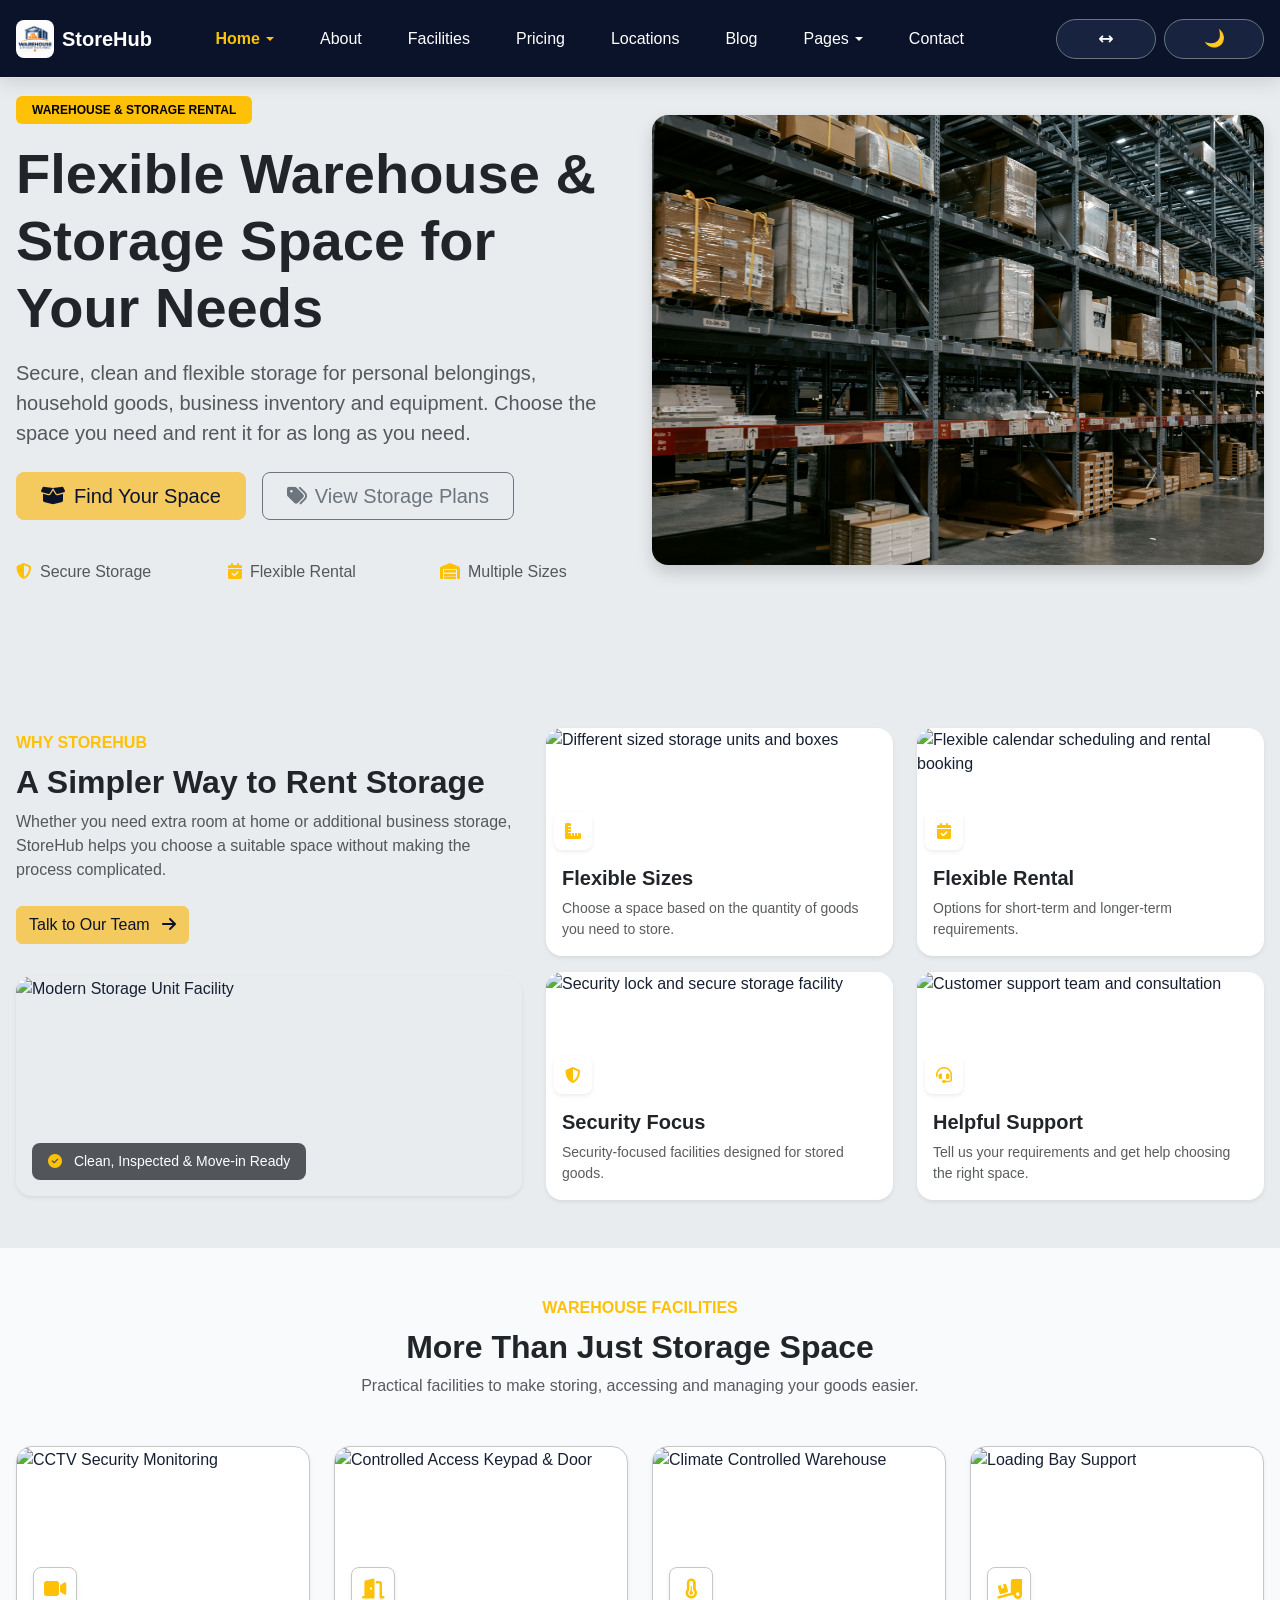
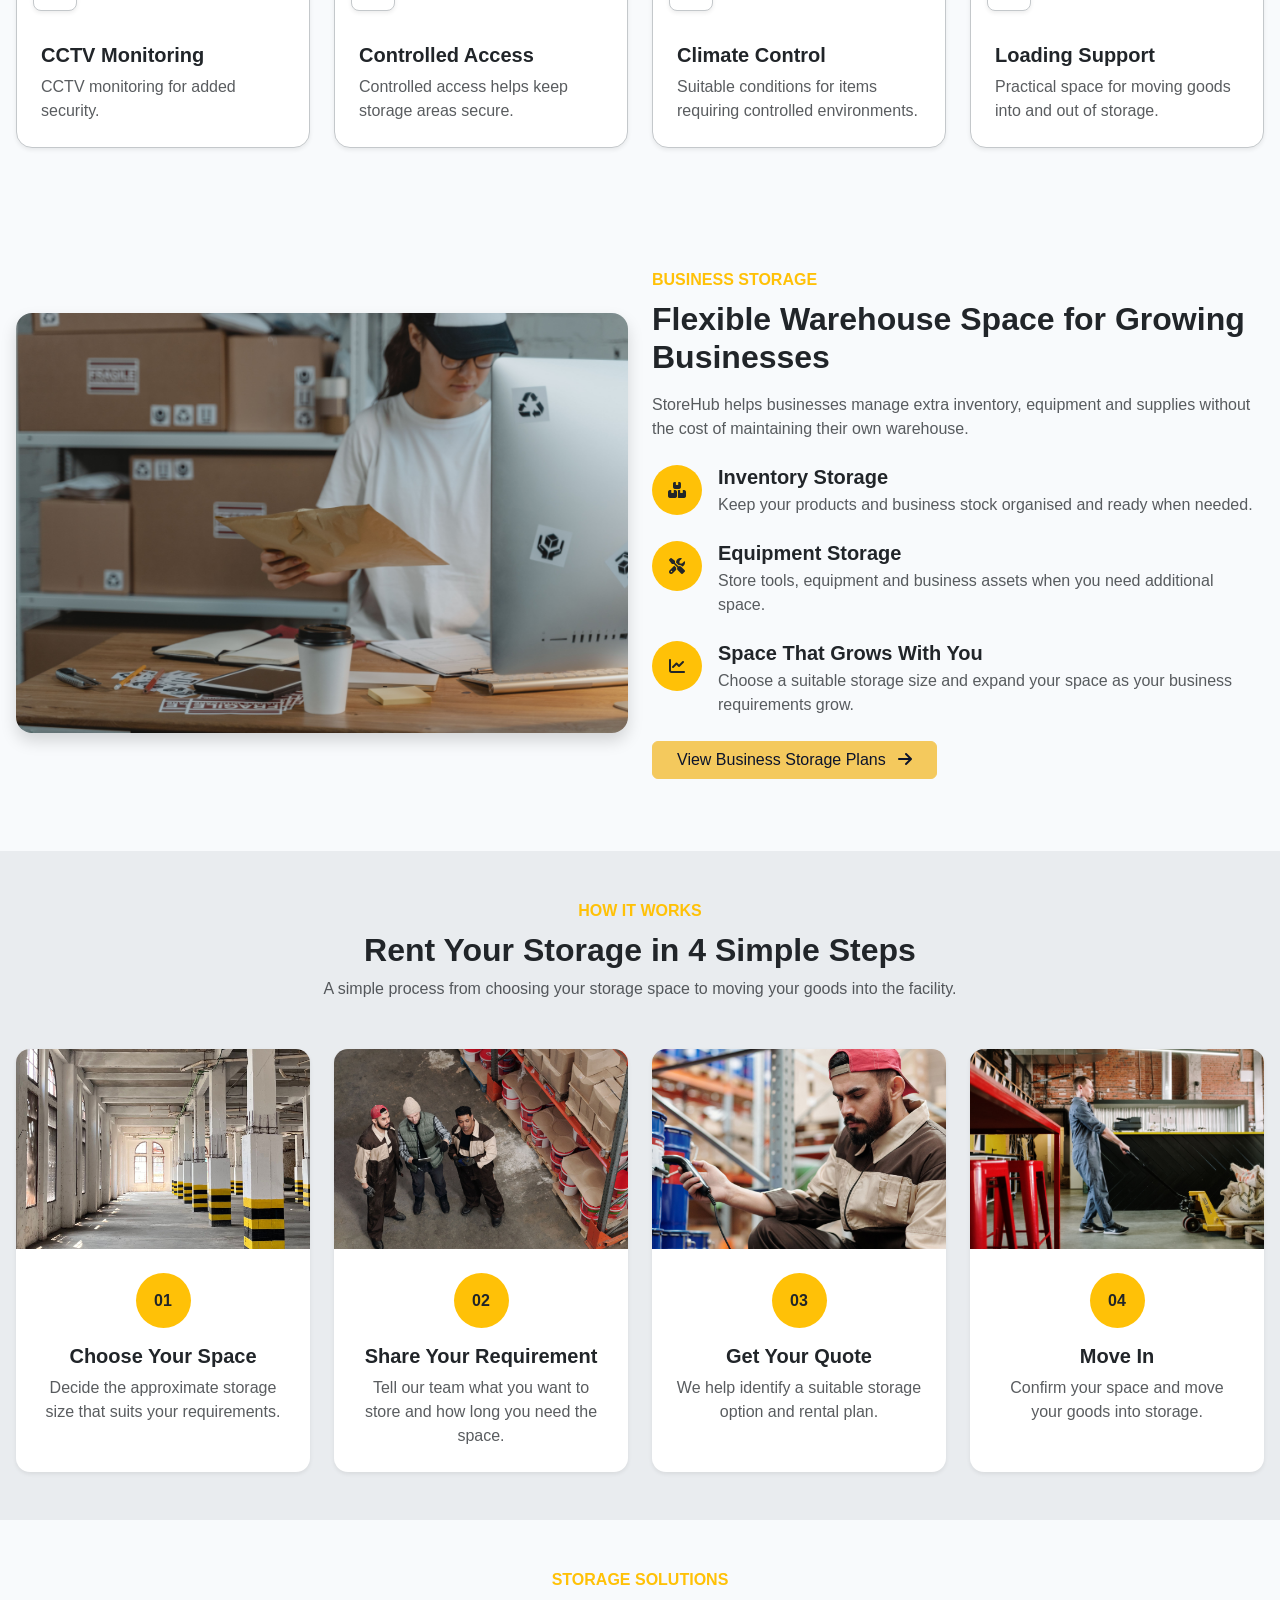
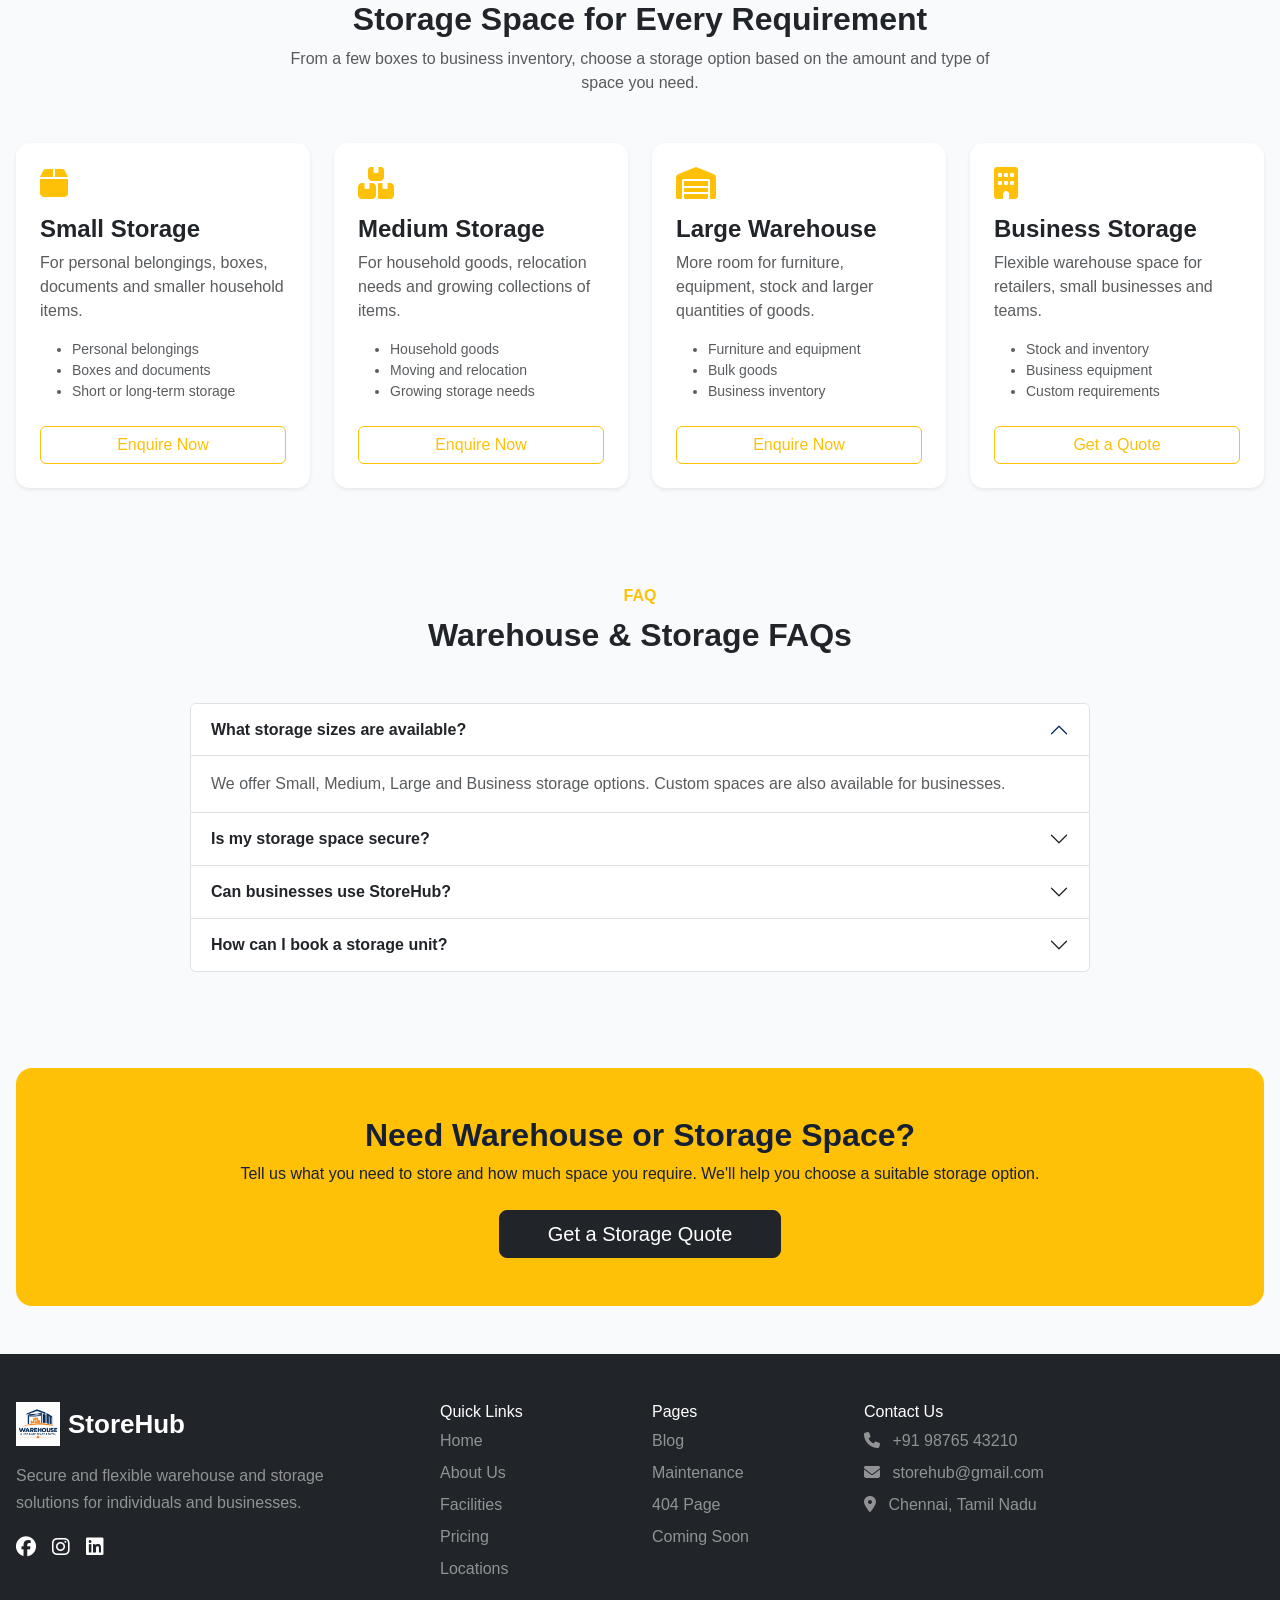
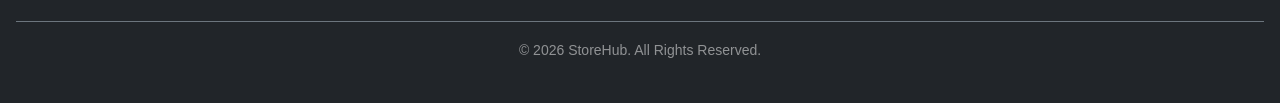
==== commit a008761c: "Update website" ====
--- a/index.html
+++ b/index.html
@@ -28,281 +28,185 @@
      NAVBAR
 ===================================================== -->
 
+<!-- =====================================================
+     MOBILE NAVBAR ALIGNMENT FIX (360px - 991px)
+===================================================== -->
+<style>
+    @media (max-width: 991.98px) {
+        /* Force container to hold brand on left and toggler on right in 1 row */
+        .navbar > .container {
+            display: flex !important;
+            flex-direction: row !important;
+            align-items: center !important;
+            justify-content: space-between !important;
+            flex-wrap: nowrap !important;
+        }
+
+        /* Lock Logo to the far LEFT */
+        .navbar-brand {
+            margin-left: 0 !important;
+            margin-right: auto !important;
+            justify-content: flex-start !important;
+            text-align: left !important;
+            width: auto !important;
+        }
+
+        /* Lock Hamburger to the far RIGHT */
+        .navbar-toggler {
+            margin-left: auto !important;
+            margin-right: 0 !important;
+        }
+    }
+    
+</style>
+
 <nav class="navbar navbar-expand-lg bg-body-tertiary border-bottom fixed-top">
-    <div class="container">
-
-        <!-- LOGO -->
+    <div class="container d-flex flex-row flex-nowrap align-items-center justify-content-between">
+
+        <!-- LOGO & BRAND NAME (SIDE BY SIDE ON THE SAME LINE) -->
         <a
             href="index.html"
-            class="navbar-brand d-flex align-items-center gap-2 fw-bold">
+            class="navbar-brand d-inline-flex flex-row flex-nowrap align-items-center gap-2 fw-bold text-nowrap m-0 p-0"
+            style="display: inline-flex !important; flex-direction: row !important; flex-wrap: nowrap !important; white-space: nowrap !important; align-items: center !important;">
 
             <img
                 src="assets/images/logo.png"
-                style="height:45px; width:auto; object-fit:contain;">
-
-            <span>StoreHub</span>
+                alt="StoreHub Logo"
+                style="height: 38px !important; width: auto !important; flex-shrink: 0 !important; display: inline-block !important;">
+
+            <span style="white-space: nowrap !important; display: inline-block !important; font-size: 20px !important; line-height: 1 !important;">StoreHub</span>
 
         </a>
 
 
-        <!-- MOBILE MENU -->
-   <button
-    class="navbar-toggler border-0 shadow-none"
-    type="button"
-    data-bs-toggle="collapse"
-    data-bs-target="#mainNavbar"
-    aria-controls="mainNavbar"
-    aria-expanded="false"
-    aria-label="Toggle navigation">
-
-    <i class="fa-solid fa-bars fs-3 text-white"></i>
-
-</button>
-
-
-        <!-- NAVIGATION -->
-        <div
-            class="collapse navbar-collapse"
-            id="mainNavbar">
-
+        <!-- MOBILE HAMBURGER BUTTON (IN SAME ROW ON THE RIGHT) -->
+        <button
+            class="navbar-toggler border-0 shadow-none ms-auto me-0"
+            type="button"
+            data-bs-toggle="collapse"
+            data-bs-target="#mainNavbar"
+            aria-controls="mainNavbar"
+            aria-expanded="false"
+            aria-label="Toggle navigation"
+            style="position: relative !important; top: auto !important; right: auto !important; transform: none !important;">
+
+            <i class="fa-solid fa-bars fs-3 text-white"></i>
+
+        </button>
+
+
+        <!-- NAVIGATION COLLAPSE -->
+        <div class="collapse navbar-collapse" id="mainNavbar">
             <ul class="navbar-nav mx-auto mb-2 mb-lg-0">
 
-                <!-- HOME -->
                 <li class="nav-item dropdown">
-
-                    <a
-                        class="nav-link dropdown-toggle active"
-                        href="#"
-                        role="button"
-                        data-bs-toggle="dropdown">
-
+                    <a class="nav-link dropdown-toggle active" href="#" role="button" data-bs-toggle="dropdown">
                         Home
-
                     </a>
-
                     <ul class="dropdown-menu">
-
+                        <li><a class="dropdown-item" href="index.html">Home 1</a></li>
+                        <li><a class="dropdown-item" href="index2.html">Home 2</a></li>
+                    </ul>
+                </li>
+
+                <li class="nav-item">
+                    <a class="nav-link" href="about.html">About</a>
+                </li>
+
+                <li class="nav-item">
+                    <a class="nav-link" href="facilities.html">Facilities</a>
+                </li>
+
+                <li class="nav-item">
+                    <a class="nav-link" href="pricing.html">Pricing</a>
+                </li>
+
+                <li class="nav-item">
+                    <a class="nav-link" href="locations.html">Locations</a>
+                </li>
+
+                <li class="nav-item">
+                    <a class="nav-link" href="blog.html">Blog</a>
+                </li>
+
+                <li class="nav-item dropdown">
+                    <a class="nav-link dropdown-toggle" href="#" role="button" data-bs-toggle="dropdown" aria-expanded="false">
+                        Pages
+                    </a>
+                    <ul class="dropdown-menu">
                         <li>
-                            <a
-                                class="dropdown-item"
-                                href="index.html">
-
-                                Home 1
-
+                            <a class="dropdown-item" href="maintenance.html">
+                                <i class="fa-solid fa-screwdriver-wrench me-2"></i>Maintenance
                             </a>
                         </li>
-
                         <li>
-                            <a
-                                class="dropdown-item"
-                                href="index2.html">
-
-                                Home 2
-
+                            <a class="dropdown-item" href="404.html">
+                                <i class="fa-solid fa-triangle-exclamation me-2"></i>404 Page
                             </a>
                         </li>
-
+                        <li>
+                            <a class="dropdown-item" href="coming-soon.html">
+                                <i class="fa-solid fa-rocket me-2"></i>Coming Soon
+                            </a>
+                        </li>
                     </ul>
-
                 </li>
 
-
-                <!-- FACILITIES -->
                 <li class="nav-item">
-
-                    <a
-                        class="nav-link"
-                        href="facilities.html">
-
-                        Facilities
-
-                    </a>
-
+                    <a class="nav-link" href="contact.html">Contact</a>
                 </li>
 
-
-                <!-- PRICING -->
-                <li class="nav-item">
-
-                    <a
-                        class="nav-link"
-                        href="pricing.html">
-
-                        Pricing
-
-                    </a>
-
-                </li>
-
-
-                <!-- LOCATIONS -->
-                <li class="nav-item">
-
-                    <a
-                        class="nav-link"
-                        href="locations.html">
-
-                        Locations
-
-                    </a>
-
-                </li>
-
-<!-- =====================================================
-     PAGES DROPDOWN
-===================================================== -->
-
-<li class="nav-item dropdown">
-
-    <a
-        class="nav-link dropdown-toggle"
-        href="#"
-        role="button"
-        data-bs-toggle="dropdown"
-        aria-expanded="false">
-
-        Pages
-
-    </a>
-
-
-    <ul class="dropdown-menu">
-
-        <!-- MAINTENANCE -->
-
-        <li>
-
-            <a
-                class="dropdown-item"
-                href="maintenance.html">
-
-                <i class="fa-solid fa-screwdriver-wrench me-2"></i>
-
-                Maintenance
-
-            </a>
-
-        </li>
-
-
-        <!-- 404 -->
-
-        <li>
-
-            <a
-                class="dropdown-item"
-                href="404.html">
-
-                <i class="fa-solid fa-triangle-exclamation me-2"></i>
-
-                404 Page
-
-            </a>
-
-        </li>
-
-
-        <!-- COMING SOON -->
-
-        <li>
-
-            <a
-                class="dropdown-item"
-                href="coming-soon.html">
-
-                <i class="fa-solid fa-rocket me-2"></i>
-
-                Coming Soon
-
-            </a>
-
-        </li>
-
-    </ul>
-
-</li>
-                <!-- CONTACT -->
-                <li class="nav-item">
-
-                    <a
-                        class="nav-link"
-                        href="contact.html">
-
-                        Contact
-
-                    </a>
-
-                </li>
-
             </ul>
 
-
-           
-           <!-- RIGHT SIDE -->
-<!-- RIGHT SIDE -->
-<!-- NEW -->
-<div class="d-flex align-items-center gap-2 navbar-actions">
-    <!-- RTL / LTR -->
+            <!-- RIGHT ACTIONS (RTL / THEME) -->
+            <div class="d-flex align-items-center gap-2 navbar-actions ms-auto">
+    <!-- RTL / LTR Button -->
     <button
         id="rtlToggle"
         type="button"
         class="btn d-flex align-items-center justify-content-center"
         style="
-            width:100px !important;
-            height:40px !important;
-            min-width:100px !important;
-            padding:0 !important;
-            margin:0 !important;
-            border:1px solid #6c757d !important;
-            border-radius:50px !important;
-            color:#fff !important;
-            background:#17233f !important;
-            box-shadow:none !important;
+            width: 100px !important;
+            height: 40px !important;
+            min-width: 100px !important;
+            padding: 0 !important;
+            margin: 0 !important;
+            border: 1px solid #6c757d !important;
+            border-radius: 50px !important;
+            color: #fff !important;
+            background: #17233f !important;
+            box-shadow: none !important;
         "
         title="Switch RTL / LTR">
-
         <i class="fa-solid fa-arrows-left-right"></i>
-
     </button>
 
-
-    <!-- DARK MODE -->
+    <!-- DARK MODE Button -->
     <button
         id="themeToggle"
         type="button"
         class="btn d-flex align-items-center justify-content-center"
         style="
-            width:100px !important;
-            height:40px !important;
-            min-width:100px !important;
-            padding:0 !important;
-            margin:0 !important;
-            border:1px solid #6c757d !important;
-            border-radius:50px !important;
-            color:#fff !important;
-            background:#17233f !important;
-            box-shadow:none !important;
+            width: 100px !important;
+            height: 40px !important;
+            min-width: 100px !important;
+            padding: 0 !important;
+            margin: 0 !important;
+            border: 1px solid #6c757d !important;
+            border-radius: 50px !important;
+            color: #fff !important;
+            background: #17233f !important;
+            box-shadow: none !important;
         "
         title="Toggle dark mode">
-
-        <i
-            id="themeIcon"
-            class="fa-solid fa-moon">
-        </i>
-
+        <i id="themeIcon" class="fa-solid fa-moon"></i>
     </button>
-
 </div>
 
         </div>
 
     </div>
-
 </nav>
-<style>
-    
-</style>
-
 <!-- =====================================================
      HERO
 ===================================================== -->
@@ -1195,265 +1099,143 @@
 <!-- =====================================================
      FOOTER
 ===================================================== -->
-
 <footer class="bg-dark text-white pt-5">
-
     <div class="container">
-
-
         <div class="row g-4 pb-4">
 
-
             <!-- BRAND -->
-
-         
-
-<div class="col-lg-4">
-
-    <!-- LOGO + BRAND NAME -->
-
-    <a
-        href="index.html"
-        class="text-white text-decoration-none d-inline-flex align-items-center gap-3 mb-3">
-
-        <img
-            src="assets/images/logo.png"
-            alt="StoreHub Logo"
-            style="
-                height:55px;
-                width:55px;
-                object-fit:contain;
-                display:block;
-            ">
-
-        <span
-            class="fw-bold"
-            style="
-                font-size:28px;
-                line-height:1;
-            ">
-
-            StoreHub
-
-        </span>
-
-    </a>
-
-
-    <!-- DESCRIPTION -->
-
-    <p
-        class="text-white-50 mb-3"
-        style="
-            max-width:360px;
-            line-height:1.7;
-        ">
-
-        Secure and flexible warehouse and storage
-        solutions for individuals and businesses.
-
-    </p>
-
-
-    <!-- SOCIAL ICONS -->
-
-    <div class="d-flex gap-3">
-
-        <a
-            href="#"
-            class="text-white"
-            aria-label="Facebook">
-
-            <i class="fa-brands fa-facebook"></i>
-
-        </a>
-
-
-        <a
-            href="#"
-            class="text-white"
-            aria-label="Instagram">
-
-            <i class="fa-brands fa-instagram"></i>
-
-        </a>
-
-
-        <a
-            href="#"
-            class="text-white"
-            aria-label="LinkedIn">
-
-            <i class="fa-brands fa-linkedin"></i>
-
-        </a>
-
+            <div class="col-lg-4">
+                <!-- LOGO + BRAND NAME -->
+                <a href="index.html" class="text-white text-decoration-none d-inline-flex align-items-center gap-2 mb-3">
+                    <img
+                        src="assets/images/logo.png"
+                        alt="StoreHub Logo"
+                        style="
+                            height: 44px;
+                            width: auto;
+                            max-height: 44px;
+                            object-fit: contain;
+                            display: block;
+                            flex-shrink: 0;
+                        ">
+                    <span
+                        class="fw-bold text-white"
+                        style="
+                            font-size: 26px;
+                            line-height: 1;
+                            margin: 0;
+                            padding: 0;
+                            display: flex;
+                            align-items: center;
+                        ">
+                        StoreHub
+                    </span>
+                </a>
+
+                <!-- DESCRIPTION -->
+                <p class="text-white-50 mb-3" style="max-width:360px; line-height:1.7;">
+                    Secure and flexible warehouse and storage solutions for individuals and businesses.
+                </p>
+
+                <!-- SOCIAL ICONS -->
+                <div class="d-flex gap-3">
+                    <a
+                        href="https://www.facebook.com/"
+                        target="_blank"
+                        rel="noopener noreferrer"
+                        class="text-white fs-5"
+                        aria-label="Facebook">
+                        <i class="fa-brands fa-facebook"></i>
+                    </a>
+
+                    <a
+                        href="https://www.instagram.com/"
+                        target="_blank"
+                        rel="noopener noreferrer"
+                        class="text-white fs-5"
+                        aria-label="Instagram">
+                        <i class="fa-brands fa-instagram"></i>
+                    </a>
+
+                    <a
+                        href="https://www.linkedin.com/"
+                        target="_blank"
+                        rel="noopener noreferrer"
+                        class="text-white fs-5"
+                        aria-label="LinkedIn">
+                        <i class="fa-brands fa-linkedin"></i>
+                    </a>
+                </div>
+            </div>
+
+            <!-- QUICK LINKS -->
+            <div class="col-6 col-lg-2">
+                <h6>Quick Links</h6>
+                <ul class="list-unstyled">
+                    <li class="mb-2">
+                        <a href="index.html" class="text-white-50 text-decoration-none">Home</a>
+                    </li>
+                    <li class="mb-2">
+                        <a href="about.html" class="text-white-50 text-decoration-none">About Us</a>
+                    </li>
+                    <li class="mb-2">
+                        <a href="facilities.html" class="text-white-50 text-decoration-none">Facilities</a>
+                    </li>
+                    <li class="mb-2">
+                        <a href="pricing.html" class="text-white-50 text-decoration-none">Pricing</a>
+                    </li>
+                    <li>
+                        <a href="locations.html" class="text-white-50 text-decoration-none">Locations</a>
+                    </li>
+                </ul>
+            </div>
+
+            <!-- PAGES -->
+            <div class="col-6 col-lg-2">
+                <h6>Pages</h6>
+                <ul class="list-unstyled">
+                    <li class="mb-2">
+                        <a href="blog.html" class="text-white-50 text-decoration-none">Blog</a>
+                    </li>
+                    <li class="mb-2">
+                        <a href="maintenance.html" class="text-white-50 text-decoration-none">Maintenance</a>
+                    </li>
+                    <li class="mb-2">
+                        <a href="404.html" class="text-white-50 text-decoration-none">404 Page</a>
+                    </li>
+                    <li>
+                        <a href="coming-soon.html" class="text-white-50 text-decoration-none">Coming Soon</a>
+                    </li>
+                </ul>
+            </div>
+
+            <!-- CONTACT -->
+            <div class="col-lg-4">
+                <h6>Contact Us</h6>
+                <p class="text-white-50 mb-2">
+                    <i class="fa-solid fa-phone me-2"></i>
+                    +91 98765 43210
+                </p>
+                <p class="text-white-50 mb-2">
+                    <i class="fa-solid fa-envelope me-2"></i>
+                    storehub@gmail.com
+                </p>
+                <p class="text-white-50">
+                    <i class="fa-solid fa-location-dot me-2"></i>
+                    Chennai, Tamil Nadu
+                </p>
+            </div>
+
+        </div>
+
+        <!-- COPYRIGHT -->
+        <div class="border-top border-secondary py-3 text-center">
+            <small class="text-white-50">
+                © 2026 StoreHub. All Rights Reserved.
+            </small>
+        </div>
     </div>
-
-</div>
-
-
-            <!-- QUICK LINKS -->
-
-            <div class="col-6 col-lg-2">
-
-                <h6>
-                    Quick Links
-                </h6>
-
-
-                <ul class="list-unstyled">
-
-                    <li class="mb-2">
-                        <a
-                            href="index.html"
-                            class="text-white-50 text-decoration-none">
-                            Home
-                        </a>
-                    </li>
-
-                    <li class="mb-2">
-                        <a
-                            href="facilities.html"
-                            class="text-white-50 text-decoration-none">
-                            Facilities
-                        </a>
-                    </li>
-
-                    <li class="mb-2">
-                        <a
-                            href="pricing.html"
-                            class="text-white-50 text-decoration-none">
-                            Pricing
-                        </a>
-                    </li>
-
-                    <li>
-                        <a
-                            href="locations.html"
-                            class="text-white-50 text-decoration-none">
-                            Locations
-                        </a>
-                    </li>
-
-                </ul>
-
-            </div>
-
-
-            <!-- PAGES -->
-
-            <div class="col-6 col-lg-2">
-
-                <h6>
-                    Pages
-                </h6>
-
-
-                <ul class="list-unstyled">
-
-                    <li class="mb-2">
-
-                        <a
-                            href="maintenance.html"
-                            class="text-white-50 text-decoration-none">
-
-                            Maintenance
-
-                        </a>
-
-                    </li>
-
-
-                    <li class="mb-2">
-
-                        <a
-                            href="404.html"
-                            class="text-white-50 text-decoration-none">
-
-                            404 Page
-
-                        </a>
-
-                    </li>
-
-
-                    <li>
-
-                        <a
-                            href="coming-soon.html"
-                            class="text-white-50 text-decoration-none">
-
-                            Coming Soon
-
-                        </a>
-
-                    </li>
-
-                </ul>
-
-            </div>
-
-
-            <!-- CONTACT -->
-
-            <div class="col-lg-4">
-
-                <h6>
-                    Contact Us
-                </h6>
-
-
-                <p class="text-white-50 mb-2">
-
-                    <i class="fa-solid fa-phone me-2"></i>
-
-                    +91 98765 43210
-
-                </p>
-
-
-                <p class="text-white-50 mb-2">
-
-                    <i class="fa-solid fa-envelope me-2"></i>
-
-                    storehub@gmail.com
-
-                </p>
-
-
-                <p class="text-white-50">
-
-                    <i class="fa-solid fa-location-dot me-2"></i>
-
-                    Chennai, Tamil Nadu
-
-                </p>
-
-            </div>
-
-
-        </div>
-
-
-        <!-- COPYRIGHT -->
-
-        <div
-            class="border-top border-secondary py-3 text-center">
-
-            <small class="text-white-50">
-
-                © 2026 StoreHub.
-                All Rights Reserved.
-
-            </small>
-
-        </div>
-
-    </div>
-
 </footer>
-
 
 
 <!-- Bootstrap JS -->
--- a/assets/css/style.css
+++ b/assets/css/style.css
@@ -4474,3 +4474,789 @@
     border-top-color: rgba(255, 255, 255, 0.1) !important;
   }
 }
+/* Centers all text and items inside the expanded mobile navbar */
+@media (max-width: 1199px) { /* Matches your new navbar-expand-xl breakpoint */
+  .navbar-collapse.show, 
+  .navbar-collapse.collapsing {
+    text-align: center !important;
+  }
+  
+  /* Center the navigation list items */
+  .navbar-collapse .navbar-nav {
+    align-items: center !important;
+    text-align: center !important;
+    width: 100%;
+  }
+
+  /* Center the right-side action buttons (RTL, Theme, Login) at the bottom of the menu */
+  .navbar-collapse .nav-actions {
+    justify-content: center !important;
+    margin: 15px auto 10px auto !important;
+    width: 100%;
+  }
+}
+/* =========================================================
+   STOREHUB ABOUT PAGE
+========================================================= */
+
+:root {
+    --storehub-green: #299548;
+    --storehub-dark: #14251c;
+    --storehub-light: #f5f8f6;
+}
+
+
+/* =========================================================
+   ABOUT HERO
+========================================================= */
+
+.about-hero {
+    min-height: 480px;
+    display: flex;
+    align-items: center;
+    position: relative;
+
+    background:
+        linear-gradient(
+            rgba(20, 37, 28, 0.82),
+            rgba(20, 37, 28, 0.82)
+        ),
+        url("../images/about.jpg");
+
+    background-size: cover;
+    background-position: center;
+}
+
+.about-hero-content {
+    max-width: 760px;
+}
+
+.about-hero h1 {
+    font-size: clamp(42px, 6vw, 70px);
+    line-height: 1.05;
+}
+
+.about-hero p {
+    font-size: 17px;
+    line-height: 1.8;
+    color: rgba(255, 255, 255, 0.85);
+}
+
+
+/* Breadcrumb */
+
+.about-hero .breadcrumb {
+    margin-bottom: 0;
+}
+
+.about-hero .breadcrumb-item,
+.about-hero .breadcrumb-item a {
+    color: #ffffff;
+    text-decoration: none;
+    font-size: 14px;
+}
+
+.about-hero .breadcrumb-item.active {
+    color: #9de0ad;
+}
+
+
+/* =========================================================
+   COMMON SECTION
+========================================================= */
+
+.about-section {
+    padding: 90px 0;
+}
+
+.about-section-label {
+    color: var(--storehub-green);
+    font-size: 14px;
+    font-weight: 700;
+    letter-spacing: 1px;
+    text-transform: uppercase;
+}
+
+.about-section-title {
+    font-size: clamp(30px, 4vw, 44px);
+    line-height: 1.2;
+}
+
+.about-section-text {
+    color: var(--bs-secondary-color);
+    line-height: 1.8;
+}
+
+
+/* =========================================================
+   ABOUT INTRO
+========================================================= */
+
+.about-image {
+    width: 100%;
+    height: 470px;
+    object-fit: cover;
+    border-radius: 18px;
+}
+
+.about-content {
+    padding-left: 25px;
+}
+
+.about-check {
+    display: flex;
+    gap: 12px;
+    margin-bottom: 18px;
+}
+
+.about-check-icon {
+    width: 28px;
+    height: 28px;
+    min-width: 28px;
+
+    border-radius: 50%;
+
+    background: rgba(41, 149, 72, 0.12);
+    color: var(--storehub-green);
+
+    display: flex;
+    align-items: center;
+    justify-content: center;
+}
+
+
+/* =========================================================
+   STATS
+========================================================= */
+
+.about-stats {
+    background: var(--storehub-dark);
+    color: #ffffff;
+}
+
+.about-stat {
+    text-align: center;
+    padding: 25px 15px;
+}
+
+.about-stat-number {
+    font-size: 42px;
+    font-weight: 800;
+    color: #8be39d;
+}
+
+.about-stat-title {
+    color: rgba(255, 255, 255, 0.75);
+    font-size: 14px;
+    margin-top: 5px;
+}
+
+
+/* =========================================================
+   WHY CHOOSE STOREHUB
+========================================================= */
+
+.about-feature-card {
+    height: 100%;
+    padding: 30px;
+
+    border: 1px solid var(--bs-border-color);
+    border-radius: 16px;
+
+    background: var(--bs-body-bg);
+
+    transition: 0.3s ease;
+}
+
+.about-feature-card:hover {
+    transform: translateY(-7px);
+    box-shadow: 0 15px 35px rgba(0, 0, 0, 0.08);
+}
+
+.about-feature-icon {
+    width: 58px;
+    height: 58px;
+
+    border-radius: 14px;
+
+    background: rgba(41, 149, 72, 0.12);
+    color: var(--storehub-green);
+
+    display: flex;
+    align-items: center;
+    justify-content: center;
+
+    font-size: 24px;
+
+    margin-bottom: 22px;
+}
+
+.about-feature-card h4 {
+    font-size: 19px;
+}
+
+.about-feature-card p {
+    color: var(--bs-secondary-color);
+    line-height: 1.7;
+    font-size: 14px;
+    margin-bottom: 0;
+}
+
+
+/* =========================================================
+   STORAGE SOLUTIONS
+========================================================= */
+
+.about-solutions-section {
+    background-color: var(--storehub-light);
+}
+
+[data-bs-theme="dark"] .about-solutions-section {
+    background-color: #101814;
+}
+
+.about-solution-card {
+    position: relative;
+    overflow: hidden;
+
+    border-radius: 16px;
+
+    height: 100%;
+    min-height: 300px;
+}
+
+.about-solution-card img {
+    width: 100%;
+    height: 100%;
+    min-height: 300px;
+
+    object-fit: cover;
+
+    transition: 0.4s ease;
+}
+
+.about-solution-card:hover img {
+    transform: scale(1.05);
+}
+
+.about-solution-overlay {
+    position: absolute;
+    inset: 0;
+
+    display: flex;
+    align-items: flex-end;
+
+    padding: 28px;
+
+    background:
+        linear-gradient(
+            transparent 25%,
+            rgba(20, 37, 28, 0.92)
+        );
+
+    color: #ffffff;
+}
+
+.about-solution-overlay h4 {
+    margin-bottom: 8px;
+}
+
+.about-solution-overlay p {
+    margin-bottom: 0;
+
+    color: rgba(255, 255, 255, 0.78);
+
+    font-size: 14px;
+}
+
+
+/* =========================================================
+   SECURITY SECTION
+========================================================= */
+
+.about-security-list {
+    list-style: none;
+    padding: 0;
+    margin: 0;
+}
+
+.about-security-list li {
+    display: flex;
+    align-items: flex-start;
+    gap: 15px;
+
+    margin-bottom: 20px;
+}
+
+.about-security-list i {
+    color: var(--storehub-green);
+    font-size: 20px;
+    margin-top: 2px;
+}
+
+
+/* =========================================================
+   HOW IT WORKS
+========================================================= */
+
+.about-process-card {
+    height: 100%;
+
+    padding: 28px;
+
+    border-radius: 16px;
+
+    border: 1px solid var(--bs-border-color);
+
+    background: var(--bs-body-bg);
+}
+
+.about-process-number {
+    width: 55px;
+    height: 55px;
+
+    display: flex;
+    align-items: center;
+    justify-content: center;
+
+    border-radius: 50%;
+
+    background: var(--storehub-green);
+    color: #ffffff;
+
+    font-weight: 800;
+    font-size: 18px;
+
+    margin-bottom: 20px;
+}
+
+.about-process-card h4 {
+    font-size: 19px;
+}
+
+.about-process-card p {
+    color: var(--bs-secondary-color);
+    font-size: 14px;
+    line-height: 1.7;
+}
+
+
+/* =========================================================
+   CTA
+========================================================= */
+
+.about-cta-section {
+    padding: 80px 0;
+}
+
+.about-cta-box {
+    background: var(--storehub-dark);
+    color: #ffffff;
+
+    border-radius: 22px;
+
+    padding: 60px 45px;
+}
+
+.about-cta-box p {
+    color: rgba(255, 255, 255, 0.75);
+
+    max-width: 650px;
+
+    margin: 15px auto 28px;
+
+    line-height: 1.8;
+}
+
+.about-btn {
+    background-color: var(--storehub-green);
+    border-color: var(--storehub-green);
+
+    color: #ffffff;
+
+    padding: 12px 25px;
+
+    border-radius: 8px;
+
+    font-weight: 600;
+}
+
+.about-btn:hover {
+    background-color: #237d3c;
+    border-color: #237d3c;
+    color: #ffffff;
+}
+
+
+/* =========================================================
+   ABOUT FOOTER
+========================================================= */
+
+.storehub-footer {
+    background-color: var(--storehub-dark);
+    color: #ffffff;
+}
+
+.storehub-footer-logo {
+    height: 42px;
+    width: auto;
+}
+
+.storehub-footer-title {
+    font-size: 17px;
+    margin-bottom: 20px;
+}
+
+.storehub-footer-text {
+    color: rgba(255, 255, 255, 0.65);
+    line-height: 1.8;
+    font-size: 14px;
+}
+
+.storehub-footer-links {
+    list-style: none;
+    padding: 0;
+    margin: 0;
+}
+
+.storehub-footer-links li {
+    margin-bottom: 11px;
+
+    color: rgba(255, 255, 255, 0.65);
+
+    font-size: 14px;
+}
+
+.storehub-footer-links a {
+    color: rgba(255, 255, 255, 0.65);
+
+    text-decoration: none;
+
+    font-size: 14px;
+
+    transition: 0.2s;
+}
+
+.storehub-footer-links a:hover {
+    color: #8be39d;
+}
+
+.storehub-footer-social {
+    width: 38px;
+    height: 38px;
+
+    display: inline-flex;
+    align-items: center;
+    justify-content: center;
+
+    border-radius: 50%;
+
+    background: rgba(255, 255, 255, 0.08);
+
+    color: #ffffff;
+
+    text-decoration: none;
+
+    margin-right: 5px;
+}
+
+.storehub-footer-social:hover {
+    background: var(--storehub-green);
+    color: #ffffff;
+}
+
+.storehub-footer-bottom {
+    border-top: 1px solid rgba(255, 255, 255, 0.1);
+
+    padding: 20px 0;
+
+    color: rgba(255, 255, 255, 0.55);
+
+    font-size: 13px;
+}
+
+
+/* =========================================================
+   RTL
+========================================================= */
+
+html[dir="rtl"] .about-content {
+    padding-left: 0;
+    padding-right: 25px;
+}
+
+html[dir="rtl"] .storehub-footer-social {
+    margin-right: 0;
+    margin-left: 5px;
+}
+
+
+/* =========================================================
+   TABLET
+========================================================= */
+
+@media (max-width: 991.98px) {
+
+    .about-content {
+        padding-left: 0;
+        margin-top: 35px;
+    }
+
+    html[dir="rtl"] .about-content {
+        padding-right: 0;
+    }
+
+    .about-section {
+        padding: 70px 0;
+    }
+
+    .about-hero {
+        min-height: 420px;
+    }
+
+}
+
+
+/* =========================================================
+   MOBILE
+========================================================= */
+
+@media (max-width: 767.98px) {
+
+    .about-hero {
+        min-height: 400px;
+        text-align: center;
+    }
+
+    .about-hero p {
+        font-size: 15px;
+    }
+
+    .about-hero .breadcrumb {
+        justify-content: center;
+    }
+
+    .about-section {
+        padding: 55px 0;
+    }
+
+    .about-image {
+        height: 320px;
+    }
+
+    .about-stat-number {
+        font-size: 34px;
+    }
+
+    .about-cta-box {
+        padding: 40px 22px;
+    }
+
+    .about-solution-card {
+        min-height: 260px;
+    }
+
+    .about-solution-card img {
+        min-height: 260px;
+    }
+
+}
+
+
+/* =========================================================
+   SMALL MOBILE
+========================================================= */
+
+@media (max-width: 575.98px) {
+
+    .about-hero {
+        min-height: 380px;
+    }
+
+    .about-hero h1 {
+        font-size: 42px;
+    }
+
+    .about-section-title {
+        font-size: 30px;
+    }
+
+    .about-feature-card,
+    .about-process-card {
+        padding: 23px;
+    }
+
+    .storehub-footer-bottom {
+        text-align: center;
+    }
+
+}
+/* =========================================================
+   FORCE LOGO, NAME & HAMBURGER ON THE EXACT SAME LINE (MOBILE)
+   ========================================================= */
+@media (max-width: 991.98px) {
+  /* 1. Header bar row */
+  .navbar > .container {
+    display: flex !important;
+    flex-direction: row !important;
+    flex-wrap: nowrap !important;
+    align-items: center !important;
+    justify-content: space-between !important;
+    padding-left: 15px !important;
+    padding-right: 15px !important;
+  }
+
+  /* 2. Brand (Logo Image + StoreHub Text SIDE-BY-SIDE) */
+  .navbar .navbar-brand {
+    display: inline-flex !important;
+    flex-direction: row !important;
+    flex-wrap: nowrap !important;
+    align-items: center !important;
+    white-space: nowrap !important;
+    gap: 10px !important;
+    margin: 0 !important;
+    padding: 0 !important;
+    width: auto !important;
+    flex-shrink: 0 !important;
+  }
+
+  /* 3. Logo Image */
+  .navbar .navbar-brand img {
+    height: 38px !important;
+    width: auto !important;
+    display: inline-block !important;
+    flex-shrink: 0 !important;
+    margin: 0 !important;
+  }
+
+  /* 4. Brand Name Text (Never drops below) */
+  .navbar .navbar-brand span {
+    display: inline-block !important;
+    white-space: nowrap !important;
+    font-size: 20px !important;
+    font-weight: 700 !important;
+    line-height: 1 !important;
+    margin: 0 !important;
+  }
+
+  /* 5. Hamburger Button (Placed in the same line on the right) */
+  .navbar .navbar-toggler {
+    position: relative !important;
+    top: auto !important;
+    right: auto !important;
+    transform: none !important;
+    margin-left: auto !important;
+    margin-right: 0 !important;
+    display: inline-flex !important;
+    align-items: center !important;
+    justify-content: center !important;
+    padding: 6px 10px !important;
+    flex-shrink: 0 !important;
+  }
+}
+#rtlToggle, #themeToggle {
+    display: flex !important;
+    align-items: center !important;
+    justify-content: center !important;
+}
+
+#rtlToggle i, #themeToggle i {
+    position: static !important;
+    margin: 0 !important;
+    line-height: 1 !important;
+}
+/* =========================================================
+   UNIVERSAL RESPONSIVE PADDING & ALIGNMENT FIX (LTR & RTL)
+   ========================================================= */
+
+/* 1. Prevent all horizontal overflow & side-scrolling */
+html, body {
+    width: 100% !important;
+    max-width: 100% !important;
+    overflow-x: hidden !important;
+    margin: 0 !important;
+    padding: 0 !important;
+}
+
+/* 2. Standardize Container Padding Across All Breakpoints */
+.container,
+.container-fluid {
+    width: 100% !important;
+    max-width: 1320px;
+    margin-inline: auto !important;
+    padding-inline: 16px !important; /* Perfect 16px edge padding */
+}
+
+/* 3. Fix Bootstrap Row & Column Alignment (Cards line up flush with headings) */
+section .row,
+main .row,
+.container > .row {
+    margin-inline: -12px !important; /* Restores Bootstrap gutter offset */
+}
+
+section .row > [class*="col-"],
+main .row > [class*="col-"],
+.container > .row > [class*="col-"] {
+    padding-inline: 12px !important; /* Consistent column spacing */
+}
+
+/* 4. Navbar Left & Right Alignment on Mobile (< 992px) */
+@media (max-width: 991.98px) {
+    /* Navbar bar: 16px padding on both sides */
+    .navbar {
+        padding-inline: 0 !important;
+    }
+    
+    .navbar > .container {
+        padding-inline: 16px !important;
+    }
+
+    /* Mobile Drawer: Clean, uniform 16px side padding instead of 28px */
+    .navbar .navbar-collapse,
+    #mainNavbar.navbar-collapse {
+        padding-inline: 16px !important;
+        padding-block: 1.25rem !important;
+        left: 0 !important;
+        right: 0 !important;
+        width: 100% !important;
+    }
+
+    /* Ensure Action Buttons fit properly on narrow 360px screens */
+    .navbar-actions {
+        width: 100% !important;
+        display: flex !important;
+        align-items: center !important;
+        justify-content: flex-start !important;
+        gap: 10px !important;
+        margin-inline-start: 0 !important;
+    }
+
+    .navbar-actions button {
+        flex: 1 1 auto !important;
+        max-width: 120px !important;
+    }
+}
+
+/* 5. Perfect RTL (Right-to-Left) Symmetrical Mirroring */
+html[dir="rtl"] .container,
+body.rtl-mode .container {
+    direction: rtl !important;
+    text-align: right !important;
+}
+
+html[dir="rtl"] .navbar > .container,
+body.rtl-mode .navbar > .container {
+    flex-direction: row-reverse !important;
+}
+
+html[dir="rtl"] .navbar-brand,
+body.rtl-mode .navbar-brand {
+    margin-inline-end: 0 !important;
+    margin-inline-start: auto !important;
+}
+
+html[dir="rtl"] .navbar-toggler,
+body.rtl-mode .navbar-toggler {
+    margin-inline-start: 0 !important;
+    margin-inline-end: auto !important;
+}
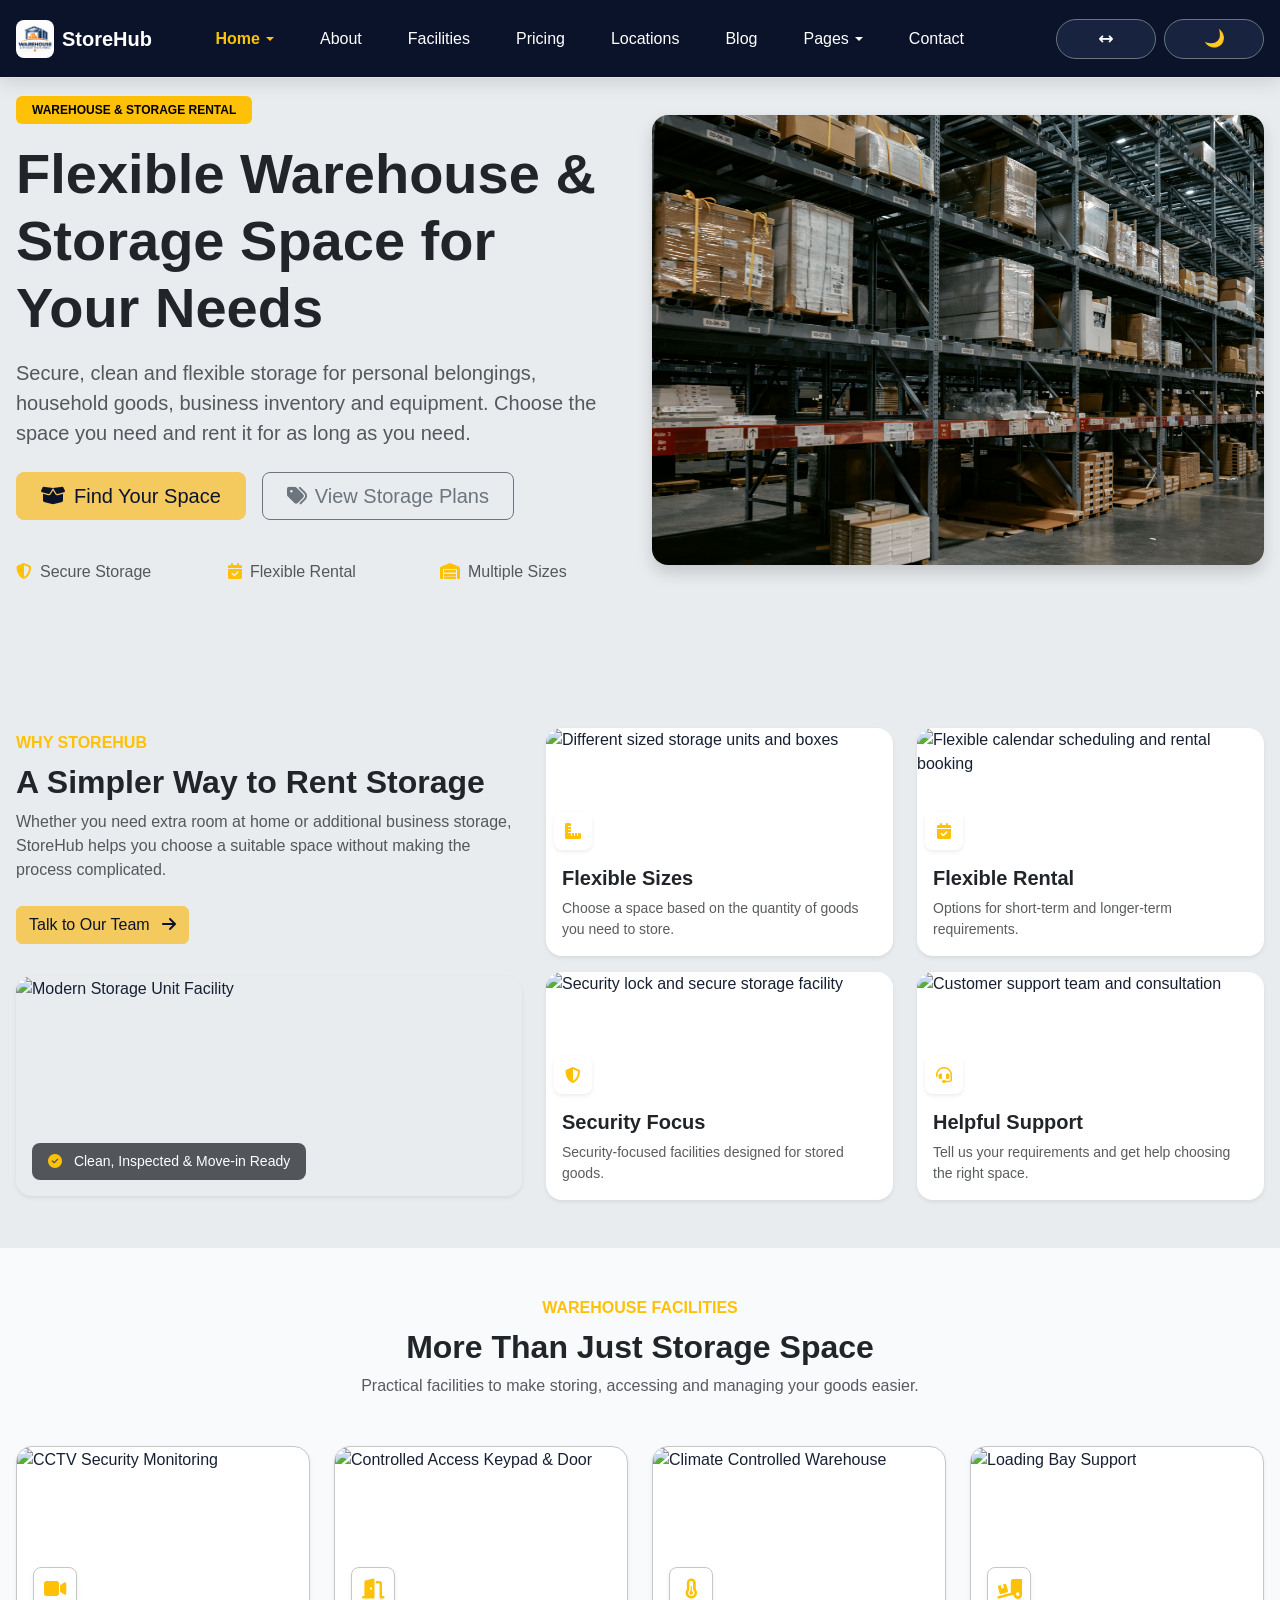
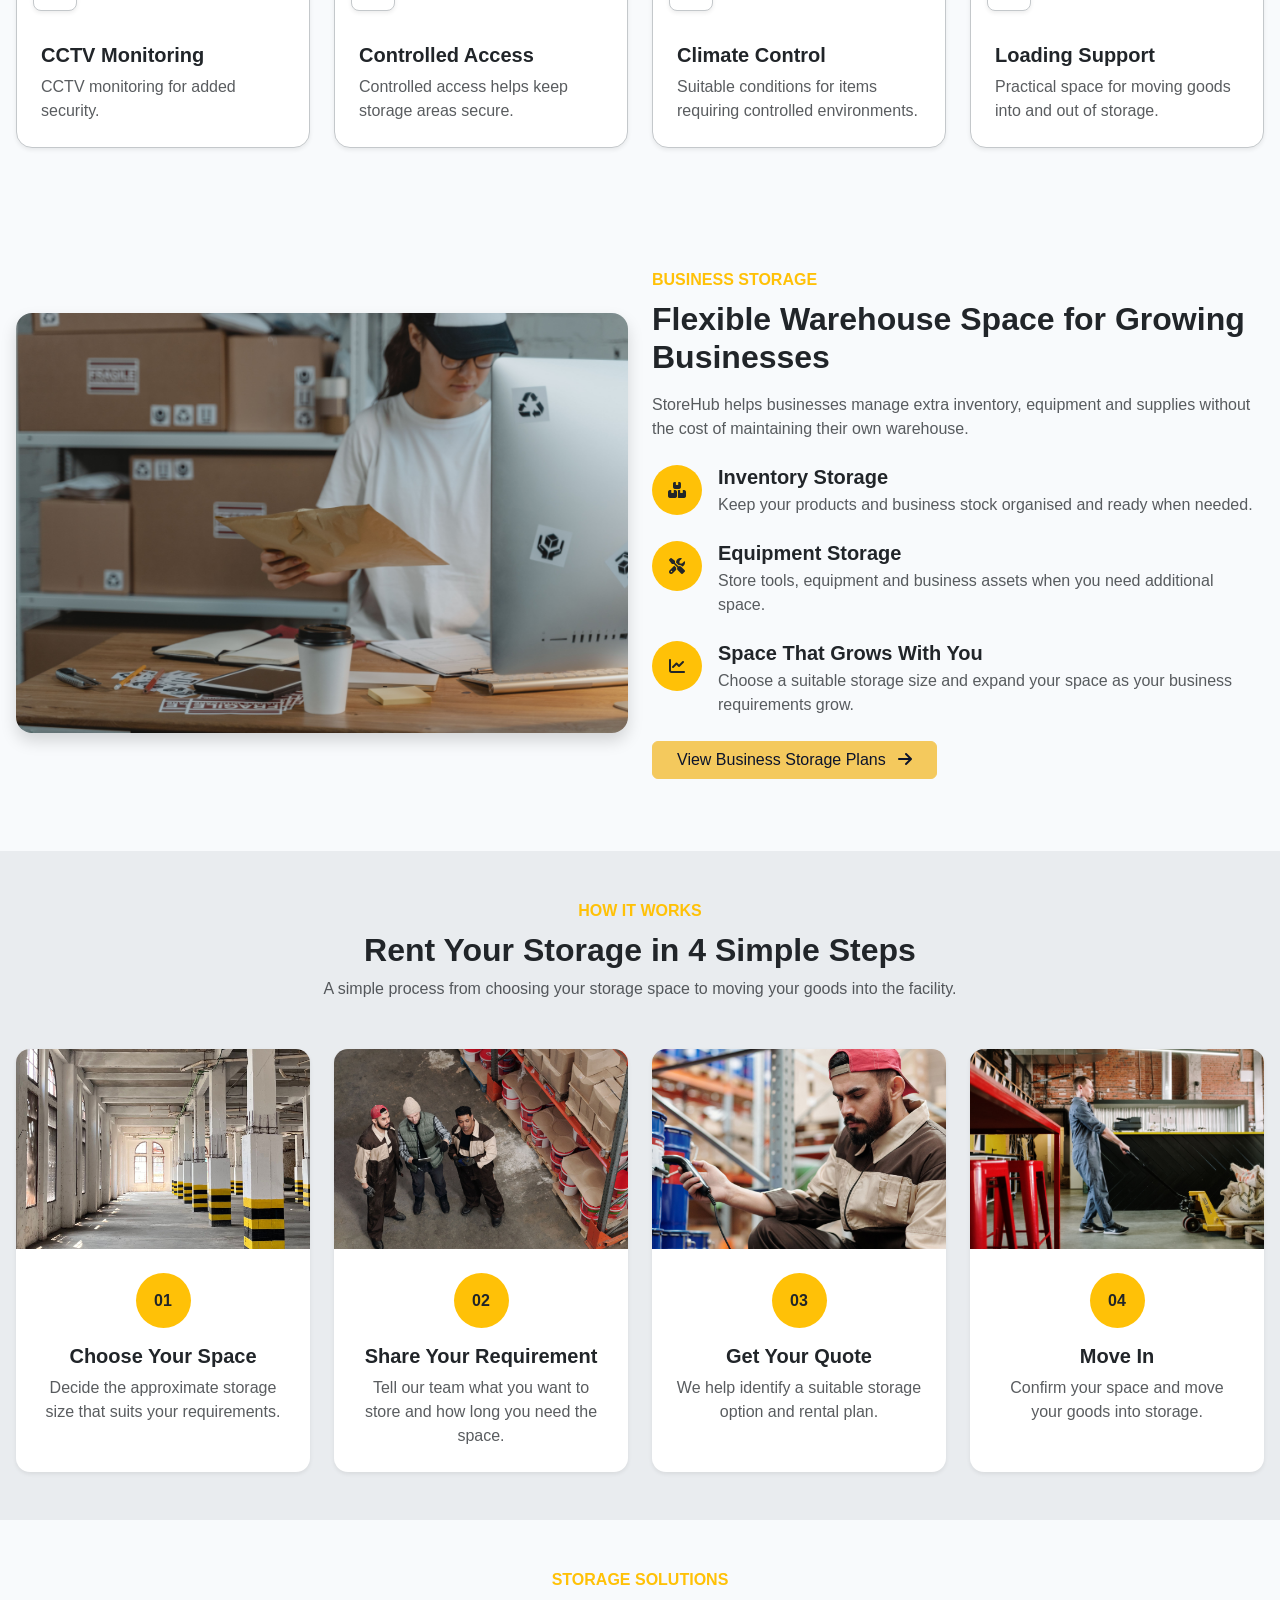
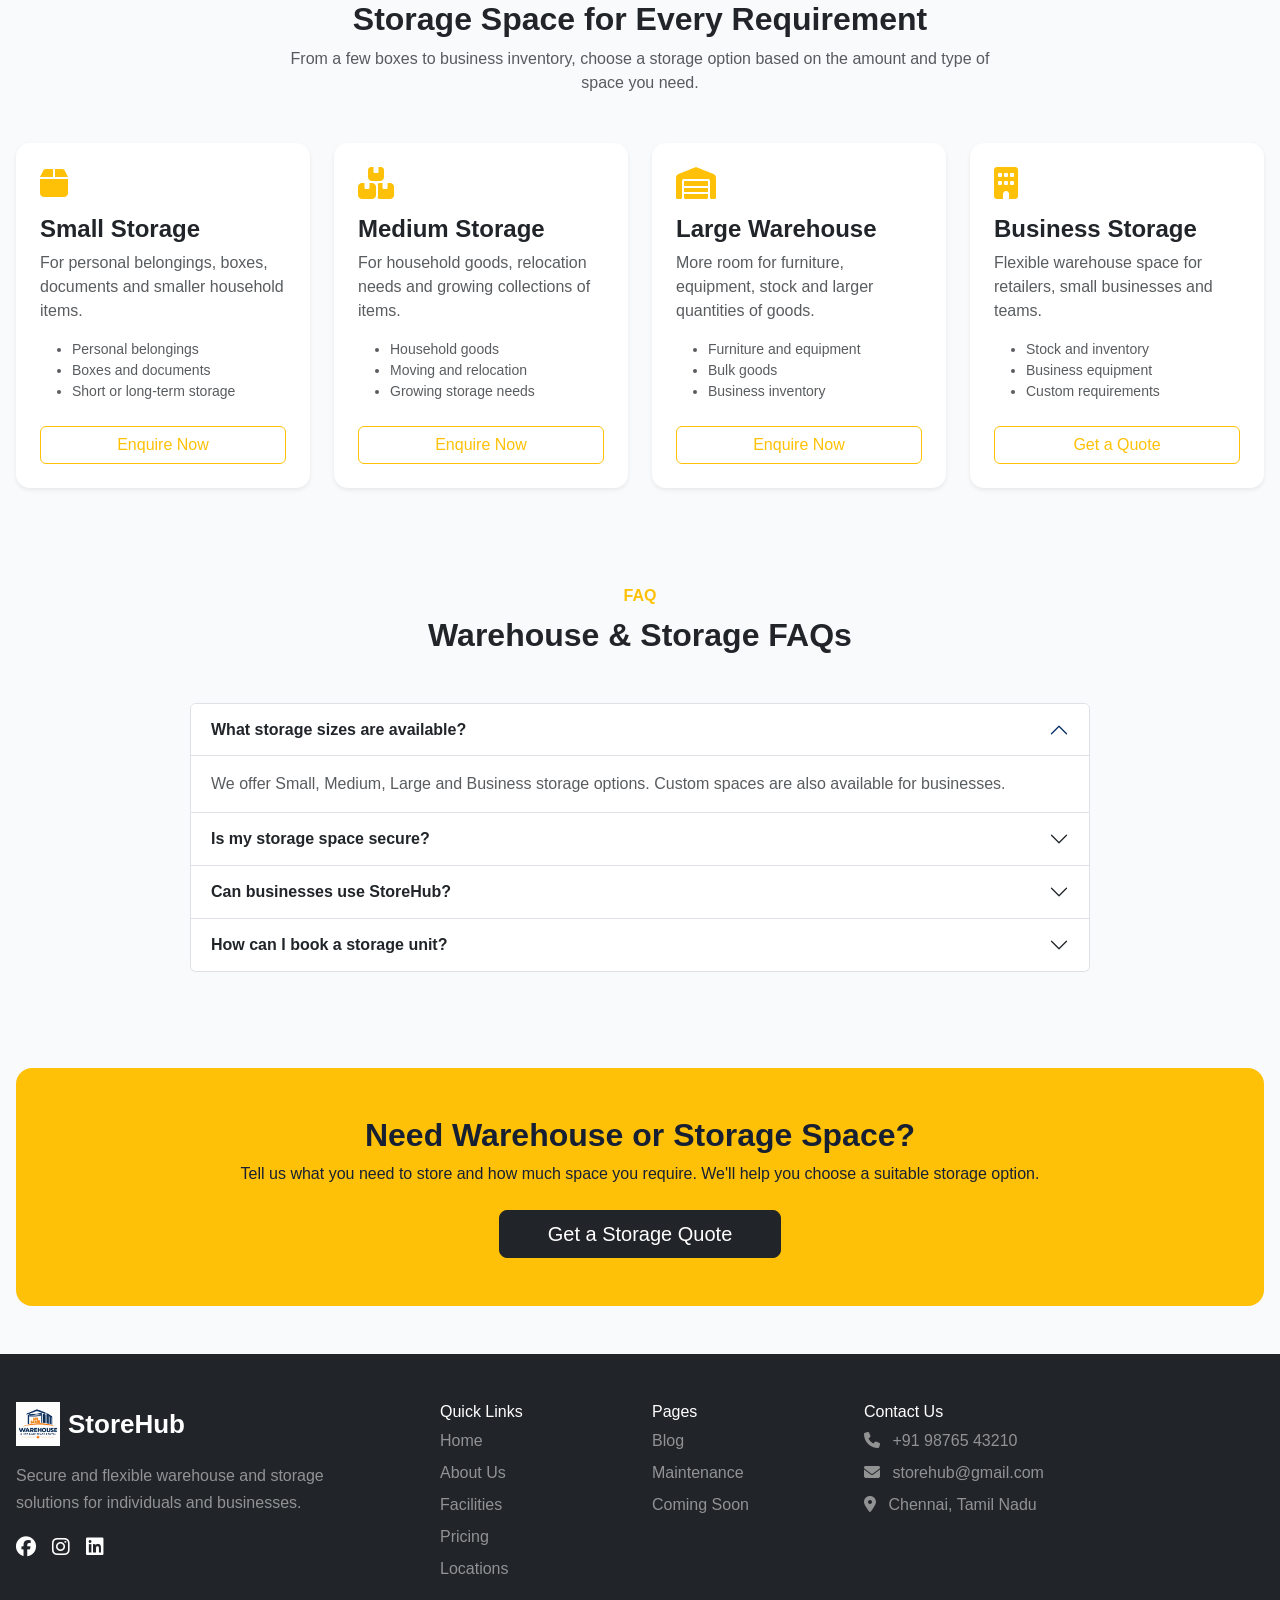
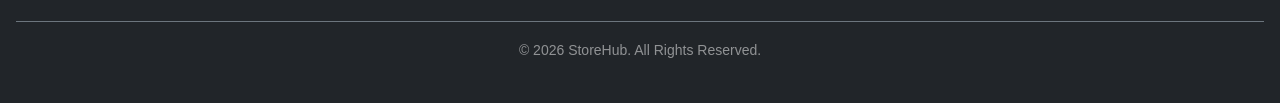
==== commit 0a1d422e: "Update website" ====
--- a/index.html
+++ b/index.html
@@ -139,11 +139,7 @@
                                 <i class="fa-solid fa-screwdriver-wrench me-2"></i>Maintenance
                             </a>
                         </li>
-                        <li>
-                            <a class="dropdown-item" href="404.html">
-                                <i class="fa-solid fa-triangle-exclamation me-2"></i>404 Page
-                            </a>
-                        </li>
+                        
                         <li>
                             <a class="dropdown-item" href="coming-soon.html">
                                 <i class="fa-solid fa-rocket me-2"></i>Coming Soon
@@ -1200,9 +1196,7 @@
                     <li class="mb-2">
                         <a href="maintenance.html" class="text-white-50 text-decoration-none">Maintenance</a>
                     </li>
-                    <li class="mb-2">
-                        <a href="404.html" class="text-white-50 text-decoration-none">404 Page</a>
-                    </li>
+                    
                     <li>
                         <a href="coming-soon.html" class="text-white-50 text-decoration-none">Coming Soon</a>
                     </li>
--- a/assets/css/style.css
+++ b/assets/css/style.css
@@ -5259,4 +5259,8 @@
 body.rtl-mode .navbar-toggler {
     margin-inline-start: 0 !important;
     margin-inline-end: auto !important;
+}
+body.dark-mode .bg-warning i,
+[data-bs-theme="dark"] .bg-warning i {
+    color: #0B132B !important;
 }
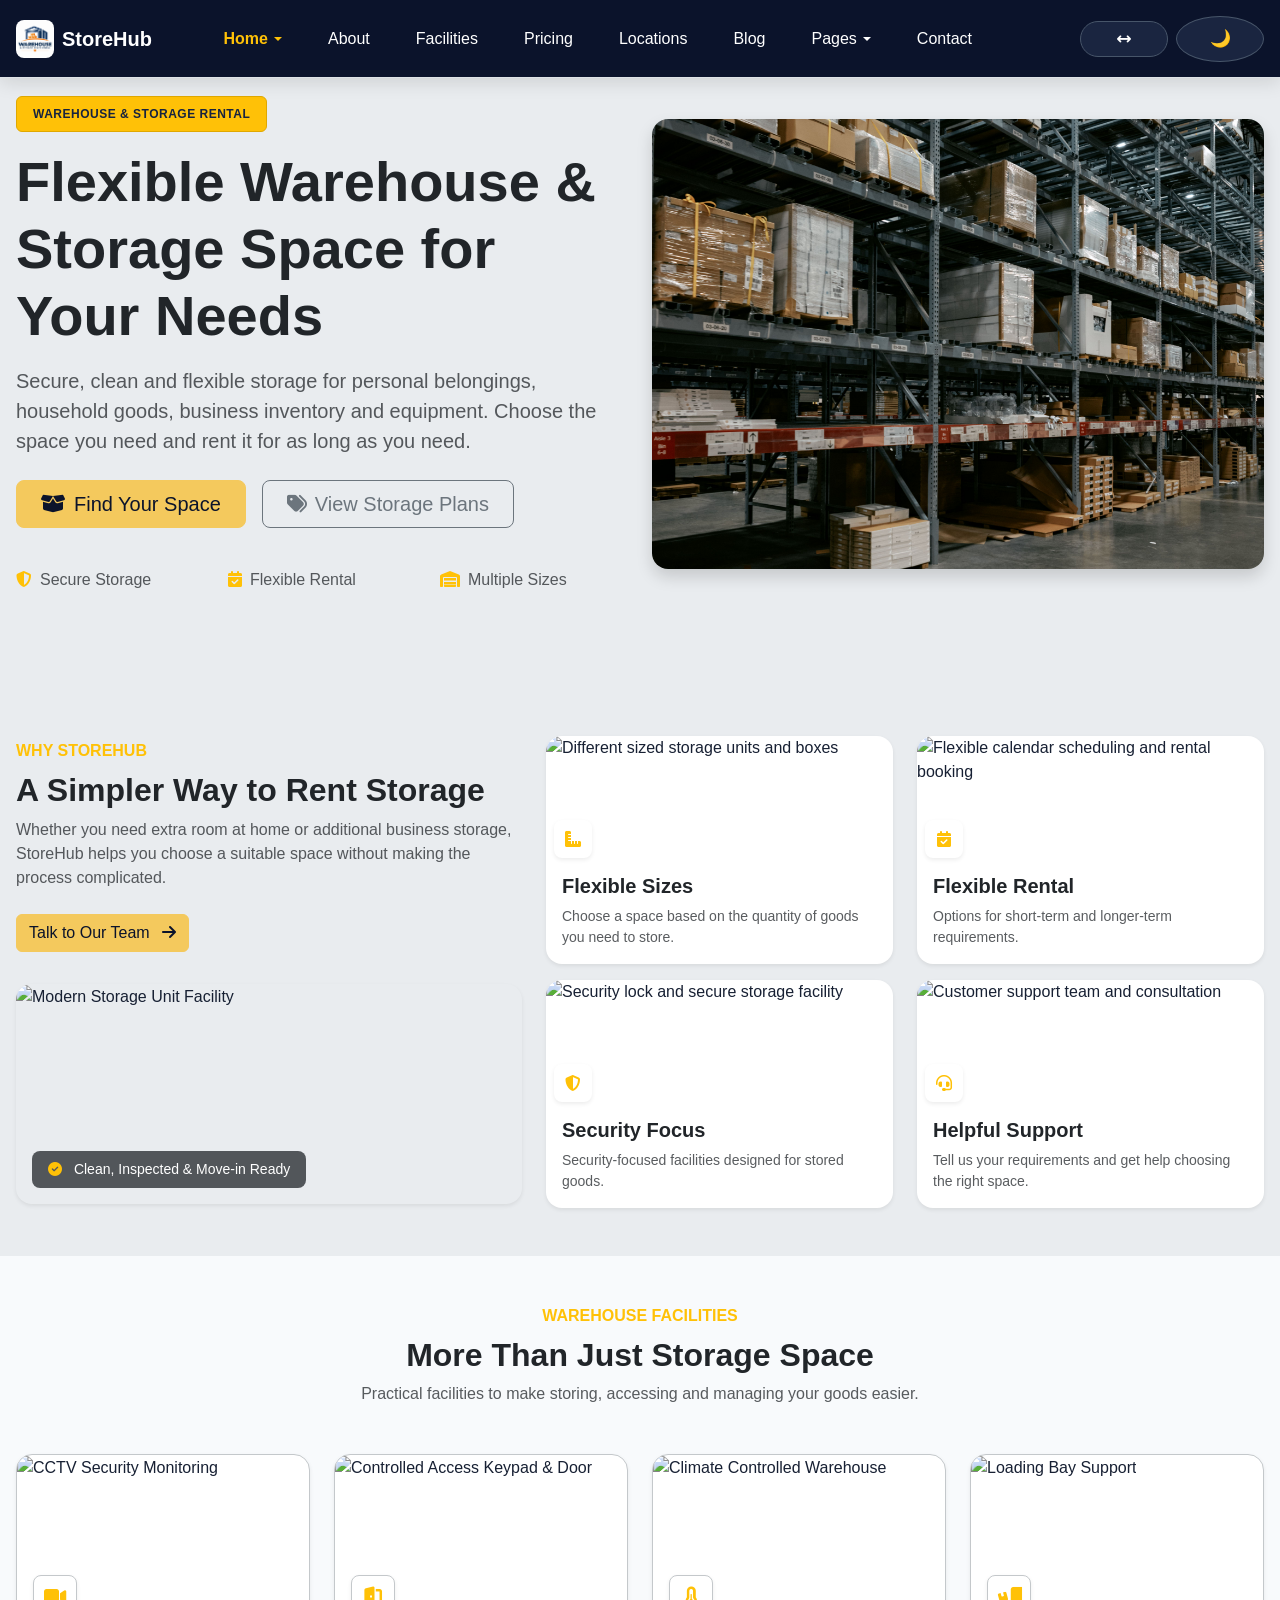
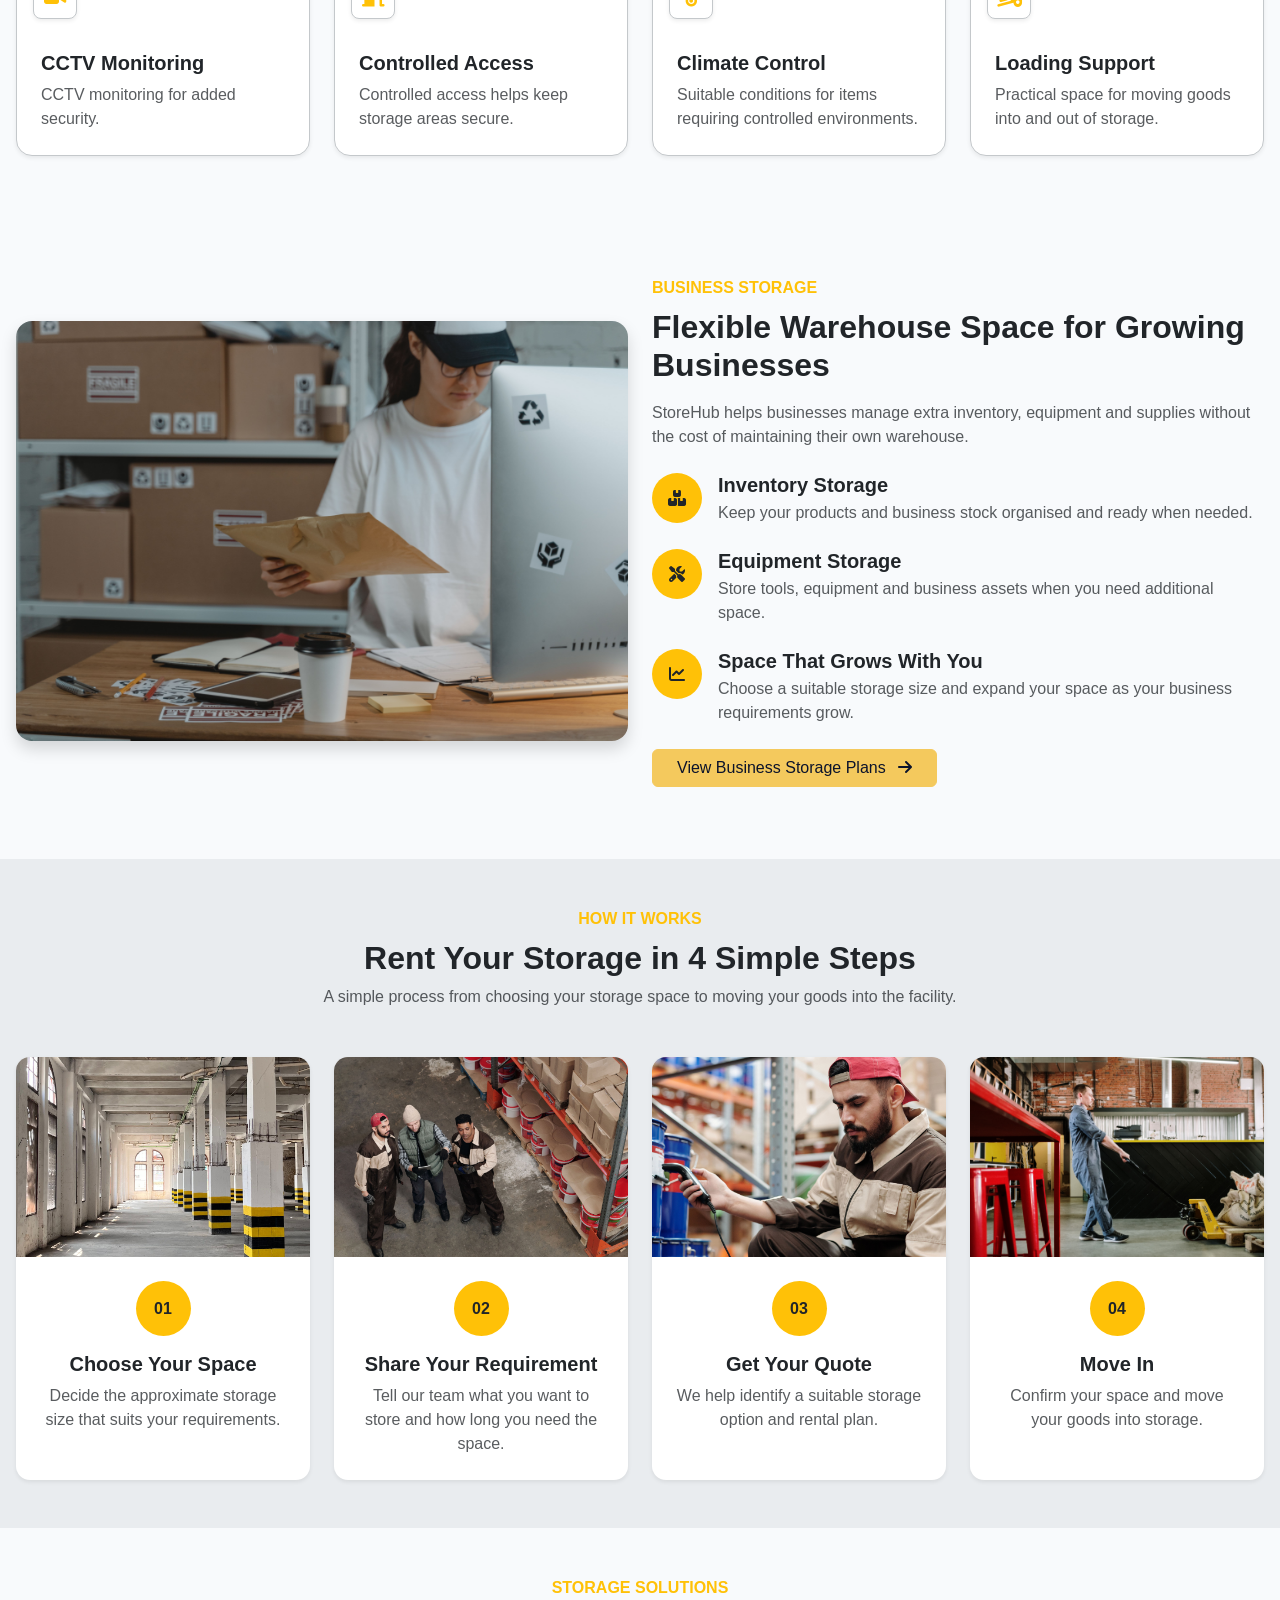
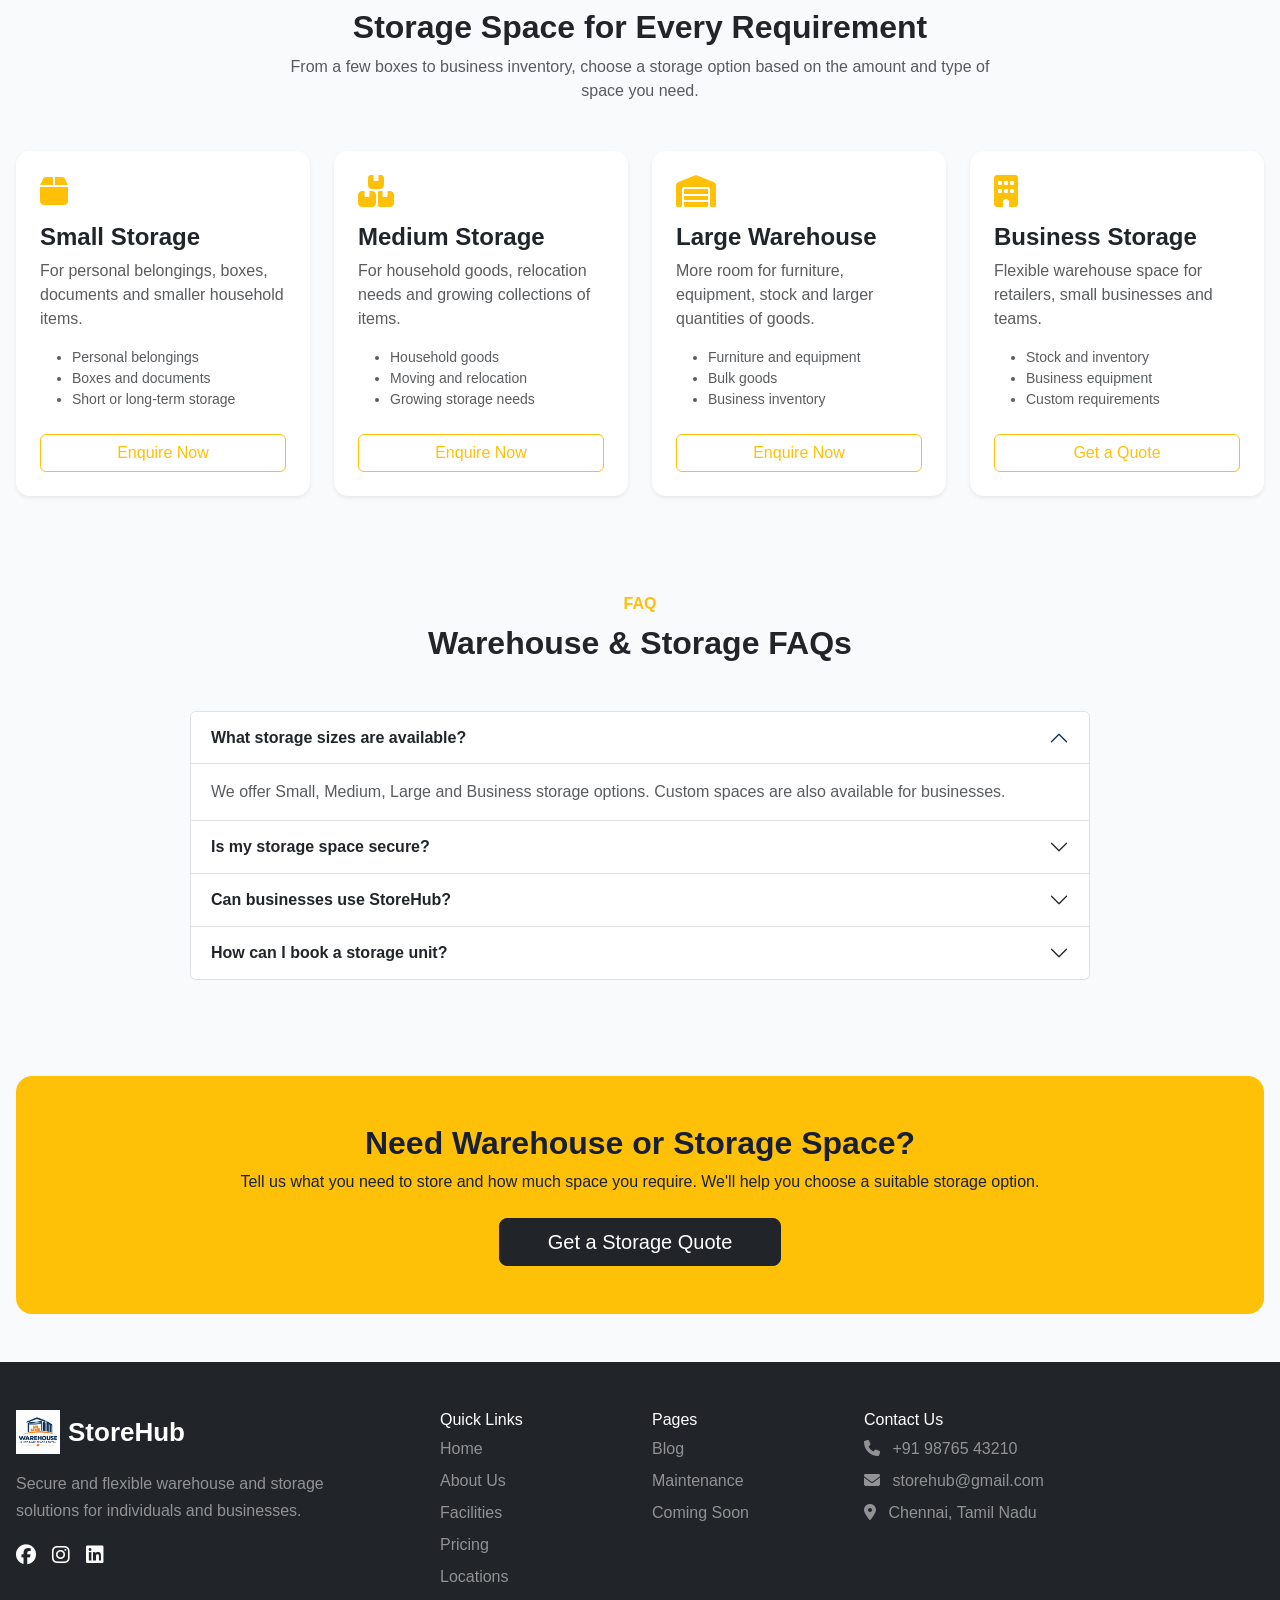
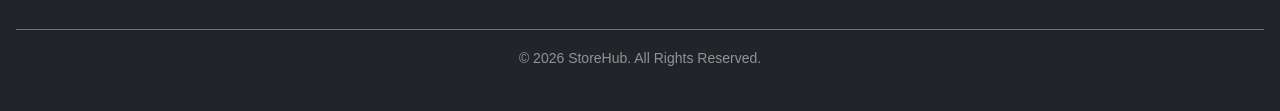
==== commit 2fcc22d3: "Update website" ====
--- a/index.html
+++ b/index.html
@@ -154,28 +154,33 @@
 
             </ul>
 
-            <!-- RIGHT ACTIONS (RTL / THEME) -->
-            <div class="d-flex align-items-center gap-2 navbar-actions ms-auto">
+      <!-- RIGHT ACTIONS (RTL / THEME) -->
+<div class="d-flex align-items-center gap-2 navbar-actions ms-auto flex-shrink-0">
+
     <!-- RTL / LTR Button -->
     <button
         id="rtlToggle"
         type="button"
         class="btn d-flex align-items-center justify-content-center"
         style="
-            width: 100px !important;
-            height: 40px !important;
-            min-width: 100px !important;
-            padding: 0 !important;
-            margin: 0 !important;
-            border: 1px solid #6c757d !important;
-            border-radius: 50px !important;
-            color: #fff !important;
-            background: #17233f !important;
-            box-shadow: none !important;
+            width: 88px;
+            height: 36px;
+            min-width: 88px;
+            padding: 0;
+            margin: 0;
+            border: 1px solid #596273;
+            border-radius: 50px;
+            color: #fff;
+            background: #17233f;
+            box-shadow: none;
         "
-        title="Switch RTL / LTR">
+        title="Switch RTL / LTR"
+        aria-label="Switch RTL / LTR">
+
         <i class="fa-solid fa-arrows-left-right"></i>
+
     </button>
+
 
     <!-- DARK MODE Button -->
     <button
@@ -183,20 +188,24 @@
         type="button"
         class="btn d-flex align-items-center justify-content-center"
         style="
-            width: 100px !important;
-            height: 40px !important;
-            min-width: 100px !important;
-            padding: 0 !important;
-            margin: 0 !important;
-            border: 1px solid #6c757d !important;
-            border-radius: 50px !important;
-            color: #fff !important;
-            background: #17233f !important;
-            box-shadow: none !important;
+            width: 88px;
+            height: 36px;
+            min-width: 88px;
+            padding: 0;
+            margin: 0;
+            border: 1px solid #596273;
+            border-radius: 50px;
+            color: #fff;
+            background: #17233f;
+            box-shadow: none;
         "
-        title="Toggle dark mode">
-        <i id="themeIcon" class="fa-solid fa-moon"></i>
+        title="Toggle dark mode"
+        aria-label="Toggle dark mode">
+
+        <i id="themeIcon" class="fa-solid fa-sun"></i>
+
     </button>
+
 </div>
 
         </div>
@@ -210,8 +219,23 @@
 <div class="container py-5">
 <div class="row align-items-center g-5">
 <div class="col-lg-6">
-<span class="badge text-bg-warning mb-3 px-3 py-2">WAREHOUSE &amp; STORAGE RENTAL</span>
-<h1 class="display-4 fw-bold text-body">Flexible Warehouse &amp;<br>Storage Space for Your Needs</h1>
+<!-- HERO BADGE -->
+<span
+    class="badge mb-3 px-3 py-2"
+    style="
+        display: inline-block;
+        background-color: #ffc107 !important;
+        color: #17233f !important;
+        font-size: 12px;
+        font-weight: 700;
+        letter-spacing: 0.5px;
+        border: 1px solid #e0a800;
+        border-radius: 6px;
+        line-height: 1.5;
+        opacity: 1 !important;
+    ">
+    WAREHOUSE &amp; STORAGE RENTAL
+</span><h1 class="display-4 fw-bold text-body">Flexible Warehouse &amp;<br>Storage Space for Your Needs</h1>
 <p class="lead text-body-secondary mt-3">Secure, clean and flexible storage for personal belongings, household goods, business inventory and equipment. Choose the space you need and rent it for as long as you need.</p>
 <div class="d-flex gap-3 flex-wrap mt-4">
 <a href="contact.html" class="btn btn-warning btn-lg px-4"><i class="fa-solid fa-box-open me-2"></i>Find Your Space</a>
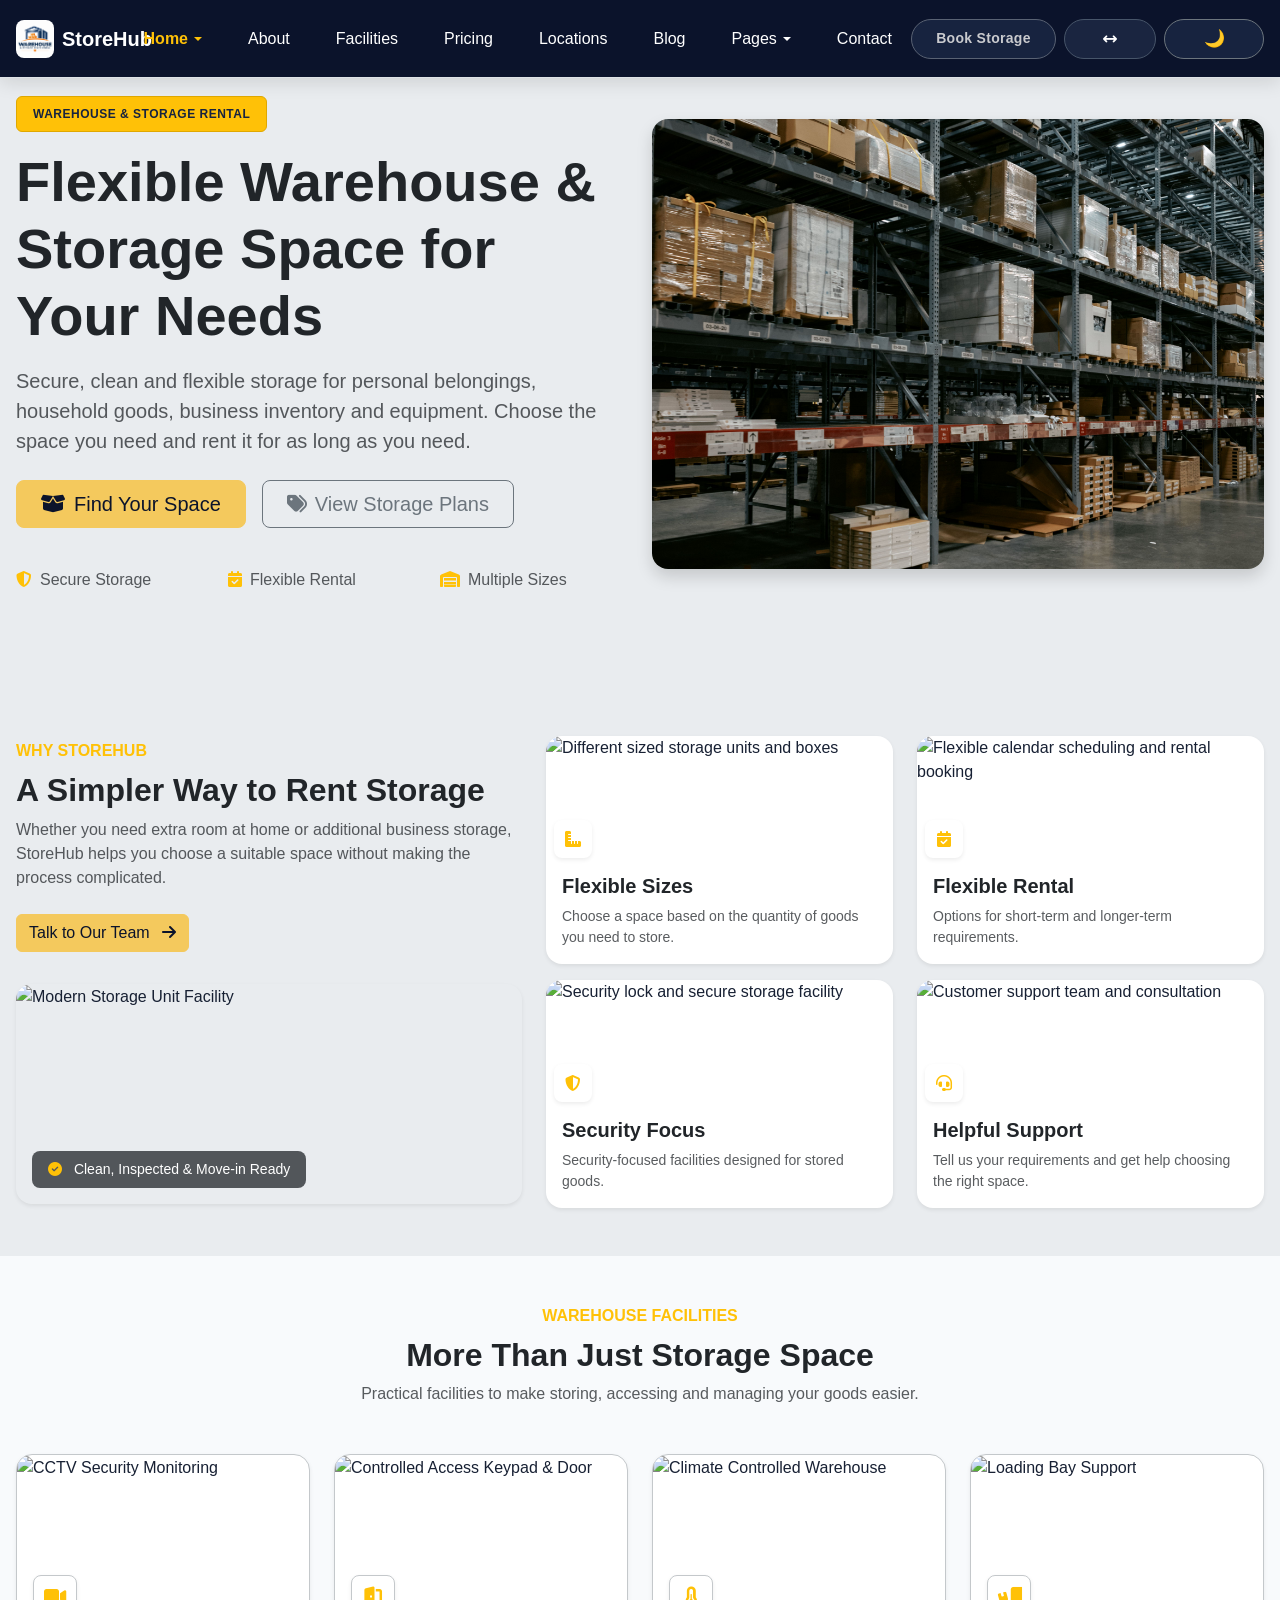
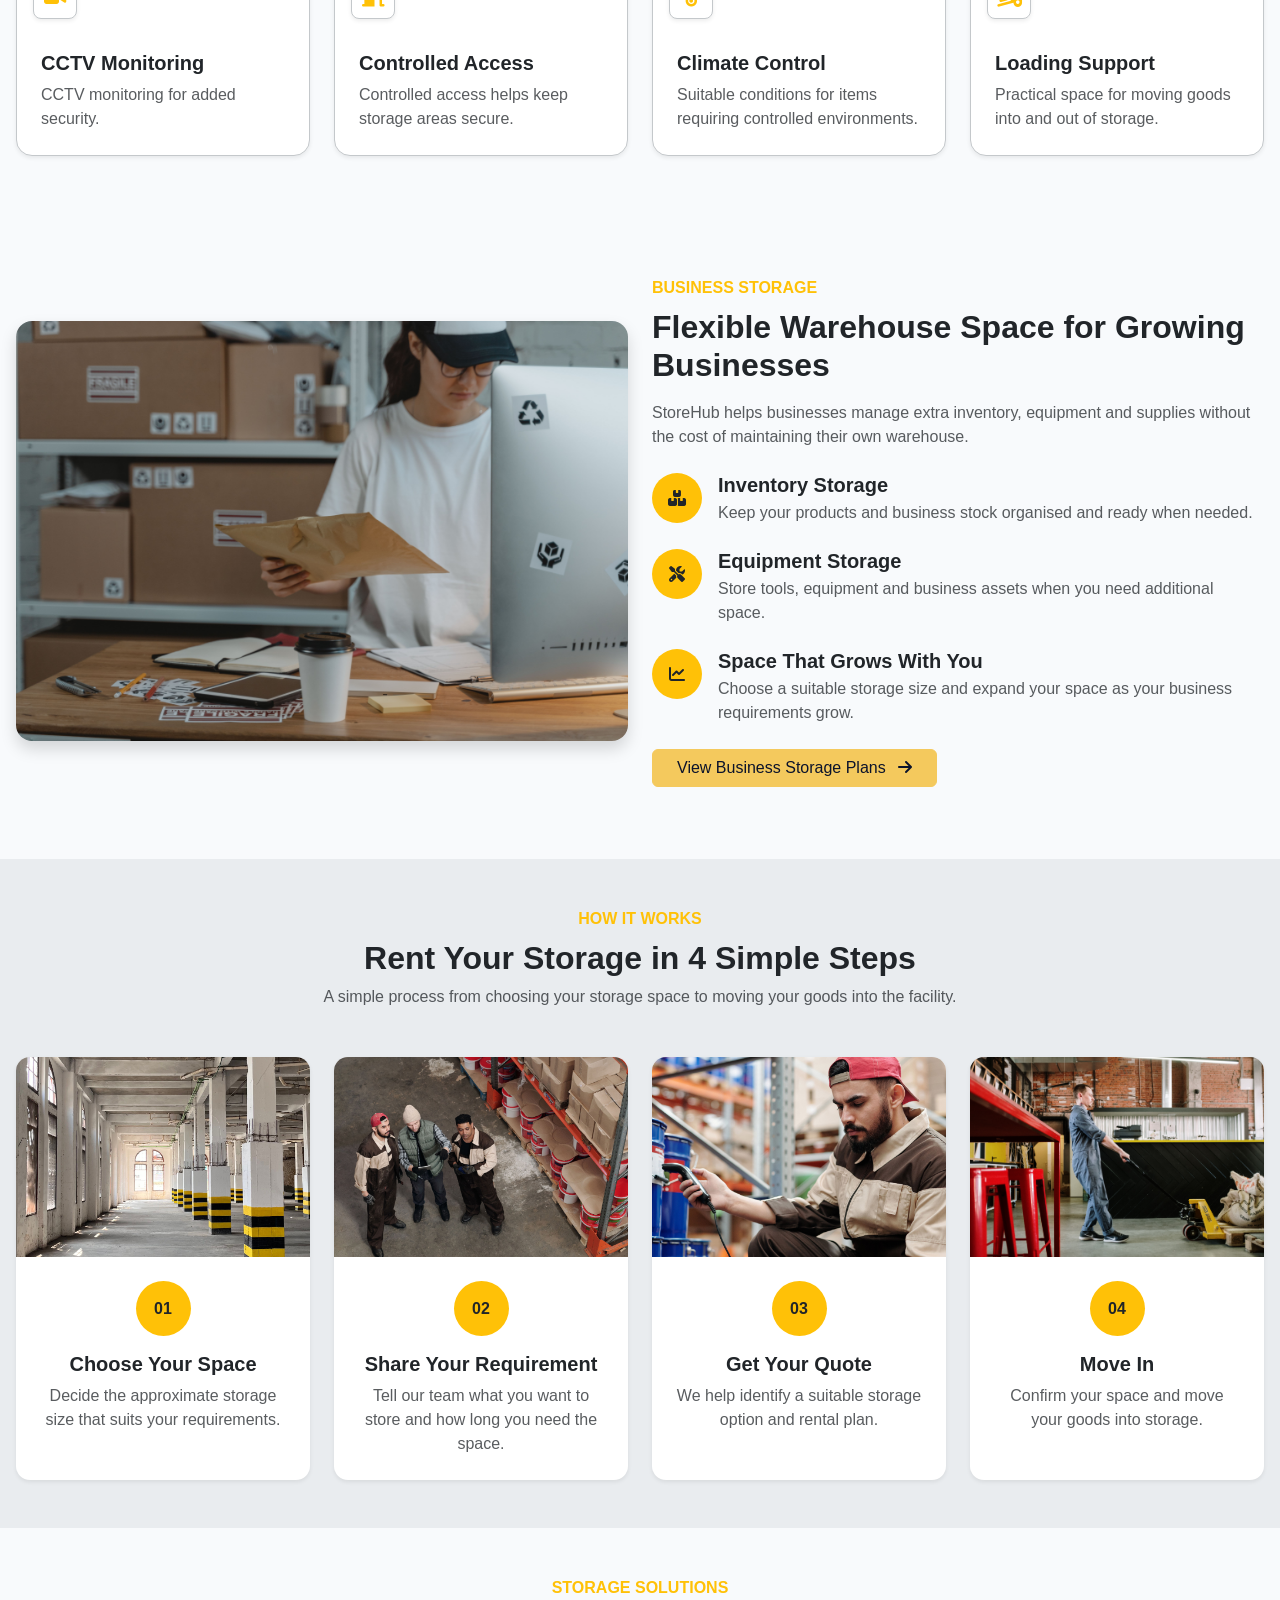
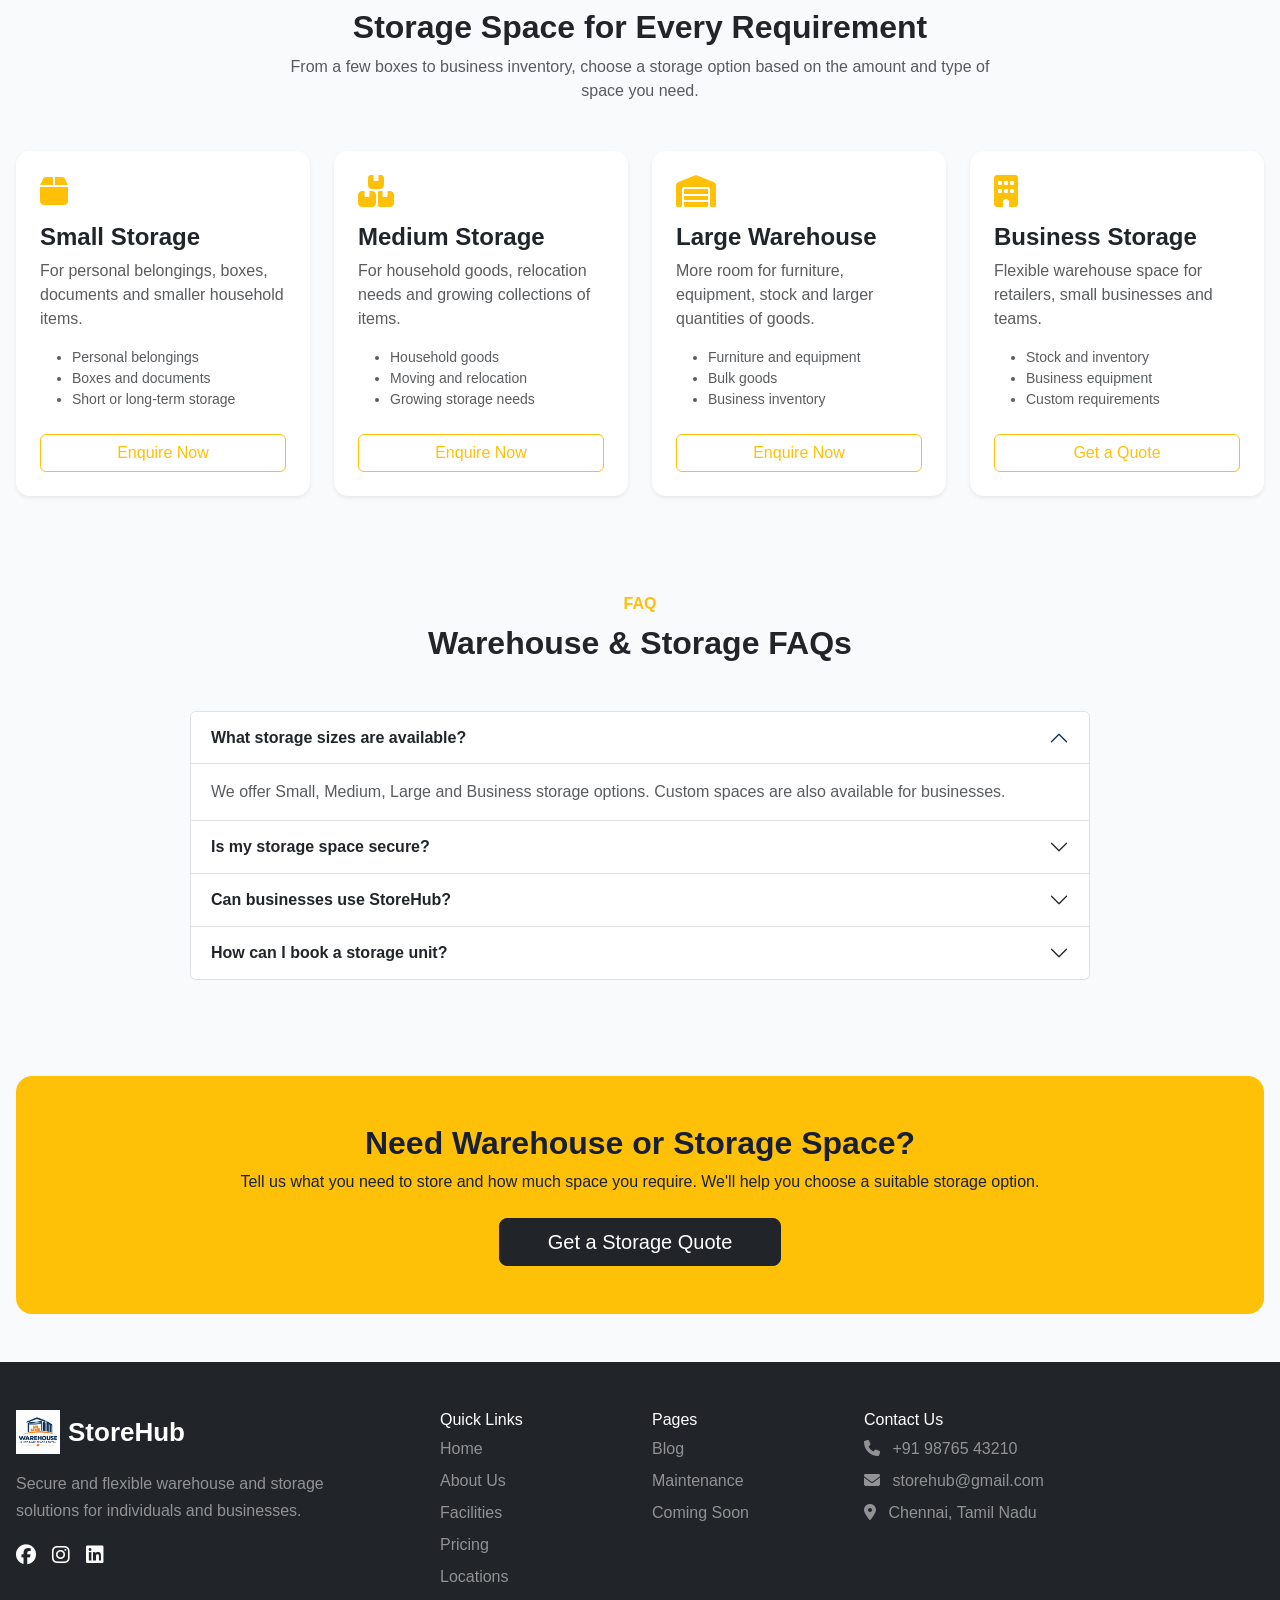
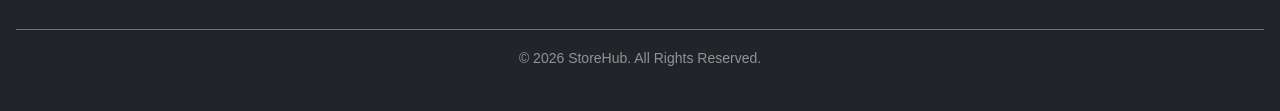
==== commit d59f4ee5: "Update website" ====
--- a/index.html
+++ b/index.html
@@ -155,54 +155,84 @@
             </ul>
 
       <!-- RIGHT ACTIONS (RTL / THEME) -->
+<!-- HEADER ACTIONS -->
 <div class="d-flex align-items-center gap-2 navbar-actions ms-auto flex-shrink-0">
 
-    <!-- RTL / LTR Button -->
+    <!-- PRIMARY CTA -->
+   <!-- BOOK STORAGE CTA -->
+<a href="contact.html"
+   class="btn fw-semibold d-flex align-items-center justify-content-center"
+   style="
+       height: 40px;
+       min-width: 145px;
+       padding: 0 20px;
+        background: #17233f;
+       color: #6f7178;
+       border: 1px solid #596273;
+       border-radius: 50px;
+       font-size: 14px;
+       white-space: nowrap;
+       text-decoration: none;
+       box-shadow: none;
+       flex-shrink: 0;
+   ">
+
+    <span
+        style="
+            display: inline-block;
+            color: #c9cace;
+            font-size: 14px;
+            font-weight: 700;
+            letter-spacing: 0.3px;
+            line-height: 1.5;
+        ">
+        Book Storage
+    </span>
+
+</a>
+
+    <!-- RTL / LTR BUTTON -->
     <button
         id="rtlToggle"
         type="button"
         class="btn d-flex align-items-center justify-content-center"
         style="
             width: 88px;
-            height: 36px;
-            min-width: 88px;
-            padding: 0;
-            margin: 0;
+            height: 40px;
             border: 1px solid #596273;
             border-radius: 50px;
             color: #fff;
             background: #17233f;
-            box-shadow: none;
         "
-        title="Switch RTL / LTR"
-        aria-label="Switch RTL / LTR">
+        title="Switch RTL / LTR">
 
         <i class="fa-solid fa-arrows-left-right"></i>
 
     </button>
 
-
-    <!-- DARK MODE Button -->
-    <button
+    <!-- DARK MODE BUTTON -->
+      <button
         id="themeToggle"
         type="button"
         class="btn d-flex align-items-center justify-content-center"
         style="
-            width: 88px;
-            height: 36px;
-            min-width: 88px;
-            padding: 0;
-            margin: 0;
-            border: 1px solid #596273;
-            border-radius: 50px;
-            color: #fff;
-            background: #17233f;
-            box-shadow: none;
+            width:100px !important;
+            height:40px !important;
+            min-width:100px !important;
+            padding:0 !important;
+            margin:0 !important;
+            border:1px solid #6c757d !important;
+            border-radius:50px !important;
+            color:#fff !important;
+            background:#17233f !important;
+            box-shadow:none !important;
         "
-        title="Toggle dark mode"
-        aria-label="Toggle dark mode">
-
-        <i id="themeIcon" class="fa-solid fa-sun"></i>
+        title="Toggle dark mode">
+
+        <i
+            id="themeIcon"
+            class="fa-solid fa-moon">
+        </i>
 
     </button>
 
@@ -235,7 +265,8 @@
         opacity: 1 !important;
     ">
     WAREHOUSE &amp; STORAGE RENTAL
-</span><h1 class="display-4 fw-bold text-body">Flexible Warehouse &amp;<br>Storage Space for Your Needs</h1>
+</span>
+<h1 class="display-4 fw-bold text-body">Flexible Warehouse &amp;<br>Storage Space for Your Needs</h1>
 <p class="lead text-body-secondary mt-3">Secure, clean and flexible storage for personal belongings, household goods, business inventory and equipment. Choose the space you need and rent it for as long as you need.</p>
 <div class="d-flex gap-3 flex-wrap mt-4">
 <a href="contact.html" class="btn btn-warning btn-lg px-4"><i class="fa-solid fa-box-open me-2"></i>Find Your Space</a>
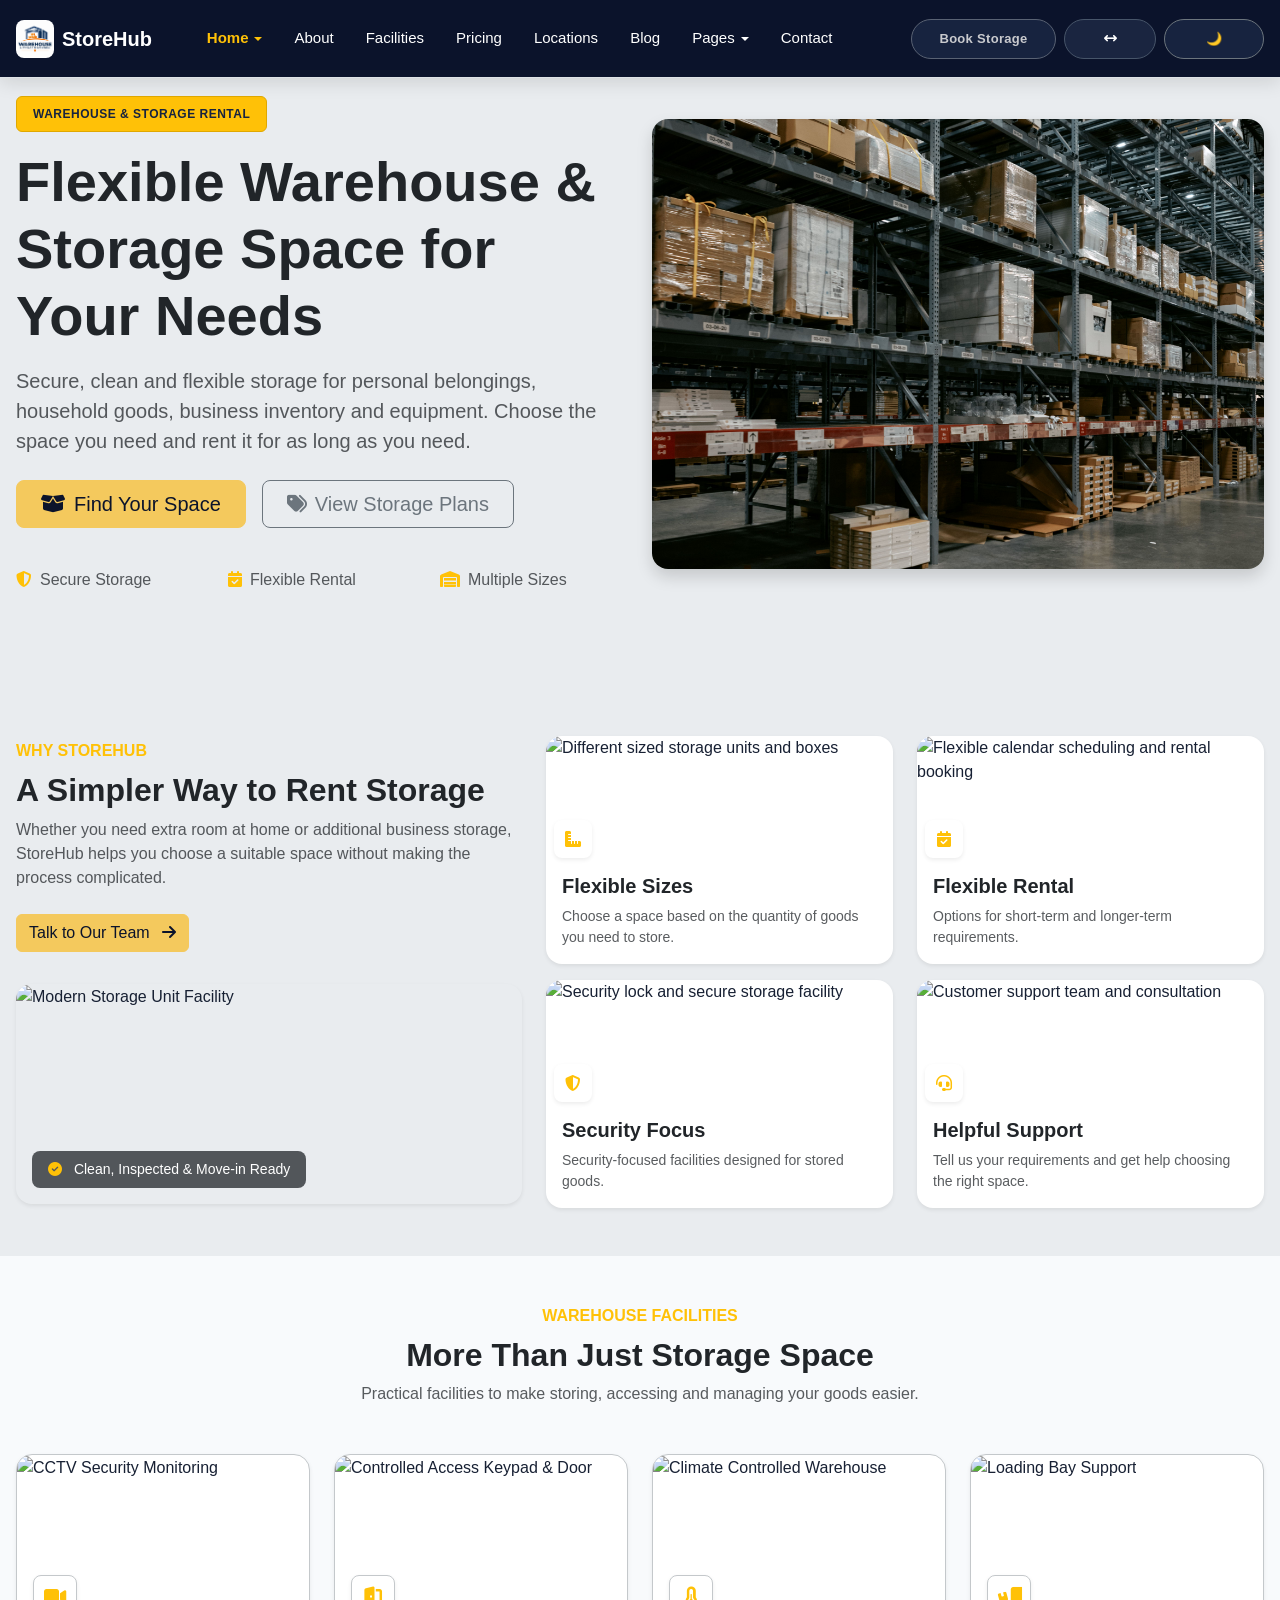
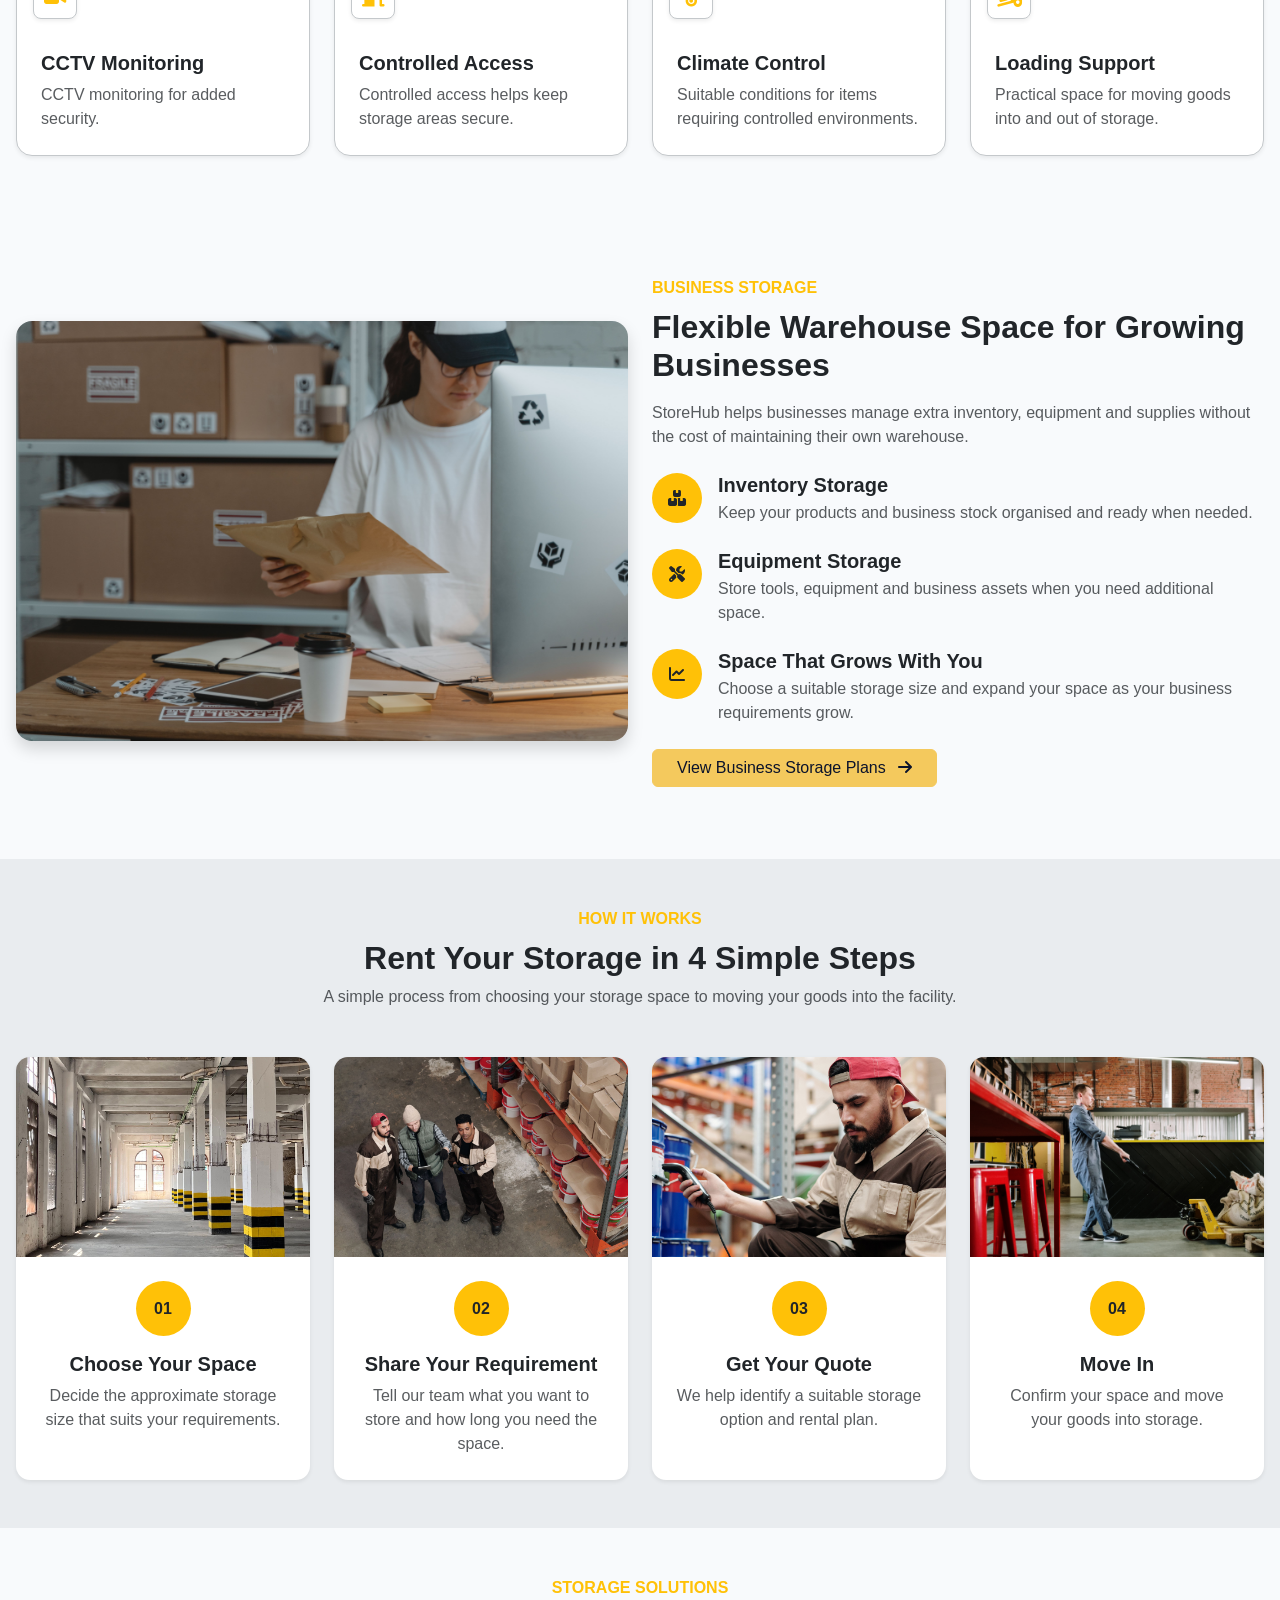
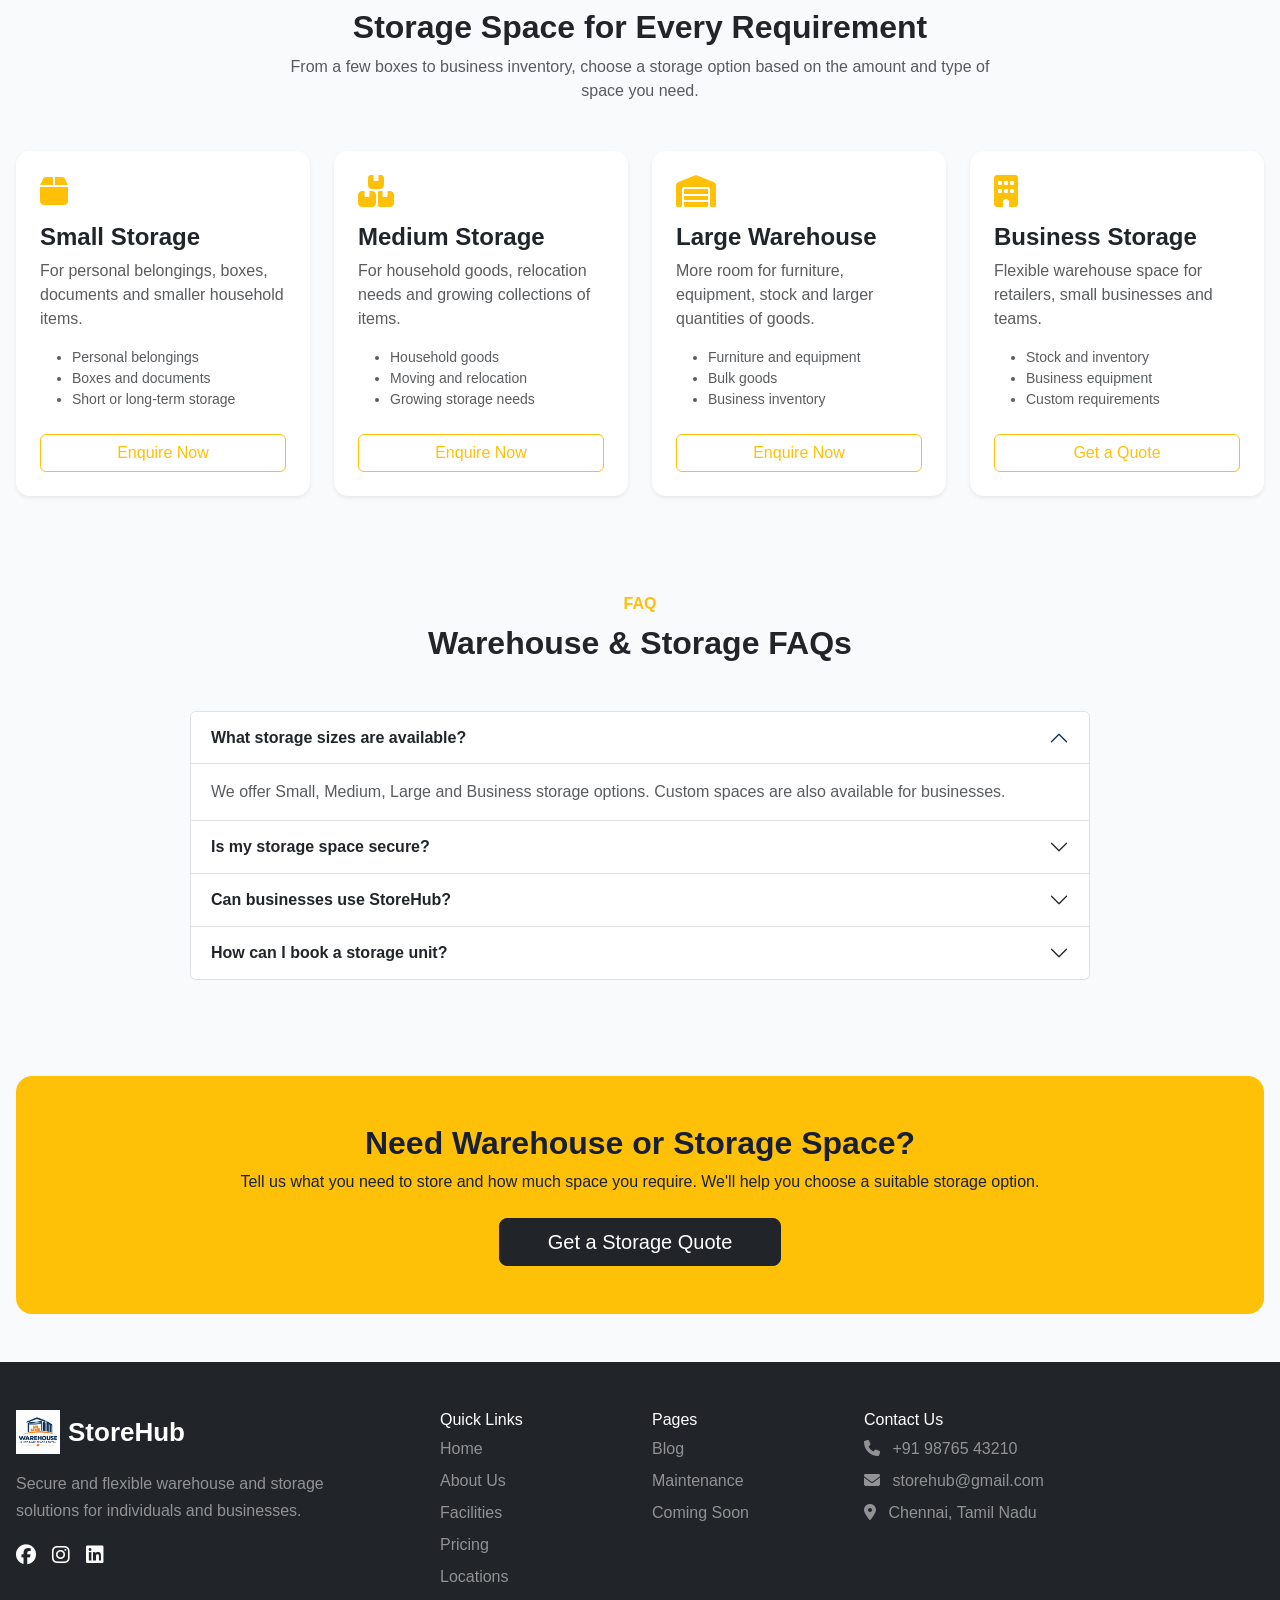
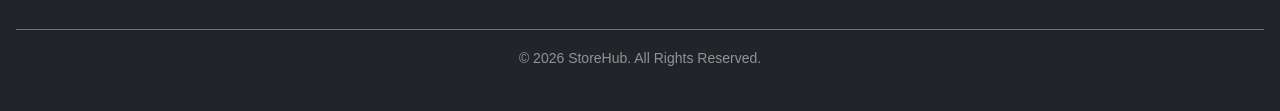
==== commit 7009003c: "Update website" ====
--- a/index.html
+++ b/index.html
@@ -160,35 +160,8 @@
 
     <!-- PRIMARY CTA -->
    <!-- BOOK STORAGE CTA -->
-<a href="contact.html"
-   class="btn fw-semibold d-flex align-items-center justify-content-center"
-   style="
-       height: 40px;
-       min-width: 145px;
-       padding: 0 20px;
-        background: #17233f;
-       color: #6f7178;
-       border: 1px solid #596273;
-       border-radius: 50px;
-       font-size: 14px;
-       white-space: nowrap;
-       text-decoration: none;
-       box-shadow: none;
-       flex-shrink: 0;
-   ">
-
-    <span
-        style="
-            display: inline-block;
-            color: #c9cace;
-            font-size: 14px;
-            font-weight: 700;
-            letter-spacing: 0.3px;
-            line-height: 1.5;
-        ">
-        Book Storage
-    </span>
-
+<a href="contact.html" class="btn btn-book-storage">
+    <span>Book Storage</span>
 </a>
 
     <!-- RTL / LTR BUTTON -->
--- a/assets/css/style.css
+++ b/assets/css/style.css
@@ -5263,4 +5263,113 @@
 body.dark-mode .bg-warning i,
 [data-bs-theme="dark"] .bg-warning i {
     color: #0B132B !important;
+}
+/* Minimize Navbar Spacing */
+.navbar {
+    padding: 6px 0 !important;
+}
+
+.navbar-brand {
+    margin-right: 8px !important;
+    font-size: 24px !important;
+}
+
+.navbar-brand img {
+    width: 42px !important;
+    height: 42px !important;
+}
+
+.navbar .navbar-nav {
+    gap: 2px !important;
+}
+
+.navbar .nav-link {
+    padding: 8px 10px !important;
+    font-size: 15px !important;
+    white-space: nowrap;
+}
+
+.navbar .btn {
+    padding: 8px 14px !important;
+    font-size: 13px !important;
+    white-space: nowrap;
+}
+
+/* Prevent Navbar Overlap on Smaller Screens */
+@media (max-width: 1199px) {
+    .navbar-brand {
+        font-size: 21px !important;
+    }
+
+    .navbar-brand img {
+        width: 38px !important;
+        height: 38px !important;
+    }
+
+    .navbar .nav-link {
+        padding: 7px 6px !important;
+        font-size: 13px !important;
+    }
+
+    .navbar .btn {
+        padding: 7px 10px !important;
+        font-size: 12px !important;
+    }
+}
+/* ========================================================
+   Responsive "Book Storage" Button (320px to 1024px+)
+   ======================================================== */
+
+/* Mobile & Tablet Collapsed Menu (320px, 375px, 425px, 768px) */
+.btn-book-storage {
+    display: flex !important;
+    align-items: center !important;
+    justify-content: center !important;
+    text-align: center !important;
+    width: 100% !important;
+    height: 42px;
+    padding: 0 20px;
+    background: #17233f;
+    color: #c9cace !important;
+    border: 1px solid #596273;
+    border-radius: 50px;
+    font-size: 14px;
+    font-weight: 700;
+    letter-spacing: 0.3px;
+    line-height: 1.5;
+    text-decoration: none !important;
+    box-shadow: none;
+    white-space: nowrap;
+    margin-bottom: 12px; /* Breathing room above the [<->] and [🌙] buttons */
+    transition: all 0.25s ease-in-out;
+}
+
+.btn-book-storage span {
+    display: block;
+    width: 100%;
+    text-align: center;
+}
+
+/* Hover & Active States */
+.btn-book-storage:hover,
+.btn-book-storage:focus {
+    background: #23345c;
+    border-color: #7b879c;
+    color: #ffffff !important;
+}
+
+/* Desktop & Laptop Header (>= 992px / 1024px) */
+@media (min-width: 992px) {
+    .btn-book-storage {
+        width: auto !important;
+        min-width: 145px;
+        height: 40px;
+        margin-bottom: 0;
+        margin-left: 16px;
+        flex-shrink: 0;
+    }
+
+    .btn-book-storage span {
+        width: auto;
+    }
 }
